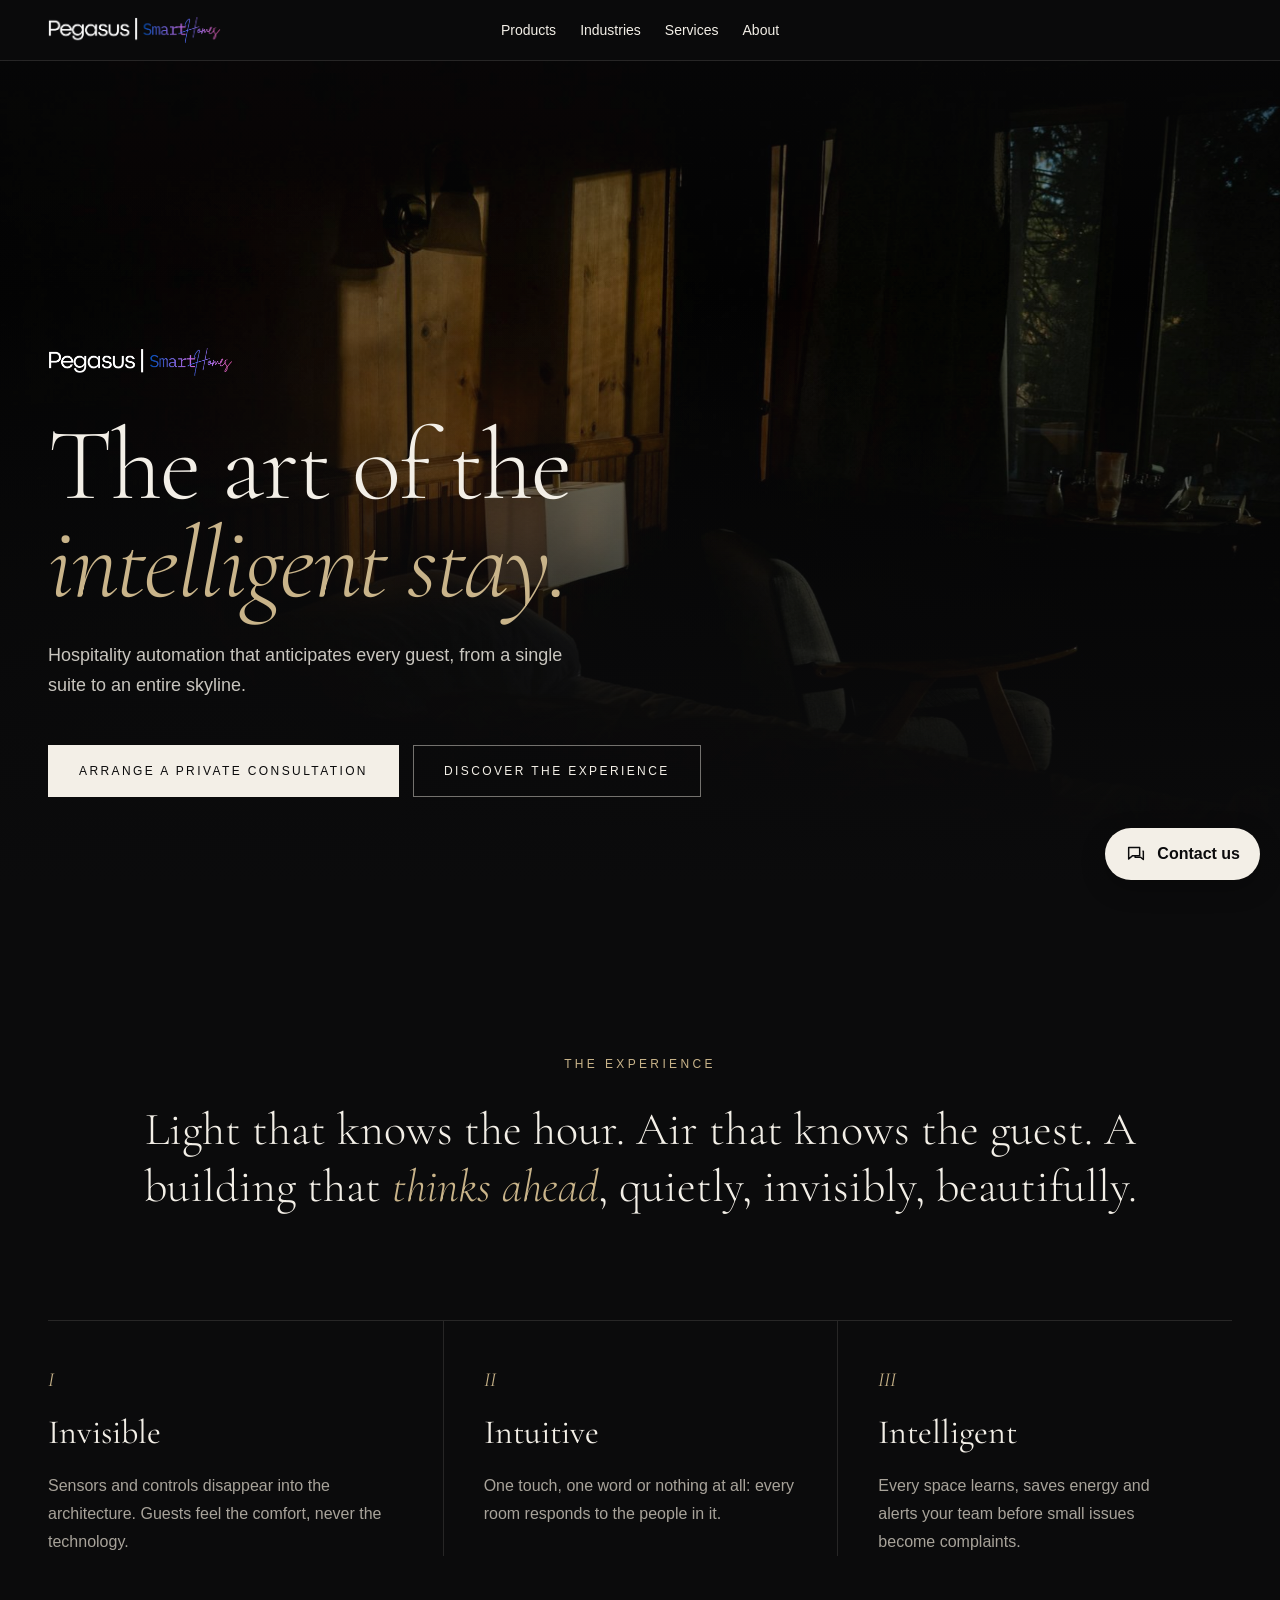
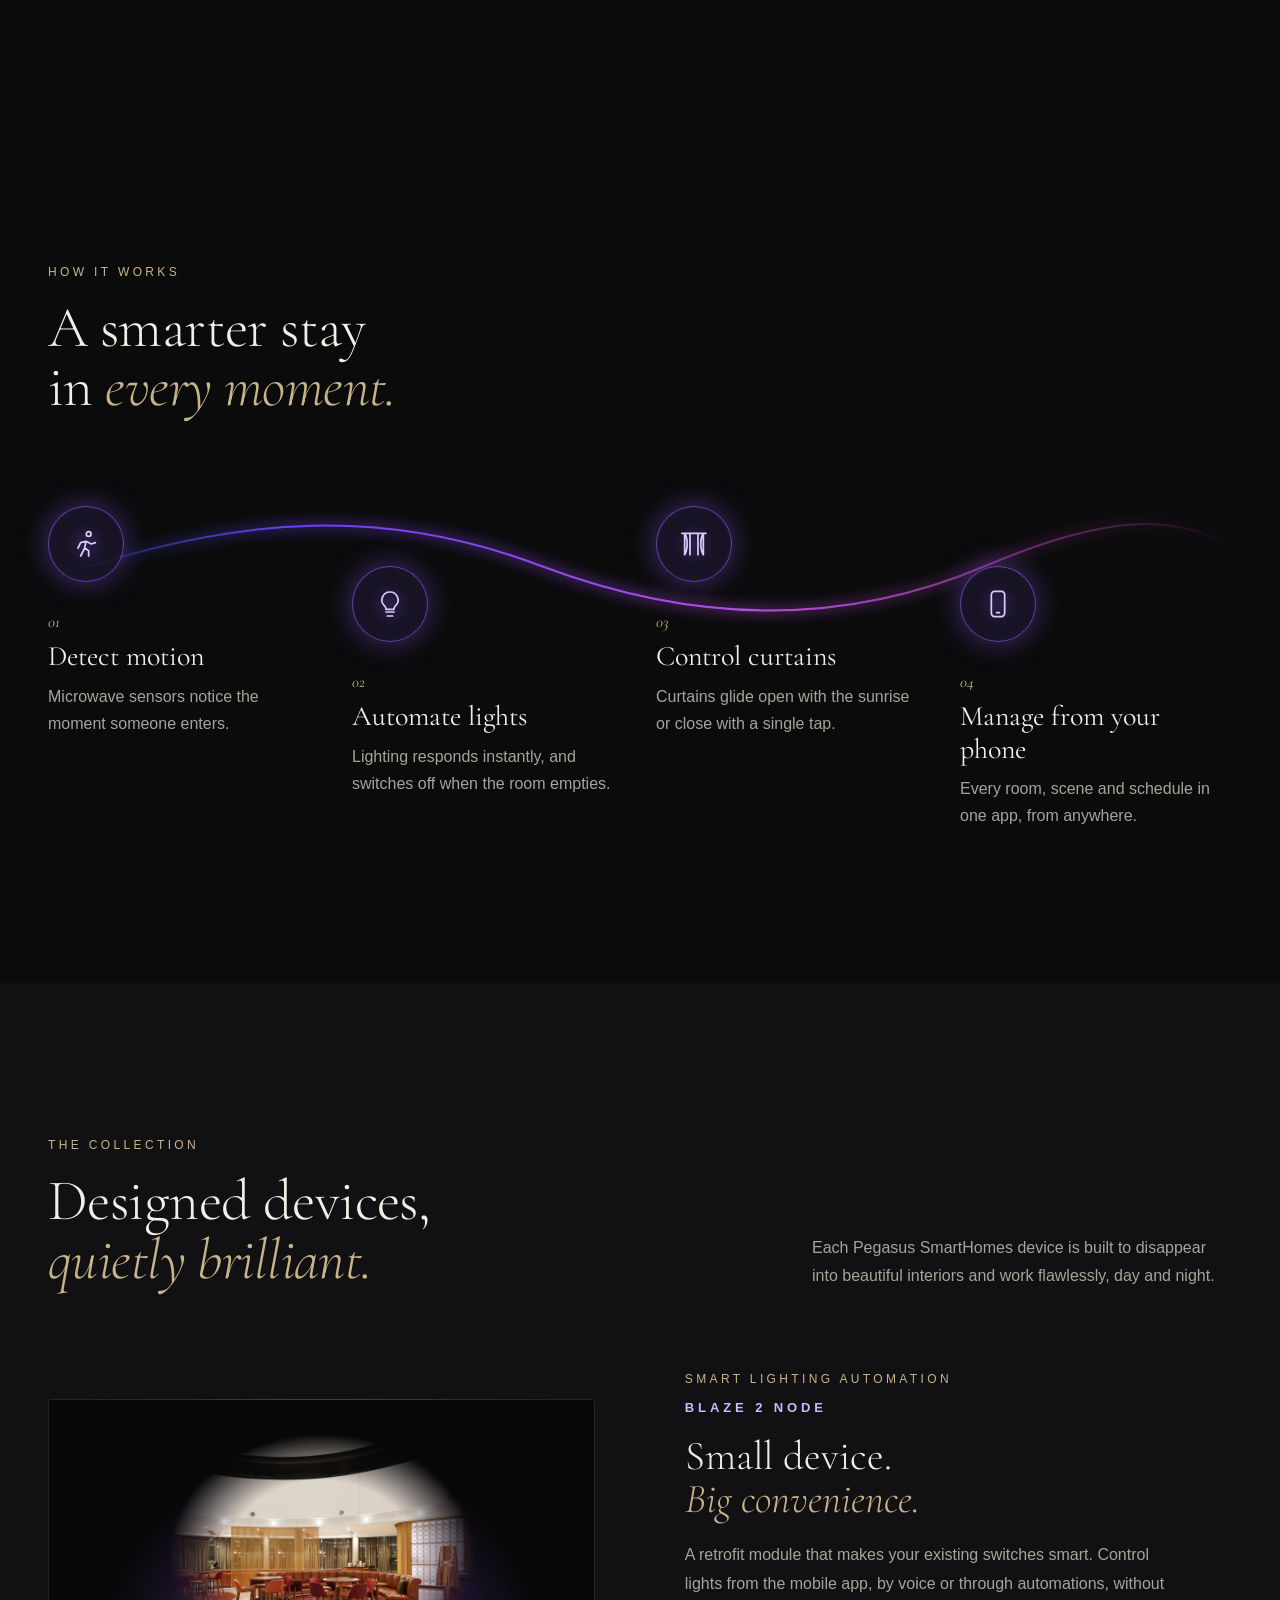
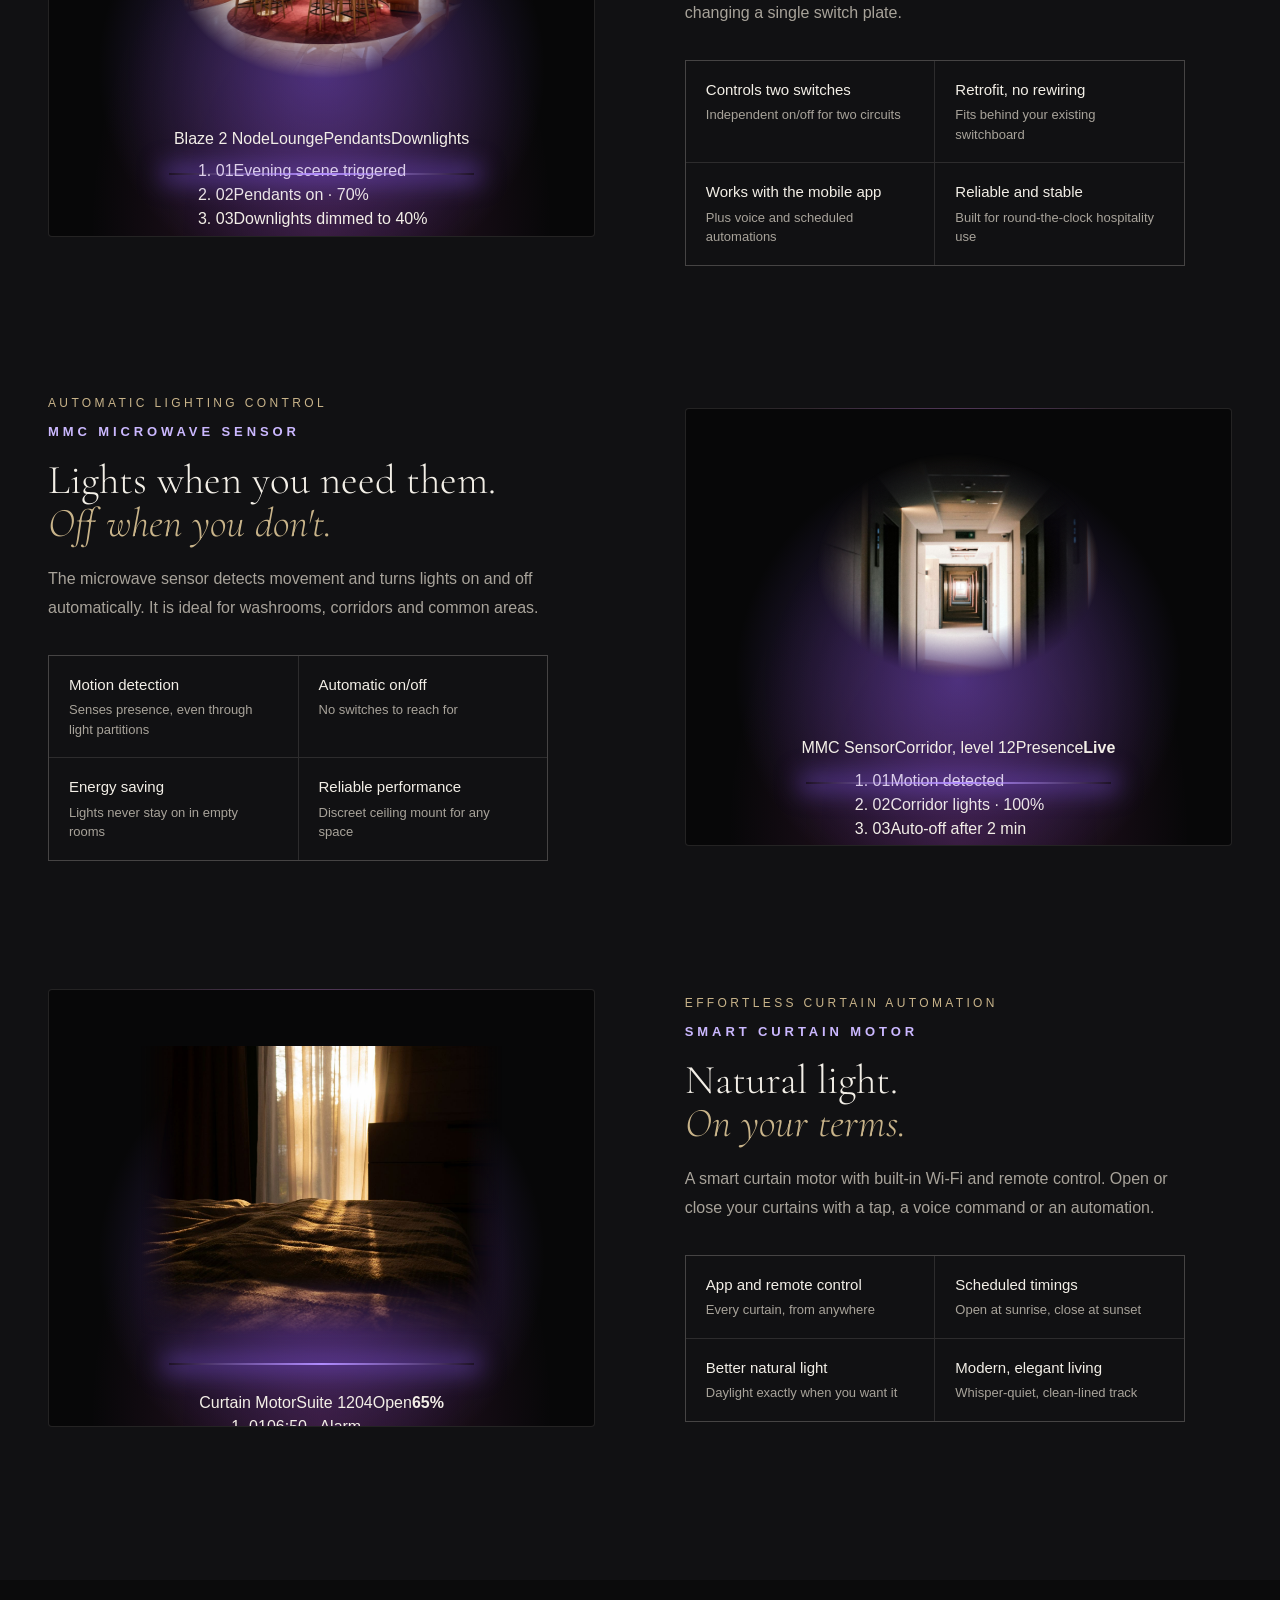
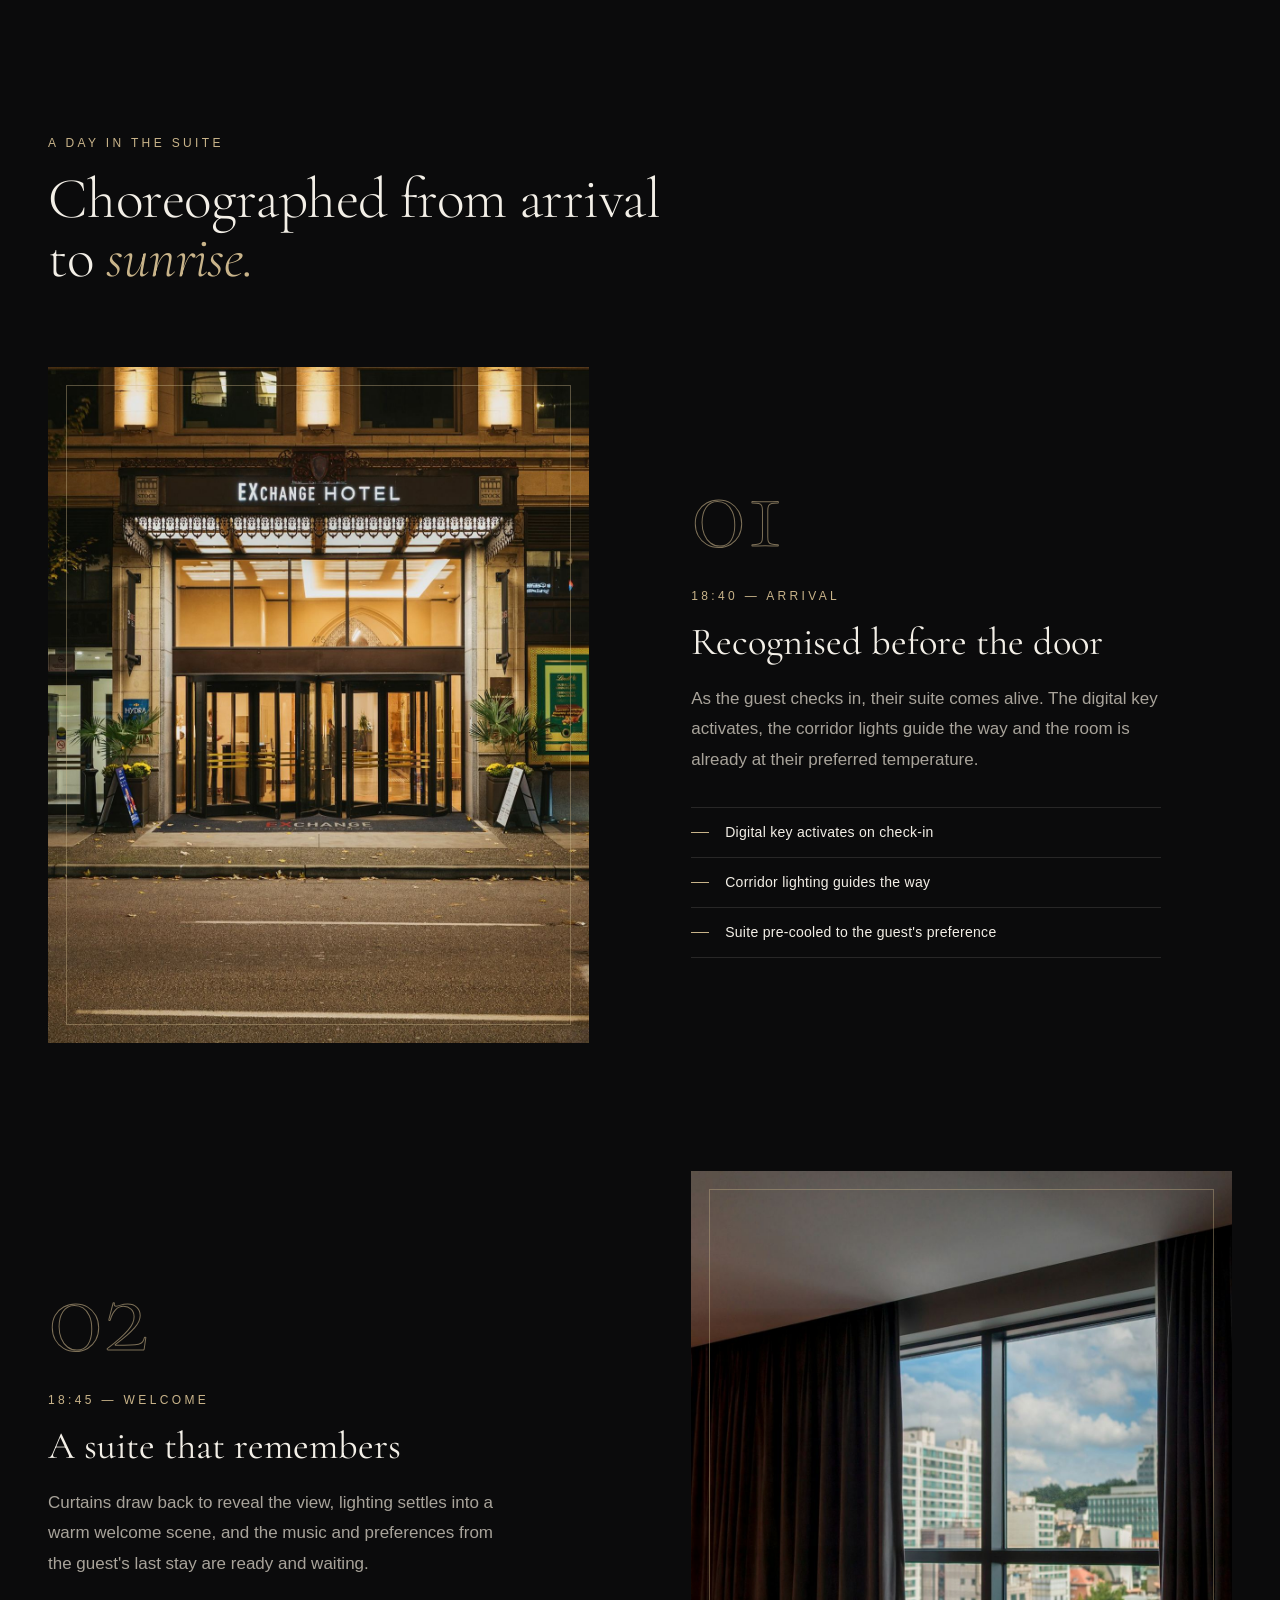
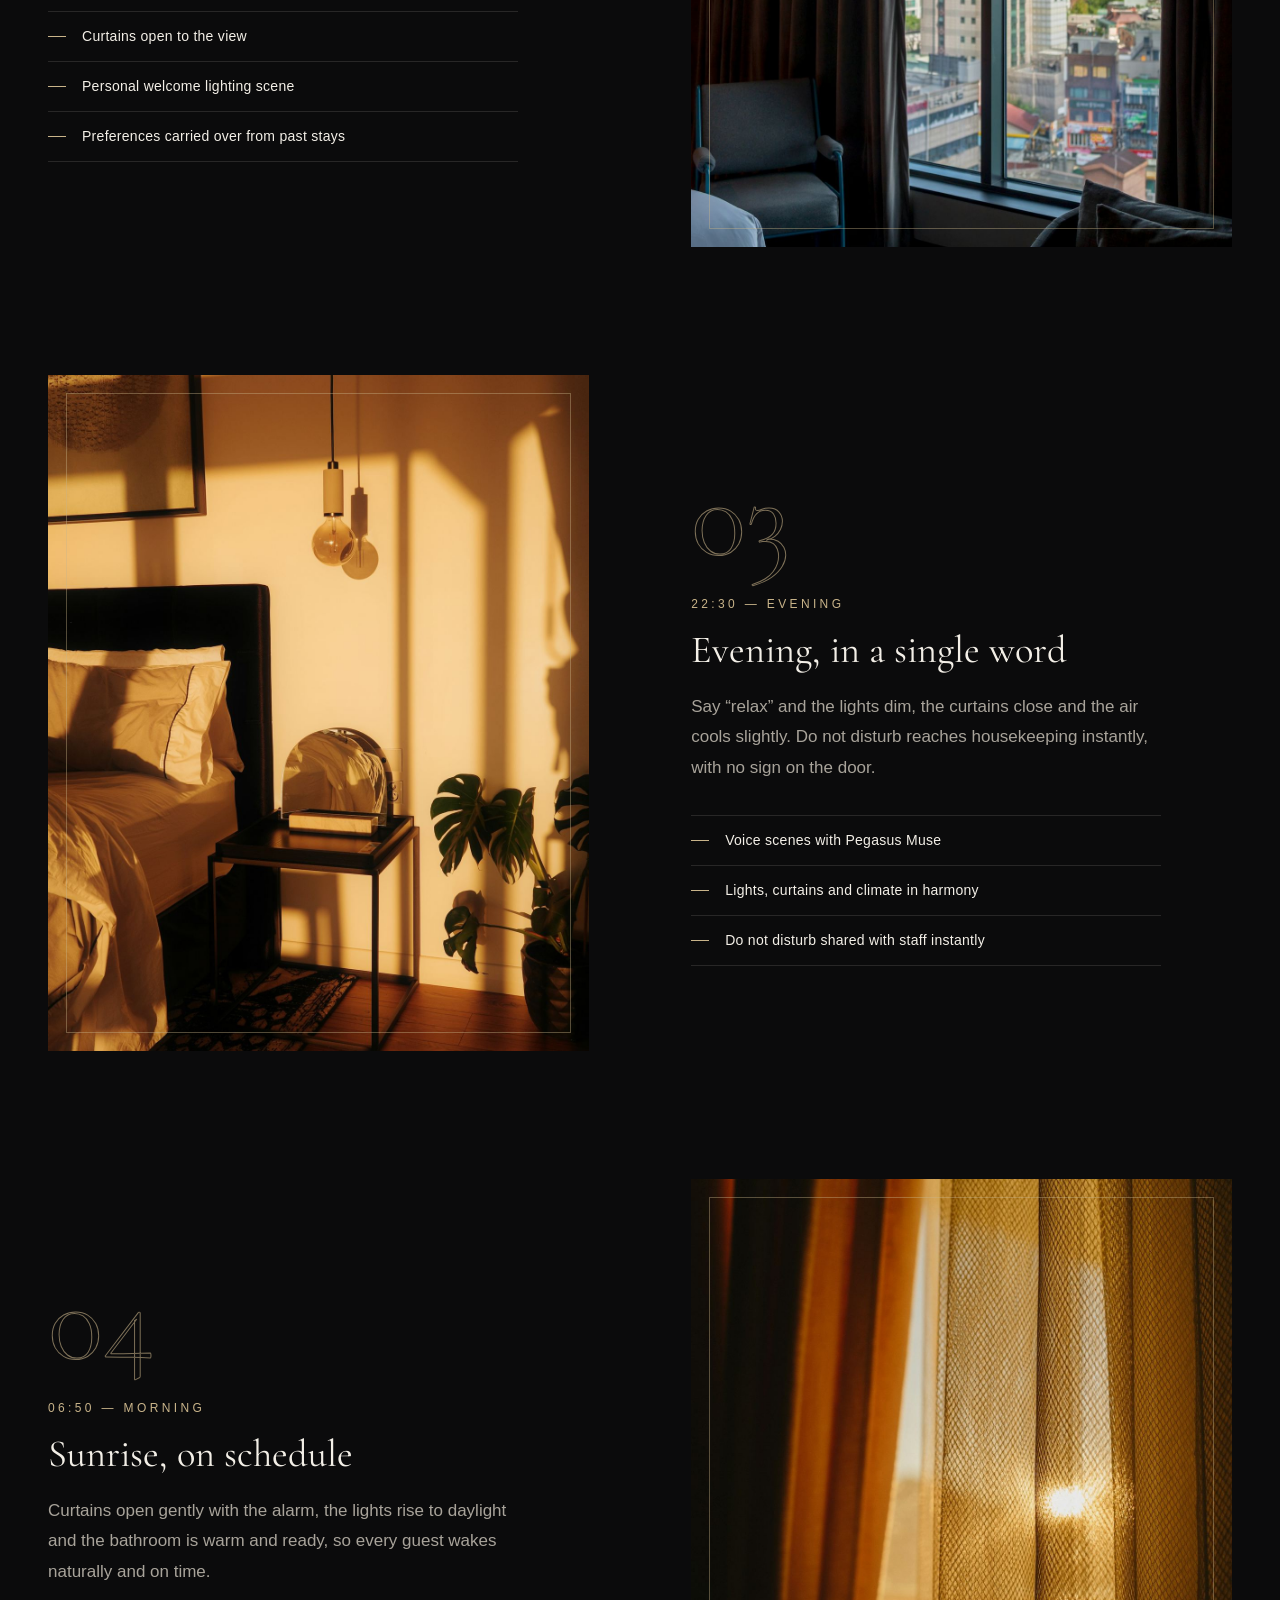
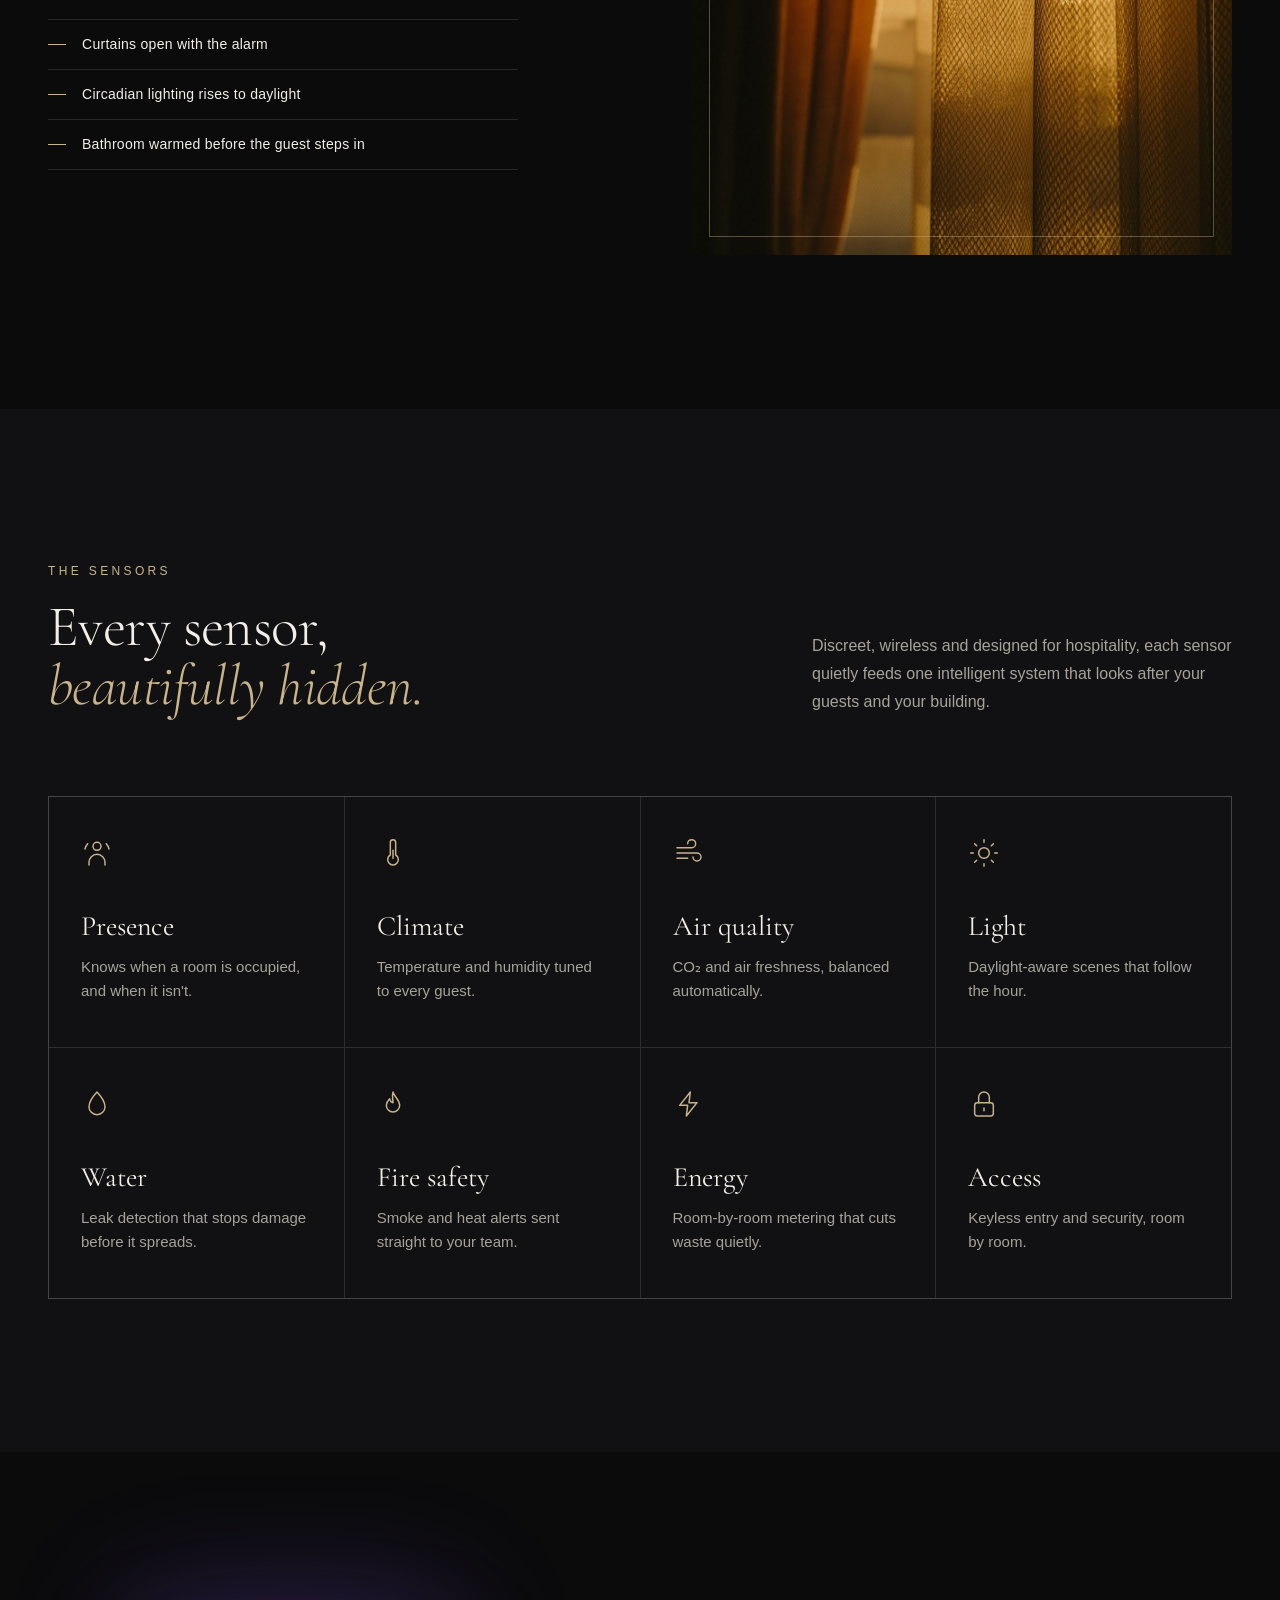
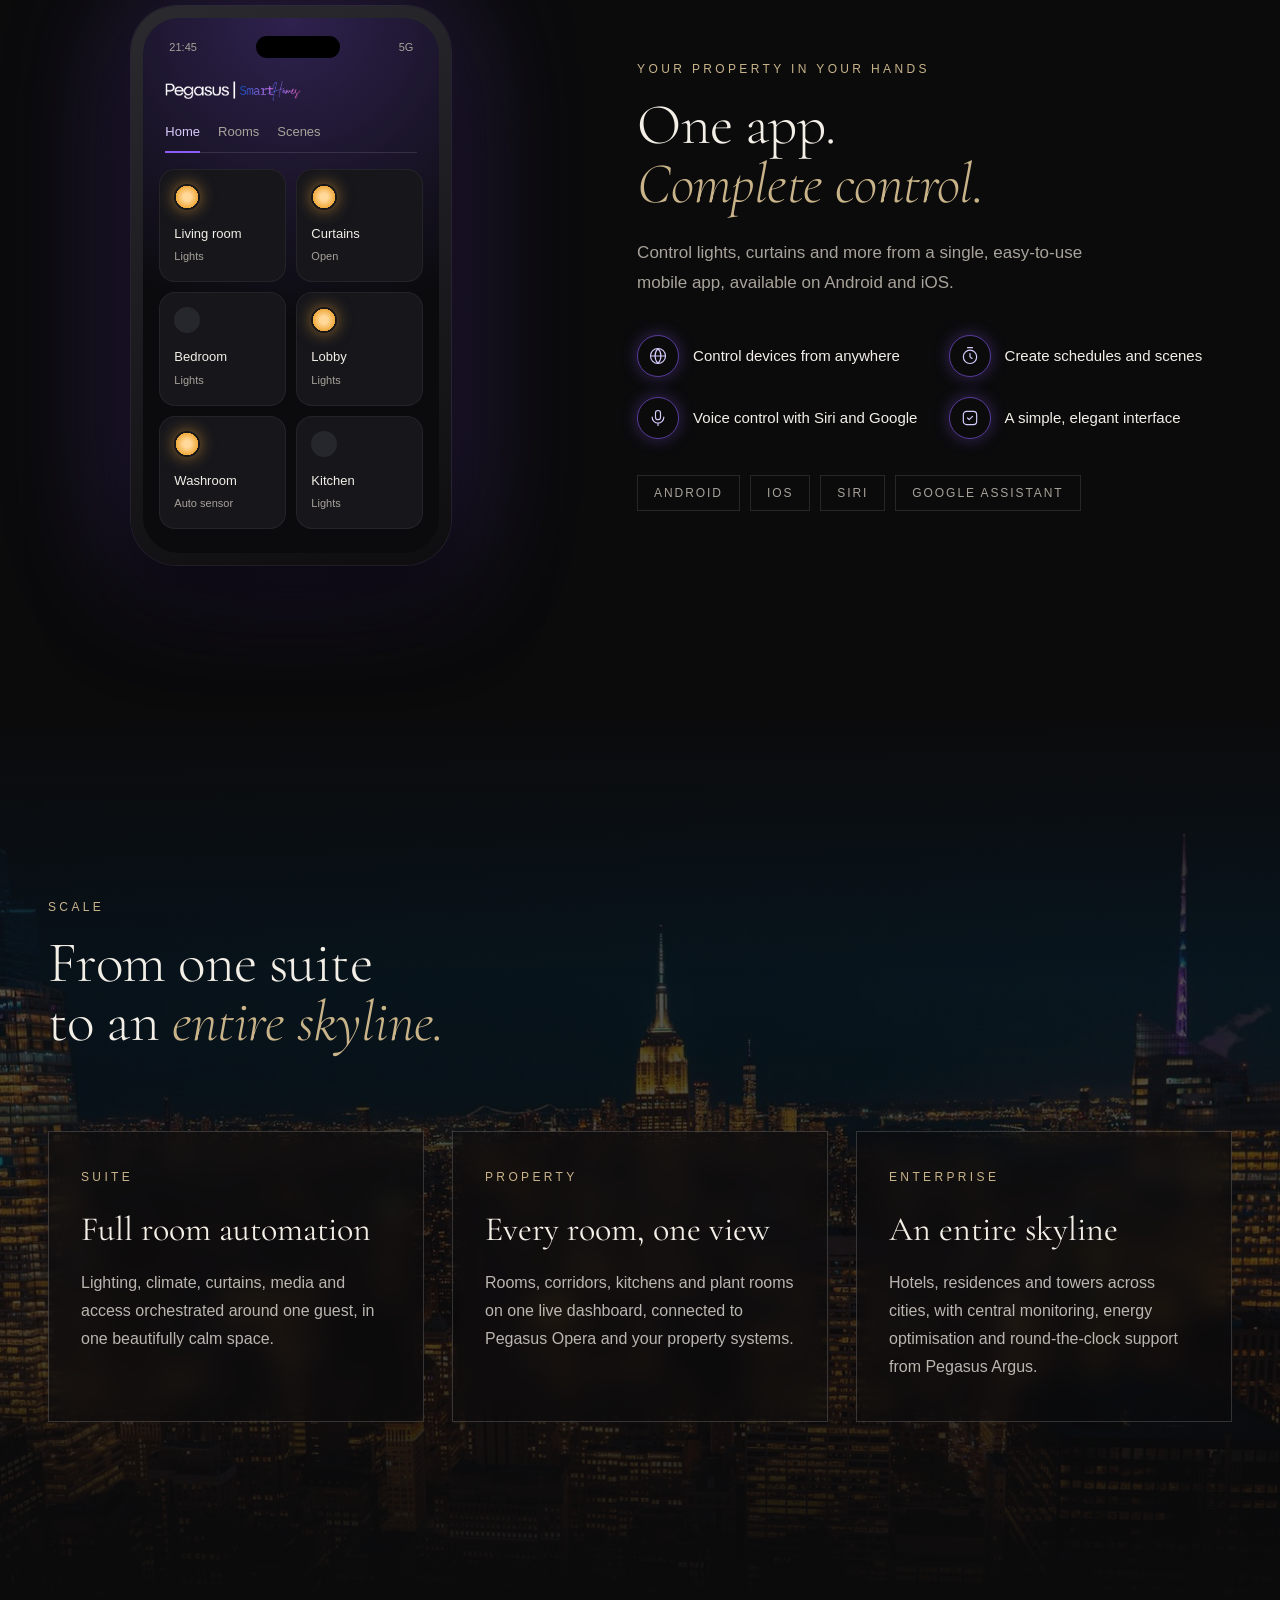
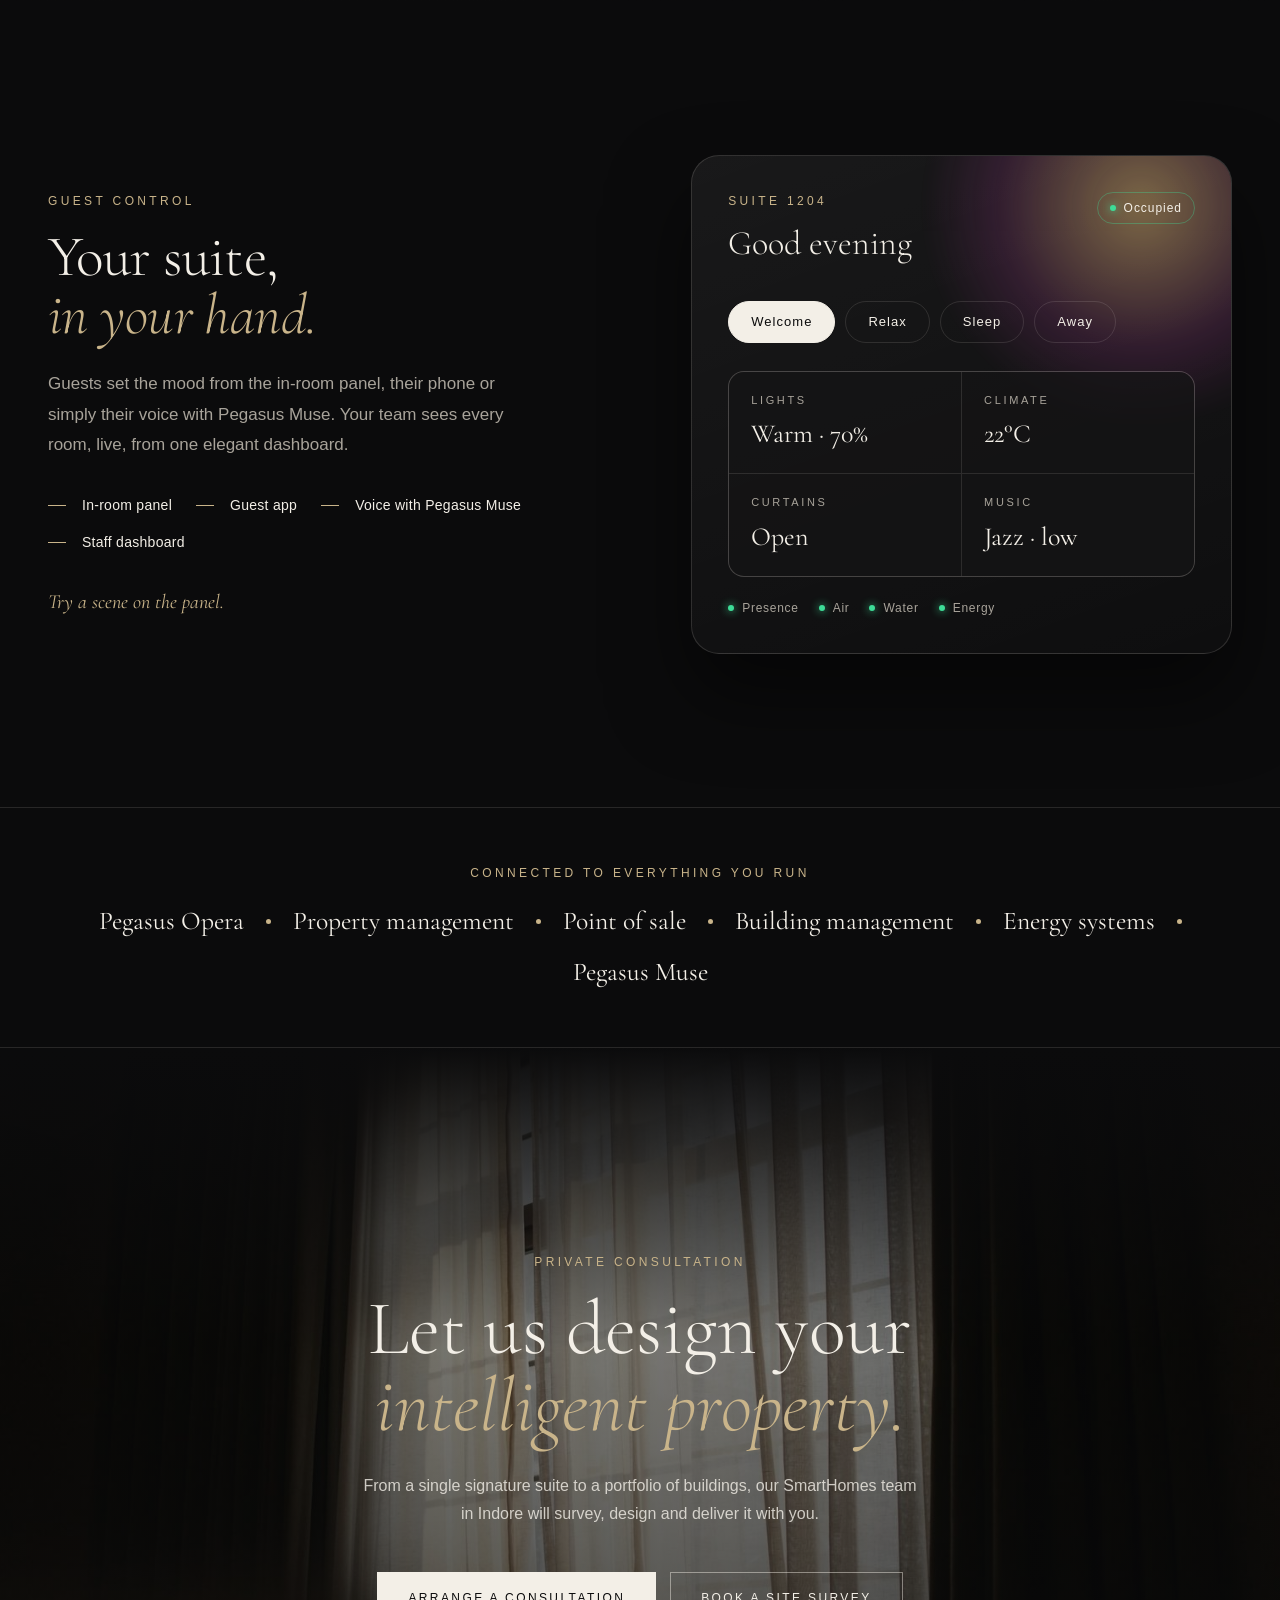
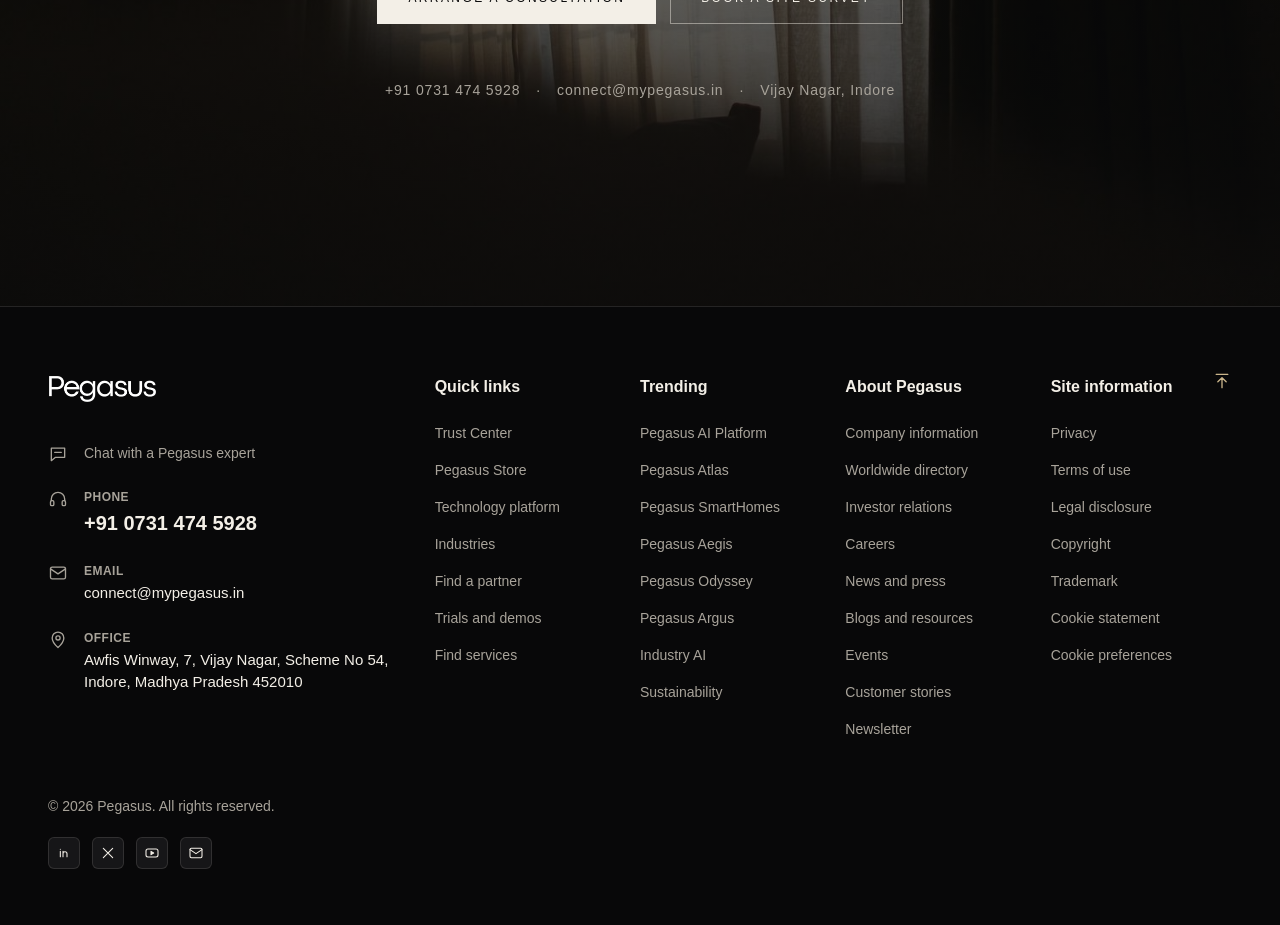
==== smarthomes.html @ 00d7c396 "First Commit" ====
<!DOCTYPE html>
<html lang="en">
<head>
  <meta charset="UTF-8">
  <meta name="viewport" content="width=device-width, initial-scale=1.0">
  <meta name="description" content="Pegasus SmartHomes: luxury hospitality automation, from full room automation to enterprise buildings.">
  <title>Pegasus SmartHomes</title>
  <link rel="icon" type="image/png" href="assets/favicon/favicon-96x96.png" sizes="96x96">
  <link rel="icon" type="image/svg+xml" href="assets/favicon/favicon.svg">
  <link rel="shortcut icon" href="assets/favicon/favicon.ico">
  <link rel="apple-touch-icon" sizes="180x180" href="assets/favicon/apple-touch-icon.png">
  <link rel="manifest" href="assets/favicon/site.webmanifest">
  <meta name="theme-color" content="#0b0b0c">
  <link rel="preconnect" href="https://fonts.googleapis.com">
  <link rel="preconnect" href="https://fonts.gstatic.com" crossorigin>
  <link rel="stylesheet" href="https://fonts.googleapis.com/css2?family=Cormorant+Garamond:ital,wght@0,300;0,400;0,500;1,300;1,400&display=swap">
  <link rel="stylesheet" href="css/styles.css">
  <link rel="stylesheet" href="css/smarthomes.css">
  <script src="js/main.js" defer></script>
</head>
<body id="top" class="theme-dark">
  <!-- ===== Navbar (ref: docs/navbar.png, docs/navbar_link_hover.png) ===== -->
  <header class="navbar">
    <div class="container navbar__inner">
      <a href="smarthomes.html" class="navbar__logo navbar__logo--smarthomes" aria-label="Pegasus SmartHomes home">
        <img src="assets/images/smarthomes-logo.png" alt="Pegasus SmartHomes" width="729" height="118">
      </a>

      <nav id="primary-nav" class="navbar__nav" aria-label="Primary">
        <ul class="navbar__links">
          <li class="nav-item">
            <button class="nav-link" aria-expanded="false" aria-controls="menu-products">Products</button>
            <div class="mega" id="menu-products">
              <div class="mega__inner">
                <div class="mega__col">
                  <a class="mega__heading" href="index.html#section-one">Industry ERP <svg class="mega__chevron" viewBox="0 0 16 16" aria-hidden="true"><path d="M6 3l5 5-5 5" fill="none" stroke="currentColor" stroke-width="1.5" stroke-linecap="round" stroke-linejoin="round"/></svg></a>
                  <ul class="mega__list">
                    <li><a href="construction.html">Pegasus Atlas &middot; Construction</a></li>
                    <li><a href="hospitality.html">Pegasus Opera &middot; Hospitality</a></li>
                    <li><a href="#">Pegasus Aegis &middot; Defence</a></li>
                  </ul>
                </div>
                <div class="mega__col">
                  <a class="mega__heading" href="index.html#section-two">AI Platform <svg class="mega__chevron" viewBox="0 0 16 16" aria-hidden="true"><path d="M6 3l5 5-5 5" fill="none" stroke="currentColor" stroke-width="1.5" stroke-linecap="round" stroke-linejoin="round"/></svg></a>
                  <p class="mega__label">Build</p>
                  <ul class="mega__list mega__list--indent">
                    <li><a href="#">Pegasus Daedalus Studio</a></li>
                    <li><a href="#">Pegasus Iris Integration</a></li>
                  </ul>
                  <p class="mega__label">Contextualise and reason</p>
                  <ul class="mega__list mega__list--indent">
                    <li><a href="#">Pegasus Gaia Data Cloud</a></li>
                    <li><a href="#">Pegasus Metis Knowledge Graph</a></li>
                    <li><a href="#">Pegasus Delphi AI Models</a></li>
                  </ul>
                  <p class="mega__label">Govern</p>
                  <ul class="mega__list mega__list--indent">
                    <li><a href="#">Pegasus Themis AI Governance</a></li>
                    <li><a href="#">Pegasus Kairos Transformation</a></li>
                  </ul>
                </div>
                <div class="mega__col">
                  <a class="mega__heading" href="index.html#section-five">AI assistant <svg class="mega__chevron" viewBox="0 0 16 16" aria-hidden="true"><path d="M6 3l5 5-5 5" fill="none" stroke="currentColor" stroke-width="1.5" stroke-linecap="round" stroke-linejoin="round"/></svg></a>
                  <ul class="mega__list">
                    <li><a href="#">Pegasus Muse</a></li>
                    <li><a href="#">Muse Workspace</a></li>
                  </ul>
                </div>
                <a class="mega__feature" href="smarthomes.html">
                  <img src="assets/images/smarthomes-logo.png" alt="Pegasus SmartHomes" width="729" height="118">
                  <span class="mega__feature-text">Hospitality automation with every sensor you need, from a single smart room to a whole enterprise building.</span>
                  <span class="mega__feature-link">Explore SmartHomes <svg viewBox="0 0 16 16" aria-hidden="true"><path d="M6 3l5 5-5 5" fill="none" stroke="currentColor" stroke-width="1.6" stroke-linecap="round" stroke-linejoin="round"/></svg></span>
                </a>
              </div>
            </div>
          </li>
          <li class="nav-item">
            <button class="nav-link" aria-expanded="false" aria-controls="menu-industries">Industries</button>
            <div class="mega" id="menu-industries">
              <div class="mega__inner">
                <div class="mega__col">
                  <a class="mega__heading" href="construction.html">Construction <svg class="mega__chevron" viewBox="0 0 16 16" aria-hidden="true"><path d="M6 3l5 5-5 5" fill="none" stroke="currentColor" stroke-width="1.5" stroke-linecap="round" stroke-linejoin="round"/></svg></a>
                  <ul class="mega__list">
                    <li><a href="#">Job costing</a></li>
                    <li><a href="#">Subcontractor management</a></li>
                    <li><a href="#">Site procurement</a></li>
                  </ul>
                </div>
                <div class="mega__col">
                  <a class="mega__heading" href="hospitality.html">Hospitality <svg class="mega__chevron" viewBox="0 0 16 16" aria-hidden="true"><path d="M6 3l5 5-5 5" fill="none" stroke="currentColor" stroke-width="1.5" stroke-linecap="round" stroke-linejoin="round"/></svg></a>
                  <ul class="mega__list">
                    <li><a href="#">Multi-property finance</a></li>
                    <li><a href="#">Purchasing and inventory</a></li>
                    <li><a href="#">Workforce scheduling</a></li>
                    <li><a href="smarthomes.html">Pegasus SmartHomes</a></li>
                  </ul>
                </div>
                <div class="mega__col">
                  <a class="mega__heading" href="index.html#section-one">Defence <svg class="mega__chevron" viewBox="0 0 16 16" aria-hidden="true"><path d="M6 3l5 5-5 5" fill="none" stroke="currentColor" stroke-width="1.5" stroke-linecap="round" stroke-linejoin="round"/></svg></a>
                  <ul class="mega__list">
                    <li><a href="#">Programme management</a></li>
                    <li><a href="#">Maintenance, repair and overhaul</a></li>
                    <li><a href="#">Secure supply chains</a></li>
                  </ul>
                </div>
              </div>
            </div>
          </li>
          <li class="nav-item">
            <button class="nav-link" aria-expanded="false" aria-controls="menu-services">Services</button>
            <div class="mega" id="menu-services">
              <div class="mega__inner">
                <div class="mega__col">
                  <a class="mega__heading" href="index.html#section-three">Pegasus Odyssey <svg class="mega__chevron" viewBox="0 0 16 16" aria-hidden="true"><path d="M6 3l5 5-5 5" fill="none" stroke="currentColor" stroke-width="1.5" stroke-linecap="round" stroke-linejoin="round"/></svg></a>
                  <ul class="mega__list">
                    <li><a href="#">Implementation</a></li>
                    <li><a href="#">Data migration</a></li>
                    <li><a href="#">Go-live support</a></li>
                  </ul>
                </div>
                <div class="mega__col">
                  <a class="mega__heading" href="index.html#section-three">Pegasus Argus <svg class="mega__chevron" viewBox="0 0 16 16" aria-hidden="true"><path d="M6 3l5 5-5 5" fill="none" stroke="currentColor" stroke-width="1.5" stroke-linecap="round" stroke-linejoin="round"/></svg></a>
                  <ul class="mega__list">
                    <li><a href="#">24/7 monitoring</a></li>
                    <li><a href="#">Updates and upgrades</a></li>
                    <li><a href="#">Expert support</a></li>
                  </ul>
                </div>
                <div class="mega__col">
                  <a class="mega__heading" href="index.html#section-three">Pegasus Athena <svg class="mega__chevron" viewBox="0 0 16 16" aria-hidden="true"><path d="M6 3l5 5-5 5" fill="none" stroke="currentColor" stroke-width="1.5" stroke-linecap="round" stroke-linejoin="round"/></svg></a>
                  <ul class="mega__list">
                    <li><a href="#">Learning paths</a></li>
                    <li><a href="#">Certifications</a></li>
                    <li><a href="#">Strategic advisory</a></li>
                  </ul>
                </div>
              </div>
            </div>
          </li>
          <li class="nav-item">
            <button class="nav-link" aria-expanded="false" aria-controls="menu-about">About</button>
            <div class="mega" id="menu-about">
              <div class="mega__inner">
                <div class="mega__col">
                  <span class="mega__heading">Company</span>
                  <ul class="mega__list">
                    <li><a href="#">About Pegasus</a></li>
                    <li><a href="#">Careers</a></li>
                    <li><a href="#">Newsroom</a></li>
                  </ul>
                </div>
                <div class="mega__col">
                  <span class="mega__heading">Get in touch</span>
                  <ul class="mega__list">
                    <li><a href="mailto:connect@mypegasus.in">connect@mypegasus.in</a></li>
                    <li><a href="tel:+917314745928">+91 0731 474 5928</a></li>
                    <li><a href="https://www.google.com/maps/search/?api=1&amp;query=Awfis+Winway+Vijay+Nagar+Scheme+No+54+Indore+452010" target="_blank" rel="noopener">Indore office</a></li>
                  </ul>
                </div>
              </div>
            </div>
          </li>
        </ul>
      </nav>

      <div class="navbar__actions">
        <button class="navbar__toggle" aria-label="Toggle menu" aria-expanded="false" aria-controls="primary-nav">
          <span></span><span></span><span></span>
        </button>
      </div>
    </div>
  </header>

  <main class="lx">
    <!-- ===== Hero ===== -->
    <section class="lx-hero">
      <!-- Photo: Bobby / Unsplash (unsplash.com/license) -->
      <img class="lx-hero__bg" src="assets/images/smarthomes/hero.jpg" alt="" width="2000" height="1125">
      <div class="container lx-hero__inner">
        <img class="lx-hero__logo" src="assets/images/smarthomes-logo.png" alt="Pegasus SmartHomes" width="729" height="118">
        <h1 class="lx-hero__title">The art of the<br><em>intelligent stay.</em></h1>
        <p class="lx-hero__text">Hospitality automation that anticipates every guest, from a single suite to an entire skyline.</p>
        <div class="lx-actions">
          <a href="mailto:connect@mypegasus.in?subject=Pegasus%20SmartHomes%20consultation" class="lx-btn lx-btn--solid">Arrange a private consultation</a>
          <a href="#the-experience" class="lx-btn">Discover the experience</a>
        </div>
      </div>
      <a href="#the-experience" class="lx-scroll" aria-label="Scroll to the experience"><span>Scroll</span><i></i></a>
    </section>

    <!-- ===== Manifesto ===== -->
    <section id="the-experience" class="lx-section lx-manifesto">
      <div class="container">
        <p class="lx-eyebrow lx-reveal">The experience</p>
        <p class="lx-statement lx-reveal">Light that knows the hour. Air that knows the guest. A building that <em>thinks ahead</em>, quietly, invisibly, beautifully.</p>
        <div class="lx-pillars">
          <div class="lx-pillar lx-reveal">
            <span class="lx-pillar__num">I</span>
            <h3>Invisible</h3>
            <p>Sensors and controls disappear into the architecture. Guests feel the comfort, never the technology.</p>
          </div>
          <div class="lx-pillar lx-reveal">
            <span class="lx-pillar__num">II</span>
            <h3>Intuitive</h3>
            <p>One touch, one word or nothing at all: every room responds to the people in it.</p>
          </div>
          <div class="lx-pillar lx-reveal">
            <span class="lx-pillar__num">III</span>
            <h3>Intelligent</h3>
            <p>Every space learns, saves energy and alerts your team before small issues become complaints.</p>
          </div>
        </div>
      </div>
    </section>

    <!-- ===== How it works ===== -->
    <section class="lx-section lx-how">
      <div class="container">
        <header class="lx-head lx-reveal">
          <p class="lx-eyebrow">How it works</p>
          <h2 class="lx-title">A smarter stay<br>in <em>every moment.</em></h2>
        </header>
        <div class="lx-how__track">
          <svg class="lx-wave" viewBox="0 0 1200 200" preserveAspectRatio="none" aria-hidden="true">
            <defs>
              <linearGradient id="lx-wave-grad" x1="0" x2="1">
                <stop offset="0" stop-color="#2f63f5" stop-opacity="0"/>
                <stop offset=".2" stop-color="#6a3ef2"/>
                <stop offset=".6" stop-color="#b44fe0"/>
                <stop offset="1" stop-color="#e24fc9" stop-opacity="0"/>
              </linearGradient>
            </defs>
            <path class="lx-wave__glow" d="M0 120 C 200 20, 350 20, 500 100 S 800 190, 950 100 S 1150 40, 1200 70"/>
            <path class="lx-wave__line" d="M0 120 C 200 20, 350 20, 500 100 S 800 190, 950 100 S 1150 40, 1200 70"/>
          </svg>
          <ol class="lx-steps">
          <li class="lx-step lx-reveal">
            <span class="lx-step__ring"><svg viewBox="0 0 24 24" aria-hidden="true"><circle cx="14" cy="4.5" r="1.8"/><path d="M8 21l3-6 3 2v4M11 15l1-5 4 2 3-1M12 10L8 11l-2 4"/></svg></span>
            <span class="lx-step__num">01</span>
            <h3>Detect motion</h3>
            <p>Microwave sensors notice the moment someone enters.</p>
          </li>
          <li class="lx-step lx-reveal">
            <span class="lx-step__ring"><svg viewBox="0 0 24 24" aria-hidden="true"><path d="M9 18h6M10 21h4M12 3a6 6 0 0 0-4 10.5c.7.7 1 1.5 1 2.5h6c0-1 .3-1.8 1-2.5A6 6 0 0 0 12 3z"/></svg></span>
            <span class="lx-step__num">02</span>
            <h3>Automate lights</h3>
            <p>Lighting responds instantly, and switches off when the room empties.</p>
          </li>
          <li class="lx-step lx-reveal">
            <span class="lx-step__ring"><svg viewBox="0 0 24 24" aria-hidden="true"><path d="M3 4h18M5 4v16M19 4v16M5 20c2.5-4 2.5-12 0-16M19 20c-2.5-4-2.5-12 0-16M9 4v16M15 4v16"/></svg></span>
            <span class="lx-step__num">03</span>
            <h3>Control curtains</h3>
            <p>Curtains glide open with the sunrise or close with a single tap.</p>
          </li>
          <li class="lx-step lx-reveal">
            <span class="lx-step__ring"><svg viewBox="0 0 24 24" aria-hidden="true"><rect x="7" y="2.5" width="10" height="19" rx="2.5"/><path d="M11 18.5h2"/></svg></span>
            <span class="lx-step__num">04</span>
            <h3>Manage from your phone</h3>
            <p>Every room, scene and schedule in one app, from anywhere.</p>
          </li>
          </ol>
        </div>
      </div>
    </section>

    <!-- ===== The collection (products) ===== -->
    <section class="lx-section lx-section--alt lx-collection">
      <div class="container">
        <header class="lx-head lx-head--split lx-reveal">
          <div>
            <p class="lx-eyebrow">The collection</p>
            <h2 class="lx-title">Designed devices,<br><em>quietly brilliant.</em></h2>
          </div>
          <p class="lx-head__text">Each Pegasus SmartHomes device is built to disappear into beautiful interiors and work flawlessly, day and night.</p>
        </header>
        <!-- Each stage shows the device's automation flow over a real interior -->
        <article class="lx-product lx-product--node">
          <div class="lx-product__stage lx-reveal" style="--px: 76%; --py: 40%">
            <!-- Photo: Neon Wang / Unsplash (unsplash.com/license) -->
            <img src="assets/images/smarthomes/flow-node.jpg" alt="Hotel lounge with warm pendant and ceiling lighting" width="1400" height="1120" loading="lazy">
            <span class="lx-ping" aria-hidden="true"><i></i><i></i><i></i></span>
            <div class="lx-device" aria-hidden="true"><span class="lx-device__name"><i></i>Blaze 2 Node</span><span class="lx-device__room">Lounge</span><span class="lx-device__row">Pendants<b class="lx-toggle is-on"></b></span><span class="lx-device__row">Downlights<b class="lx-toggle is-on"></b></span></div>
            <ol class="lx-flow" aria-label="Blaze 2 Node automation flow"><li style="--i: 0"><span>01</span>Evening scene triggered</li><li style="--i: 1"><span>02</span>Pendants on &middot; 70%</li><li style="--i: 2"><span>03</span>Downlights dimmed to 40%</li></ol>
          </div>
          <div class="lx-product__text lx-reveal">
            <p class="lx-eyebrow">Smart lighting automation</p>
            <p class="lx-product__name">Blaze 2 Node</p>
            <h3 class="lx-product__title">Small device.<br><em>Big convenience.</em></h3>
            <p class="lx-product__body">A retrofit module that makes your existing switches smart. Control lights from the mobile app, by voice or through automations, without changing a single switch plate.</p>
            <ul class="lx-product__feats"><li><strong>Controls two switches</strong><span>Independent on/off for two circuits</span></li><li><strong>Retrofit, no rewiring</strong><span>Fits behind your existing switchboard</span></li><li><strong>Works with the mobile app</strong><span>Plus voice and scheduled automations</span></li><li><strong>Reliable and stable</strong><span>Built for round-the-clock hospitality use</span></li></ul>
          </div>
        </article>
        <article class="lx-product lx-product--sensor lx-product--flip">
          <div class="lx-product__stage lx-reveal" style="--px: 53.4%; --py: 20.3%">
            <!-- Photo: Vitalii Khodzinskyi / Unsplash (unsplash.com/license) -->
            <img src="assets/images/smarthomes/flow-sensor.jpg" alt="Hotel corridor with a ceiling-mounted motion sensor" width="1400" height="1120" loading="lazy">
            <span class="lx-ping" aria-hidden="true"><i></i><i></i><i></i></span>
            <div class="lx-device" aria-hidden="true"><span class="lx-device__name"><i></i>MMC Sensor</span><span class="lx-device__room">Corridor, level 12</span><span class="lx-device__row">Presence<b class="lx-device__live">Live</b></span></div>
            <ol class="lx-flow" aria-label="MMC Microwave Sensor automation flow"><li style="--i: 0"><span>01</span>Motion detected</li><li style="--i: 1"><span>02</span>Corridor lights &middot; 100%</li><li style="--i: 2"><span>03</span>Auto-off after 2 min</li></ol>
          </div>
          <div class="lx-product__text lx-reveal">
            <p class="lx-eyebrow">Automatic lighting control</p>
            <p class="lx-product__name">MMC Microwave Sensor</p>
            <h3 class="lx-product__title">Lights when you need them.<br><em>Off when you don't.</em></h3>
            <p class="lx-product__body">The microwave sensor detects movement and turns lights on and off automatically. It is ideal for washrooms, corridors and common areas.</p>
            <ul class="lx-product__feats"><li><strong>Motion detection</strong><span>Senses presence, even through light partitions</span></li><li><strong>Automatic on/off</strong><span>No switches to reach for</span></li><li><strong>Energy saving</strong><span>Lights never stay on in empty rooms</span></li><li><strong>Reliable performance</strong><span>Discreet ceiling mount for any space</span></li></ul>
          </div>
        </article>
        <article class="lx-product lx-product--curtain">
          <div class="lx-product__stage lx-reveal" style="--px: 47%; --py: 25%">
            <!-- Photo: Anton Sobotyak / Unsplash (unsplash.com/license) -->
            <img src="assets/images/smarthomes/flow-curtain.jpg" alt="Morning sunlight through sheer curtains onto a bed" width="1400" height="1120" loading="lazy">
            <span class="lx-ping" aria-hidden="true"><i></i><i></i><i></i></span>
            <div class="lx-device" aria-hidden="true"><span class="lx-device__name"><i></i>Curtain Motor</span><span class="lx-device__room">Suite 1204</span><span class="lx-device__row">Open<b class="lx-device__pct">65%</b></span><span class="lx-device__bar"><i></i></span></div>
            <ol class="lx-flow" aria-label="Smart Curtain Motor automation flow"><li style="--i: 0"><span>01</span>06:50 &middot; Alarm</li><li style="--i: 1"><span>02</span>Curtains opening</li><li style="--i: 2"><span>03</span>Daylight scene on</li></ol>
          </div>
          <div class="lx-product__text lx-reveal">
            <p class="lx-eyebrow">Effortless curtain automation</p>
            <p class="lx-product__name">Smart Curtain Motor</p>
            <h3 class="lx-product__title">Natural light.<br><em>On your terms.</em></h3>
            <p class="lx-product__body">A smart curtain motor with built-in Wi-Fi and remote control. Open or close your curtains with a tap, a voice command or an automation.</p>
            <ul class="lx-product__feats"><li><strong>App and remote control</strong><span>Every curtain, from anywhere</span></li><li><strong>Scheduled timings</strong><span>Open at sunrise, close at sunset</span></li><li><strong>Better natural light</strong><span>Daylight exactly when you want it</span></li><li><strong>Modern, elegant living</strong><span>Whisper-quiet, clean-lined track</span></li></ul>
          </div>
        </article>
      </div>
    </section>

    <!-- ===== A day in the suite ===== -->
    <section class="lx-section">
      <div class="container">
        <header class="lx-head lx-reveal">
          <p class="lx-eyebrow">A day in the suite</p>
          <h2 class="lx-title">Choreographed from arrival<br>to <em>sunrise.</em></h2>
        </header>
        <!-- Photos (Unsplash): arrival @albert-stoynov, welcome @sung-jin-cho, evening @archee-lal, morning @fujiphilm -->
        <article class="lx-moment">
          <figure class="lx-moment__media lx-reveal">
            <img src="assets/images/smarthomes/arrival.jpg" alt="Elegant hotel entrance glowing at night" width="1200" height="1500" loading="lazy">
          </figure>
          <div class="lx-moment__text lx-reveal">
            <span class="lx-moment__num">01</span>
            <p class="lx-eyebrow">18:40 <span aria-hidden="true">&mdash;</span> Arrival</p>
            <h3 class="lx-moment__title">Recognised before the door</h3>
            <p class="lx-moment__body">As the guest checks in, their suite comes alive. The digital key activates, the corridor lights guide the way and the room is already at their preferred temperature.</p>
            <ul class="lx-specs"><li>Digital key activates on check-in</li><li>Corridor lighting guides the way</li><li>Suite pre-cooled to the guest's preference</li></ul>
          </div>
        </article>
        <article class="lx-moment lx-moment--flip">
          <figure class="lx-moment__media lx-reveal">
            <img src="assets/images/smarthomes/welcome.jpg" alt="Hotel suite with a warm lamp and a city view through tall windows" width="1200" height="1500" loading="lazy">
          </figure>
          <div class="lx-moment__text lx-reveal">
            <span class="lx-moment__num">02</span>
            <p class="lx-eyebrow">18:45 <span aria-hidden="true">&mdash;</span> Welcome</p>
            <h3 class="lx-moment__title">A suite that remembers</h3>
            <p class="lx-moment__body">Curtains draw back to reveal the view, lighting settles into a warm welcome scene, and the music and preferences from the guest's last stay are ready and waiting.</p>
            <ul class="lx-specs"><li>Curtains open to the view</li><li>Personal welcome lighting scene</li><li>Preferences carried over from past stays</li></ul>
          </div>
        </article>
        <article class="lx-moment">
          <figure class="lx-moment__media lx-reveal">
            <img src="assets/images/smarthomes/evening.jpg" alt="Bedroom bathed in warm evening light" width="1200" height="1500" loading="lazy">
          </figure>
          <div class="lx-moment__text lx-reveal">
            <span class="lx-moment__num">03</span>
            <p class="lx-eyebrow">22:30 <span aria-hidden="true">&mdash;</span> Evening</p>
            <h3 class="lx-moment__title">Evening, in a single word</h3>
            <p class="lx-moment__body">Say “relax” and the lights dim, the curtains close and the air cools slightly. Do not disturb reaches housekeeping instantly, with no sign on the door.</p>
            <ul class="lx-specs"><li>Voice scenes with Pegasus Muse</li><li>Lights, curtains and climate in harmony</li><li>Do not disturb shared with staff instantly</li></ul>
          </div>
        </article>
        <article class="lx-moment lx-moment--flip">
          <figure class="lx-moment__media lx-reveal">
            <img src="assets/images/smarthomes/morning.jpg" alt="Morning sunlight glowing through sheer curtains" width="1200" height="1500" loading="lazy">
          </figure>
          <div class="lx-moment__text lx-reveal">
            <span class="lx-moment__num">04</span>
            <p class="lx-eyebrow">06:50 <span aria-hidden="true">&mdash;</span> Morning</p>
            <h3 class="lx-moment__title">Sunrise, on schedule</h3>
            <p class="lx-moment__body">Curtains open gently with the alarm, the lights rise to daylight and the bathroom is warm and ready, so every guest wakes naturally and on time.</p>
            <ul class="lx-specs"><li>Curtains open with the alarm</li><li>Circadian lighting rises to daylight</li><li>Bathroom warmed before the guest steps in</li></ul>
          </div>
        </article>
      </div>
    </section>

    <!-- ===== Sensors ===== -->
    <section class="lx-section lx-section--alt">
      <div class="container">
        <header class="lx-head lx-head--split lx-reveal">
          <div>
            <p class="lx-eyebrow">The sensors</p>
            <h2 class="lx-title">Every sensor,<br><em>beautifully hidden.</em></h2>
          </div>
          <p class="lx-head__text">Discreet, wireless and designed for hospitality, each sensor quietly feeds one intelligent system that looks after your guests and your building.</p>
        </header>
        <div class="lx-sensors">
          <div class="lx-sensor lx-reveal">
            <svg viewBox="0 0 24 24" aria-hidden="true"><circle cx="12" cy="7" r="3"/><path d="M6 21v-2a6 6 0 0 1 12 0v2M3 9a9 9 0 0 1 2-4M21 9a9 9 0 0 0-2-4"/></svg>
            <h3>Presence</h3>
            <p>Knows when a room is occupied, and when it isn't.</p>
          </div>
          <div class="lx-sensor lx-reveal">
            <svg viewBox="0 0 24 24" aria-hidden="true"><path d="M10 4a2 2 0 0 1 4 0v9.5a4 4 0 1 1-4 0z"/><path d="M12 10v6"/></svg>
            <h3>Climate</h3>
            <p>Temperature and humidity tuned to every guest.</p>
          </div>
          <div class="lx-sensor lx-reveal">
            <svg viewBox="0 0 24 24" aria-hidden="true"><path d="M3 8h11a3 3 0 1 0-3-3M3 12h15a3 3 0 1 1-3 3M3 16h8"/></svg>
            <h3>Air quality</h3>
            <p>CO₂ and air freshness, balanced automatically.</p>
          </div>
          <div class="lx-sensor lx-reveal">
            <svg viewBox="0 0 24 24" aria-hidden="true"><circle cx="12" cy="12" r="4"/><path d="M12 2v2M12 20v2M4 12H2M22 12h-2M5 5l1.5 1.5M17.5 17.5L19 19M5 19l1.5-1.5M17.5 6.5L19 5"/></svg>
            <h3>Light</h3>
            <p>Daylight-aware scenes that follow the hour.</p>
          </div>
          <div class="lx-sensor lx-reveal">
            <svg viewBox="0 0 24 24" aria-hidden="true"><path d="M12 3s6 6.5 6 11a6 6 0 0 1-12 0c0-4.5 6-11 6-11z"/></svg>
            <h3>Water</h3>
            <p>Leak detection that stops damage before it spreads.</p>
          </div>
          <div class="lx-sensor lx-reveal">
            <svg viewBox="0 0 24 24" aria-hidden="true"><path d="M12 3c1 4 5 5.5 5 10a5 5 0 0 1-10 0c0-2.5 1.5-4 2.5-5 .5 2 1.5 3 2.5 3 0-3-1-5 0-8z"/></svg>
            <h3>Fire safety</h3>
            <p>Smoke and heat alerts sent straight to your team.</p>
          </div>
          <div class="lx-sensor lx-reveal">
            <svg viewBox="0 0 24 24" aria-hidden="true"><path d="M13 3L5 13h6l-1 8 8-10h-6z"/></svg>
            <h3>Energy</h3>
            <p>Room-by-room metering that cuts waste quietly.</p>
          </div>
          <div class="lx-sensor lx-reveal">
            <svg viewBox="0 0 24 24" aria-hidden="true"><rect x="5" y="11" width="14" height="10" rx="2"/><path d="M8 11V7a4 4 0 0 1 8 0v4M12 15v2"/></svg>
            <h3>Access</h3>
            <p>Keyless entry and security, room by room.</p>
          </div>
        </div>
      </div>
    </section>

    <!-- ===== One app ===== -->
    <section class="lx-section lx-appsec">
      <div class="container lx-app">
        <div class="lx-app__phone lx-reveal" aria-hidden="true">
          <div class="lx-app__screen">
            <div class="lx-app__bar"><span>21:45</span><span class="lx-app__notch"></span><span>5G</span></div>
            <img class="lx-app__logo" src="assets/images/smarthomes-logo.png" alt="" width="729" height="118">
            <div class="lx-app__tabs"><span class="is-active">Home</span><span>Rooms</span><span>Scenes</span></div>
            <div class="lx-app__grid"><div class="lx-app__tile is-on"><i></i><strong>Living room</strong><span>Lights</span></div><div class="lx-app__tile is-on"><i></i><strong>Curtains</strong><span>Open</span></div><div class="lx-app__tile"><i></i><strong>Bedroom</strong><span>Lights</span></div><div class="lx-app__tile is-on"><i></i><strong>Lobby</strong><span>Lights</span></div><div class="lx-app__tile is-on"><i></i><strong>Washroom</strong><span>Auto sensor</span></div><div class="lx-app__tile"><i></i><strong>Kitchen</strong><span>Lights</span></div></div>
          </div>
        </div>
        <div class="lx-app__text lx-reveal">
          <p class="lx-eyebrow">Your property in your hands</p>
          <h2 class="lx-title">One app.<br><em>Complete control.</em></h2>
          <p class="lx-control__body">Control lights, curtains and more from a single, easy-to-use mobile app, available on Android and iOS.</p>
          <ul class="lx-app__feats">
            <li><svg viewBox="0 0 24 24" aria-hidden="true"><circle cx="12" cy="12" r="9"/><path d="M3 12h18M12 3c2.5 2.5 3.5 5.5 3.5 9S14.5 18.5 12 21c-2.5-2.5-3.5-5.5-3.5-9S9.5 5.5 12 3z"/></svg><span>Control devices from anywhere</span></li>
            <li><svg viewBox="0 0 24 24" aria-hidden="true"><circle cx="12" cy="13" r="8"/><path d="M12 9v4l2.5 2M9 2h6"/></svg><span>Create schedules and scenes</span></li>
            <li><svg viewBox="0 0 24 24" aria-hidden="true"><rect x="9" y="3" width="6" height="11" rx="3"/><path d="M5 11a7 7 0 0 0 14 0M12 18v3"/></svg><span>Voice control with Siri and Google</span></li>
            <li><svg viewBox="0 0 24 24" aria-hidden="true"><rect x="4" y="4" width="16" height="16" rx="4"/><path d="M9 12l2 2 4-4"/></svg><span>A simple, elegant interface</span></li>
          </ul>
          <p class="lx-app__stores"><span>Android</span><span>iOS</span><span>Siri</span><span>Google Assistant</span></p>
        </div>
      </div>
    </section>

    <!-- ===== Scale ===== -->
    <section class="lx-scale">
      <!-- Photo: Petar Avramoski / Unsplash (unsplash.com/license) -->
      <img class="lx-scale__bg" src="assets/images/sectors/construction.jpg" alt="" width="1600" height="900" loading="lazy">
      <div class="container lx-scale__inner">
        <header class="lx-head lx-reveal">
          <p class="lx-eyebrow">Scale</p>
          <h2 class="lx-title">From one suite<br>to an <em>entire skyline.</em></h2>
        </header>
        <div class="lx-tiers">
          <div class="lx-tier lx-reveal">
            <p class="lx-eyebrow">Suite</p>
            <h3>Full room automation</h3>
            <p>Lighting, climate, curtains, media and access orchestrated around one guest, in one beautifully calm space.</p>
          </div>
          <div class="lx-tier lx-reveal">
            <p class="lx-eyebrow">Property</p>
            <h3>Every room, one view</h3>
            <p>Rooms, corridors, kitchens and plant rooms on one live dashboard, connected to Pegasus Opera and your property systems.</p>
          </div>
          <div class="lx-tier lx-reveal">
            <p class="lx-eyebrow">Enterprise</p>
            <h3>An entire skyline</h3>
            <p>Hotels, residences and towers across cities, with central monitoring, energy optimisation and round-the-clock support from Pegasus Argus.</p>
          </div>
        </div>
      </div>
    </section>

    <!-- ===== Scene controller (interactive) ===== -->
    <section class="lx-section">
      <div class="container lx-control">
        <div class="lx-control__text lx-reveal">
          <p class="lx-eyebrow">Guest control</p>
          <h2 class="lx-title">Your suite,<br><em>in your hand.</em></h2>
          <p class="lx-control__body">Guests set the mood from the in-room panel, their phone or simply their voice with Pegasus Muse. Your team sees every room, live, from one elegant dashboard.</p>
          <ul class="lx-specs lx-specs--inline"><li>In-room panel</li><li>Guest app</li><li>Voice with Pegasus Muse</li><li>Staff dashboard</li></ul>
          <p class="lx-hint">Try a scene on the panel.</p>
        </div>

        <div class="lx-panel lx-reveal" data-scene-panel style="--glow: 0.9">
          <div class="lx-panel__glow" aria-hidden="true"></div>
          <div class="lx-panel__head">
            <div>
              <p class="lx-eyebrow">Suite 1204</p>
              <p class="lx-panel__guest">Good evening</p>
            </div>
            <span class="lx-panel__status"><i></i>Occupied</span>
          </div>
          <div class="lx-panel__scenes" role="group" aria-label="Scenes"><button type="button" class="lx-scene is-active" data-scene="welcome" data-lights="Warm · 70%" data-climate="22°C" data-curtains="Open" data-music="Jazz · low" data-glow="0.9" aria-pressed="true">Welcome</button><button type="button" class="lx-scene" data-scene="relax" data-lights="Amber · 35%" data-climate="23°C" data-curtains="Half" data-music="Ambient" data-glow="0.55" aria-pressed="false">Relax</button><button type="button" class="lx-scene" data-scene="sleep" data-lights="Off" data-climate="20°C" data-curtains="Closed" data-music="Off" data-glow="0.12" aria-pressed="false">Sleep</button><button type="button" class="lx-scene" data-scene="away" data-lights="Off" data-climate="Eco · 26°C" data-curtains="Closed" data-music="Off" data-glow="0.0" aria-pressed="false">Away</button></div>
          <dl class="lx-panel__grid" aria-live="polite">
            <div><dt>Lights</dt><dd data-field="lights">Warm · 70%</dd></div>
            <div><dt>Climate</dt><dd data-field="climate">22°C</dd></div>
            <div><dt>Curtains</dt><dd data-field="curtains">Open</dd></div>
            <div><dt>Music</dt><dd data-field="music">Jazz · low</dd></div>
          </dl>
          <div class="lx-panel__sensors" aria-hidden="true">
            <span><i></i>Presence</span><span><i></i>Air</span><span><i></i>Water</span><span><i></i>Energy</span>
          </div>
        </div>
      </div>
    </section>

    <!-- ===== Connected ===== -->
    <section class="lx-connect">
      <div class="container">
        <p class="lx-eyebrow">Connected to everything you run</p>
        <p class="lx-connect__list"><span>Pegasus Opera</span><span class="lx-dot" aria-hidden="true"></span><span>Property management</span><span class="lx-dot" aria-hidden="true"></span><span>Point of sale</span><span class="lx-dot" aria-hidden="true"></span><span>Building management</span><span class="lx-dot" aria-hidden="true"></span><span>Energy systems</span><span class="lx-dot" aria-hidden="true"></span><span>Pegasus Muse</span></p>
      </div>
    </section>

    <!-- ===== Close ===== -->
    <section class="lx-close">
      <!-- Photo: mr_wdh / Unsplash (unsplash.com/license) -->
      <img class="lx-close__bg" src="assets/images/smarthomes/close.jpg" alt="" width="1800" height="1012" loading="lazy">
      <div class="container lx-close__inner lx-reveal">
        <p class="lx-eyebrow">Private consultation</p>
        <h2 class="lx-close__title">Let us design your<br><em>intelligent property.</em></h2>
        <p class="lx-close__text">From a single signature suite to a portfolio of buildings, our SmartHomes team in Indore will survey, design and deliver it with you.</p>
        <div class="lx-actions lx-actions--center">
          <a href="mailto:connect@mypegasus.in?subject=Pegasus%20SmartHomes%20consultation" class="lx-btn lx-btn--solid">Arrange a consultation</a>
          <a href="mailto:connect@mypegasus.in?subject=Pegasus%20SmartHomes%20site%20survey" class="lx-btn">Book a site survey</a>
        </div>
        <p class="lx-close__contact">
          <a href="tel:+917314745928">+91 0731 474 5928</a><span aria-hidden="true">&middot;</span><a href="mailto:connect@mypegasus.in">connect@mypegasus.in</a><span aria-hidden="true">&middot;</span><span>Vijay Nagar, Indore</span>
        </p>
      </div>
    </section>
  </main>

  <!-- ===== Footer (ref: docs/footer.png) ===== -->
  <footer class="footer">
    <div class="container footer__inner">
      <div class="footer__brand">
        <a href="index.html" class="footer__logo" aria-label="Pegasus home">
          <img src="assets/images/logo-white.png" alt="Pegasus" width="432" height="111">
        </a>

        <ul class="footer__contact">
          <li>
            <svg viewBox="0 0 24 24" aria-hidden="true"><path d="M4 5h16v11H9l-5 4z"/><path d="M8 10h8"/></svg>
            <a href="#">Chat with a Pegasus expert</a>
          </li>
          <li>
            <svg viewBox="0 0 24 24" aria-hidden="true"><path d="M4 14v-2a8 8 0 0 1 16 0v2"/><rect x="3" y="14" width="4" height="6" rx="1.5"/><rect x="17" y="14" width="4" height="6" rx="1.5"/></svg>
            <div>
              <span class="footer__label">Phone</span>
              <p class="footer__phone"><a href="tel:+917314745928">+91 0731 474 5928</a></p>
            </div>
          </li>
          <li>
            <svg viewBox="0 0 24 24" aria-hidden="true"><rect x="3" y="5" width="18" height="14" rx="2"/><path d="M3 7l9 6 9-6"/></svg>
            <div>
              <span class="footer__label">Email</span>
              <a href="mailto:connect@mypegasus.in" class="footer__value">connect@mypegasus.in</a>
            </div>
          </li>
          <li>
            <svg viewBox="0 0 24 24" aria-hidden="true"><path d="M12 21s-7-6.2-7-11.5a7 7 0 0 1 14 0C19 14.8 12 21 12 21z"/><circle cx="12" cy="9.5" r="2.5"/></svg>
            <div>
              <span class="footer__label">Office</span>
              <address class="footer__value">
                <a href="https://www.google.com/maps/search/?api=1&amp;query=Awfis+Winway+Vijay+Nagar+Scheme+No+54+Indore+452010" target="_blank" rel="noopener">
                  Awfis Winway, 7, Vijay Nagar, Scheme No 54,<br>Indore, Madhya Pradesh 452010
                </a>
              </address>
            </div>
          </li>
        </ul>
      </div>

        <nav class="footer__col" aria-label="Quick links">
          <h2 class="footer__heading">Quick links</h2>
          <ul>
            <li><a href="#">Trust Center</a></li>
            <li><a href="#">Pegasus Store</a></li>
            <li><a href="#">Technology platform</a></li>
            <li><a href="#">Industries</a></li>
            <li><a href="#">Find a partner</a></li>
            <li><a href="#">Trials and demos</a></li>
            <li><a href="#">Find services</a></li>
          </ul>
        </nav>
        <nav class="footer__col" aria-label="Trending">
          <h2 class="footer__heading">Trending</h2>
          <ul>
            <li><a href="#">Pegasus AI Platform</a></li>
            <li><a href="construction.html">Pegasus Atlas</a></li>
            <li><a href="smarthomes.html">Pegasus SmartHomes</a></li>
            <li><a href="#">Pegasus Aegis</a></li>
            <li><a href="#">Pegasus Odyssey</a></li>
            <li><a href="#">Pegasus Argus</a></li>
            <li><a href="#">Industry AI</a></li>
            <li><a href="#">Sustainability</a></li>
          </ul>
        </nav>
        <nav class="footer__col" aria-label="About Pegasus">
          <h2 class="footer__heading">About Pegasus</h2>
          <ul>
            <li><a href="#">Company information</a></li>
            <li><a href="#">Worldwide directory</a></li>
            <li><a href="#">Investor relations</a></li>
            <li><a href="#">Careers</a></li>
            <li><a href="#">News and press</a></li>
            <li><a href="#">Blogs and resources</a></li>
            <li><a href="#">Events</a></li>
            <li><a href="#">Customer stories</a></li>
            <li><a href="#">Newsletter</a></li>
          </ul>
        </nav>
        <nav class="footer__col" aria-label="Site information">
          <h2 class="footer__heading">Site information</h2>
          <ul>
            <li><a href="#">Privacy</a></li>
            <li><a href="#">Terms of use</a></li>
            <li><a href="#">Legal disclosure</a></li>
            <li><a href="#">Copyright</a></li>
            <li><a href="#">Trademark</a></li>
            <li><a href="#">Cookie statement</a></li>
            <li><a href="#">Cookie preferences</a></li>
          </ul>
        </nav>

      <div class="footer__bottom">
        <p>&copy; <span id="year"></span> Pegasus. All rights reserved.</p>
        <ul class="footer__social">
          <li><a href="#" aria-label="Pegasus on LinkedIn"><svg viewBox="0 0 24 24"><path d="M6.5 9.5v8M6.5 6.5v.01M10.5 17.5v-4.5a3 3 0 0 1 6 0v4.5M10.5 9.5v8" /></svg></a></li>
          <li><a href="#" aria-label="Pegasus on X"><svg viewBox="0 0 24 24"><path d="M5 5l14 14M19 5L5 19"/></svg></a></li>
          <li><a href="#" aria-label="Pegasus on YouTube"><svg viewBox="0 0 24 24"><rect x="3" y="6" width="18" height="12" rx="3"/><path d="M10.5 9.5v5l4-2.5z" fill="currentColor"/></svg></a></li>
          <li><a href="mailto:connect@mypegasus.in" aria-label="Email Pegasus"><svg viewBox="0 0 24 24"><rect x="3" y="5" width="18" height="14" rx="2"/><path d="M3 7l9 6 9-6"/></svg></a></li>
        </ul>
      </div>

      <a href="#top" class="footer__top" aria-label="Back to top">
        <svg viewBox="0 0 24 24" aria-hidden="true"><path d="M5 4h14M12 20V9M7 13l5-5 5 5"/></svg>
      </a>
    </div>
  </footer>

  <!-- Floating contact button -->
  <a href="#" class="contact-fab">
    <svg viewBox="0 0 24 24" aria-hidden="true"><path d="M4 5h12v9H8l-4 3.5z"/><path d="M19 9h1v9l-3-2.5h-6v-1.5"/></svg>
    <span>Contact us</span>
  </a>

</body>
</html>
---- css/styles.css ----
/* ==========================================================================
   Pegasus — Global Styles
   ========================================================================== */

/* ---------- Design tokens ---------- */
:root {
  /* Brand colors */
  --color-primary: #0057d2;
  --color-primary-hover: #0040b0;
  --color-navy-900: #00144a;
  --color-navy-700: #002a86;
  --color-navy-500: #0040b0;

  /* Neutrals */
  --color-bg: #ffffff;
  --color-bg-muted: #f5f6f7;
  --color-text: #1d2d3e;
  --color-text-muted: #556b82;
  --color-text-inverse: #ffffff;
  --color-border: #d9d9d9;
  --color-border-light: #e5e5e5;
  --color-label: #556b82;

  /* Typography */
  --font-sans: -apple-system, BlinkMacSystemFont, "Segoe UI", Roboto, "Helvetica Neue", Arial, sans-serif;
  --fs-sm: 0.875rem;
  --fs-base: 1rem;
  --fs-lg: 1.25rem;
  --fs-xl: 1.75rem;
  --fs-2xl: 2.5rem;
  --fs-hero: clamp(2.25rem, 5vw, 3.75rem);

  /* Spacing & layout */
  --container-width: 1440px;
  --gutter: clamp(16px, 4vw, 48px);
  --section-padding: 5rem;
  --navbar-height: 60px;
  --radius: 8px;
  --transition: 0.2s ease;
}

/* ---------- Reset ---------- */
*,
*::before,
*::after {
  box-sizing: border-box;
  margin: 0;
  padding: 0;
}

html {
  scroll-behavior: smooth;
}

body {
  font-family: var(--font-sans);
  font-size: var(--fs-base);
  line-height: 1.5;
  color: var(--color-text);
  background: var(--color-bg);
  -webkit-font-smoothing: antialiased;
}

img,
svg,
video {
  display: block;
  max-width: 100%;
}

img {
  height: auto; /* keep aspect ratio when width/height attributes are set */
}

a {
  color: inherit;
  text-decoration: none;
}

ul {
  list-style: none;
}

button {
  font: inherit;
  cursor: pointer;
  background: none;
  border: none;
}

/* ---------- Layout ---------- */
.container {
  width: 100%;
  max-width: calc(var(--container-width) + 2 * var(--gutter));
  margin-inline: auto;
  padding-inline: var(--gutter);
}

.section {
  padding-block: var(--section-padding);
}

/* ---------- Buttons ---------- */
.btn {
  display: inline-block;
  padding: 0.625rem 1rem;
  border-radius: var(--radius);
  font-weight: 700;
  font-size: var(--fs-base);
  transition: background-color var(--transition);
}

.btn--primary {
  background: var(--color-primary);
  color: var(--color-text-inverse);
}

.btn--primary:hover {
  background: var(--color-primary-hover);
}

.btn--outline {
  color: var(--color-primary);
  box-shadow: inset 0 0 0 1px var(--color-primary);
}

.btn--outline:hover {
  background: rgba(0, 87, 210, 0.06);
}

.btn--light {
  background: #fff;
  color: var(--color-primary);
}

.btn--light:hover {
  background: #eef3ff;
}

.btn--outline-light {
  color: #fff;
  box-shadow: inset 0 0 0 1px rgba(255, 255, 255, 0.8);
}

.btn--outline-light:hover {
  background: rgba(255, 255, 255, 0.1);
}

/* ---------- Navbar ---------- */
.navbar {
  position: sticky;
  top: 0;
  z-index: 100;
  background: var(--color-bg-muted);
}

/* Three columns: logo | links | actions. The equal outer columns keep
   the links centred on the page regardless of the logo's width. */
.navbar__inner {
  display: grid;
  grid-template-columns: 1fr auto 1fr;
  align-items: center;
  height: var(--navbar-height);
}

.navbar__logo {
  justify-self: start;
}

.navbar__logo img {
  width: auto;
  height: 26px;
}

/* SmartHomes page: the wider SmartHomes lockup replaces the Pegasus logo */
.navbar__logo--smarthomes img {
  height: 28px;
}

.navbar__nav {
  height: 100%;
}

.navbar__links {
  display: flex;
  height: 100%;
}

.nav-item {
  display: flex;
  align-items: center;
}

.nav-link {
  position: relative;
  height: 100%;
  padding-inline: 12px;
  font-size: 0.875rem;
  color: var(--color-text);
  white-space: nowrap;
  transition: color var(--transition);
}

/* Blue indicator bar along the bottom edge of the navbar */
.nav-link::after {
  content: "";
  position: absolute;
  left: 12px;
  right: 12px;
  bottom: 0;
  height: 3px;
  background: var(--color-primary);
  border-radius: 2px 2px 0 0;
  transform: scaleX(0);
  transition: transform var(--transition);
}

.nav-link:hover,
.nav-item.is-open .nav-link {
  color: var(--color-primary);
}

.nav-item.is-open .nav-link::after {
  transform: scaleX(1);
}

.nav-link:focus-visible,
.mega a:focus-visible {
  outline: 2px solid var(--color-primary);
  outline-offset: -2px;
  border-radius: 4px;
}

/* Right-hand actions */
.navbar__actions {
  grid-column: 3;
  justify-self: end;
  display: flex;
  align-items: center;
  gap: 16px;
}

.navbar__toggle {
  display: none;
  flex-direction: column;
  justify-content: center;
  gap: 5px;
  width: 32px;
  height: 32px;
  padding: 6px;
}

.navbar__toggle span {
  height: 2px;
  background: var(--color-text);
  border-radius: 1px;
  transition: transform var(--transition), opacity var(--transition);
}

.navbar__toggle[aria-expanded="true"] span:nth-child(1) {
  transform: translateY(7px) rotate(45deg);
}

.navbar__toggle[aria-expanded="true"] span:nth-child(2) {
  opacity: 0;
}

.navbar__toggle[aria-expanded="true"] span:nth-child(3) {
  transform: translateY(-7px) rotate(-45deg);
}

/* ---------- Mega menu ---------- */
.mega {
  position: absolute;
  top: 100%;
  left: 50%;
  width: min(100%, calc(var(--container-width) + 160px));
  background: var(--color-bg);
  box-shadow: 0 10px 30px rgba(0, 20, 74, 0.15);
  opacity: 0;
  visibility: hidden;
  transform: translate(-50%, -8px);
  transition: opacity var(--transition), transform var(--transition), visibility var(--transition);
}

.nav-item.is-open .mega {
  opacity: 1;
  visibility: visible;
  transform: translate(-50%, 0);
}

.mega__inner {
  display: grid;
  grid-template-columns: repeat(4, minmax(0, 1fr));
  gap: 48px;
  padding: 36px clamp(24px, 5.5vw, 90px) 48px;
}

.mega__heading {
  display: flex;
  align-items: center;
  justify-content: space-between;
  padding: 10px 0 12px;
  margin-bottom: 12px;
  border-bottom: 1px solid var(--color-border-light);
  font-size: 0.9375rem;
  font-weight: 700;
  color: var(--color-text);
}

a.mega__heading:hover {
  color: var(--color-primary);
}

.mega__chevron {
  width: 14px;
  height: 14px;
  flex-shrink: 0;
  margin-right: 12px;
}

.mega__label {
  margin: 8px 0 4px;
  font-size: 0.75rem;
  font-weight: 600;
  letter-spacing: 0.02em;
  text-transform: uppercase;
  color: var(--color-label);
}

.mega__list a {
  display: block;
  padding-block: 7px;
  font-size: 0.875rem;
  color: var(--color-text);
}

.mega__list a:hover {
  color: var(--color-primary);
  text-decoration: underline;
}

.mega__list--indent {
  padding-left: 16px;
}

/* Featured card in the Products menu */
.mega__feature {
  display: flex;
  flex-direction: column;
  gap: 14px;
  align-self: start;
  padding: 24px;
  border-radius: 12px;
  background:
    radial-gradient(circle at 100% 0%, rgba(226, 79, 201, 0.35), transparent 55%),
    radial-gradient(circle at 0% 100%, rgba(47, 99, 245, 0.35), transparent 55%),
    #000;
  color: #fff;
  transition: transform 0.25s ease, box-shadow 0.25s ease;
}

.mega__feature img {
  width: auto;
  height: 22px;
  align-self: flex-start;
}

.mega__feature-text {
  font-size: 0.875rem;
  line-height: 1.5;
  color: rgba(255, 255, 255, 0.75);
}

.mega__feature-link {
  display: inline-flex;
  align-items: center;
  gap: 6px;
  font-size: 0.875rem;
  font-weight: 600;
  color: #c9ccff;
}

.mega__feature-link svg {
  width: 14px;
  height: 14px;
  transition: transform var(--transition);
}

.mega__feature:hover {
  transform: translateY(-2px);
  box-shadow: 0 12px 28px rgba(106, 62, 242, 0.35);
}

.mega__feature:hover .mega__feature-link svg {
  transform: translateX(3px);
}

/* ---------- Hero ---------- */
.hero {
  position: relative;
  background: #000;
  color: var(--color-text-inverse);
  overflow: hidden;
}

.hero__inner {
  position: relative;
  display: grid;
  grid-template-columns: minmax(0, 720px) 1fr;
  align-items: center;
  min-height: 680px;
}

.hero__eyebrow {
  margin-bottom: 16px;
  font-size: 0.8125rem;
  font-weight: 700;
  letter-spacing: 0.12em;
  text-transform: uppercase;
  color: #8e93ff;
}

.hero__title {
  font-size: var(--fs-hero);
  font-weight: 800;
  line-height: 1.05;
  letter-spacing: -0.025em;
  margin-bottom: 28px;
}

.hero__text {
  max-width: 720px;
  font-size: clamp(1.125rem, 1.2vw + 0.35rem, 1.75rem);
  line-height: 1.12;
  letter-spacing: -0.01em;
}

/* Tile collage — each tile is placed on a 578 x 260 design grid via
   --tx / --ty / --tw / --th (px values from the mockup), scaled to fit. */
.hero__visual {
  position: relative;
  justify-self: end;
  width: 100%;
  max-width: 578px;
  aspect-ratio: 578 / 260;
  margin-right: 2.5%;
  container-type: inline-size;
}

.hero-tile {
  position: absolute;
  left: calc(var(--tx) * 100% / 578);
  top: calc(var(--ty) * 100% / 260);
  width: calc(var(--tw) * 100% / 578);
  height: calc(var(--th) * 100% / 260);
  border-radius: 0.6cqw;
  overflow: hidden;
}

.hero-tile--toolbar {
  --tx: 0; --ty: 82; --tw: 20; --th: 96;
  display: flex;
  flex-direction: column;
  align-items: center;
  justify-content: space-evenly;
  background: rgba(88, 110, 255, 0.3);
  border: 1px solid rgba(255, 255, 255, 0.25);
  border-radius: 1cqw;
  color: rgba(255, 255, 255, 0.85);
}

.hero-tile--toolbar svg {
  width: 55%;
}

.hero-tile--brand {
  --tx: 27; --ty: 1; --tw: 104; --th: 177;
  background: linear-gradient(160deg, #2f63f5 0%, #1c47dc 55%, #1638c4 100%);
}

.hero-tile__mark {
  position: absolute;
  top: 1.4cqw;
  left: 1.4cqw;
  width: 5.5cqw;
}

.hero-tile--strip {
  --tx: 27; --ty: 186; --tw: 104; --th: 20;
  background: rgba(35, 75, 215, 0.35);
}

.hero-tile--violet {
  --tx: 139; --ty: 1; --tw: 104; --th: 74;
  background: linear-gradient(135deg, #4a58f2 0%, #5d46f3 100%);
}

.hero-tile--split {
  --tx: 139; --ty: 82; --tw: 104; --th: 124;
  background: linear-gradient(to top right, #2848e6 0%, #2848e6 49.6%, #6a3ef2 50.4%, #7b44ee 100%);
}

.hero-tile--lilac {
  --tx: 362; --ty: 1; --tw: 104; --th: 20;
  background: #8e93ff;
}

.hero-tile--chat {
  --tx: 362; --ty: 213; --tw: 216; --th: 20;
  display: flex;
  align-items: center;
  gap: 1.4cqw;
  padding-inline: 1.4cqw;
  background: #1f6bff;
  color: #fff;
}

.hero-tile--chat svg {
  width: 2cqw;
  flex-shrink: 0;
}

.hero-tile--chat svg:last-child {
  margin-left: auto;
}

.hero-tile__line {
  width: 45%;
  height: 1.5px;
  background: rgba(255, 255, 255, 0.6);
  border-radius: 1px;
}

.hero__wordmark {
  position: absolute;
  left: calc(36 * 100% / 578);
  top: calc(72 * 100% / 260);
  font-size: 7.6cqw;
  font-weight: 500;
  line-height: 1;
  letter-spacing: -0.01em;
  color: #fff;
}

/* Photo tiles: gradient placeholder until --photo is set */
.hero-tile--photo {
  background-size: cover;
  background-position: center;
}

.hero-tile--photo-1 {
  --tx: 250; --ty: 51; --tw: 105; --th: 209;
  overflow: visible;
  background-image: var(--photo, none),
    radial-gradient(circle at 30% 30%, rgba(236, 196, 170, 0.5), transparent 18%),
    radial-gradient(circle at 70% 45%, rgba(214, 170, 140, 0.45), transparent 16%),
    linear-gradient(165deg, #7c8aa3 0%, #46546f 50%, #252e46 100%);
}

.hero-chart {
  position: absolute;
  left: 45%;
  top: 40%;
  width: 80%;
  height: 16%;
  display: flex;
  align-items: flex-end;
  gap: 4%;
}

.hero-chart span {
  flex: 1;
  height: var(--h);
  background: rgba(150, 130, 255, 0.85);
  border-radius: 1px 1px 0 0;
}

.hero-tile--photo-2 {
  --tx: 362; --ty: 28; --tw: 104; --th: 178;
  background-image: var(--photo, none),
    linear-gradient(180deg, #d4dae3 0%, #a9b3c2 60%, #7f8a9c 100%);
}

.hero-avatar {
  position: absolute;
  inset: 0;
  background:
    radial-gradient(circle at 50% 36%, #e6c3a6 0 15%, transparent 15.5%),
    radial-gradient(circle at 50% 31%, #2b2521 0 19%, transparent 19.5%),
    radial-gradient(ellipse 48% 34% at 50% 100%, #5b8fd8 0 98%, transparent 100%);
}

/* Hide the silhouette once a real photo is supplied */
.hero-tile--photo-2[style*="--photo"] .hero-avatar {
  display: none;
}

.hero-tile--photo-3 {
  --tx: 473; --ty: 82; --tw: 105; --th: 124;
  background-image: var(--photo, none),
    linear-gradient(160deg, #a7afba 0%, #6f7a89 55%, #4a5463 100%);
}

.hero-panel {
  position: absolute;
  left: 8%;
  top: 44%;
  width: 66%;
  height: 34%;
  display: flex;
  flex-direction: column;
  justify-content: space-evenly;
  padding: 0 8%;
  background: rgba(255, 255, 255, 0.18);
  border: 1px solid rgba(255, 255, 255, 0.35);
  border-radius: 2px;
}

.hero-panel span {
  height: 2px;
  background: #8f7dff;
  border-radius: 1px;
}

.hero-panel span:nth-child(2) { width: 70%; }
.hero-panel span:nth-child(3) { width: 85%; }
.hero-panel span:nth-child(4) { width: 55%; }

/* ---------- Section heading (shared) ---------- */
.section-head {
  margin-bottom: 40px;
}

.section-title {
  max-width: 880px;
  font-size: clamp(1.75rem, 2.2vw + 0.5rem, 2.5rem);
  font-weight: 700;
  line-height: 1.12;
  letter-spacing: -0.02em;
  color: #000;
}

.section-subtitle {
  margin-top: 20px;
  font-size: clamp(1rem, 0.4vw + 0.85rem, 1.25rem);
  color: var(--color-text);
}

/* Text link with trailing chevron */
.link-arrow {
  display: inline-flex;
  align-items: center;
  gap: 6px;
  color: var(--color-primary);
}

.link-arrow svg {
  width: 14px;
  height: 14px;
  transition: transform var(--transition);
}

.link-arrow:hover {
  text-decoration: underline;
}

.link-arrow:hover svg {
  transform: translateX(3px);
}

/* ---------- Section 1: Customer stories ---------- */
.stories__grid {
  display: grid;
  grid-template-columns: minmax(0, 450px) minmax(0, 1fr);
  align-items: center;
  gap: 48px;
}

.stories__list {
  border-left: 2px solid var(--color-border-light);
}

.story {
  position: relative;
  padding-left: 16px;
}

/* Blue bar marking the active story, drawn over the grey rail */
.story::before {
  content: "";
  position: absolute;
  top: 0;
  bottom: 0;
  left: -2px;
  width: 2px;
  background: var(--color-primary);
  transform: scaleY(0);
  transform-origin: top;
  transition: transform 0.3s ease;
}

.story.is-active::before {
  transform: scaleY(1);
}

.story__title {
  display: block;
  width: 100%;
  padding-block: 16px;
  text-align: left;
  font-size: 1.25rem;
  font-weight: 700;
  line-height: 1.12;
  color: #000;
  transition: color var(--transition);
}

.story__title:hover,
.story.is-active .story__title {
  color: var(--color-primary);
}

.story__title:focus-visible {
  outline: 2px solid var(--color-primary);
  outline-offset: 2px;
  border-radius: 4px;
}

/* Collapsible body: animates between 0fr and 1fr rows */
.story__body {
  display: grid;
  grid-template-rows: 0fr;
  transition: grid-template-rows 0.3s ease;
}

.story__body > div {
  overflow: hidden;
}

.story.is-active .story__body {
  grid-template-rows: 1fr;
}

.story__body p {
  font-size: 0.875rem;
  line-height: 1.5;
  color: var(--color-text);
  margin-bottom: 16px;
}

.story__body strong {
  display: block;
  margin-bottom: 4px;
  font-size: 1rem;
  color: #000;
}

.story__body .link-arrow {
  margin-bottom: 12px;
}

/* Media panel: sector photo, cross-fades on selection */
.stories__media {
  position: relative;
  aspect-ratio: 16 / 9;
  border-radius: 12px;
  overflow: hidden;
  background: #000;
  container-type: inline-size;
}

.story-media {
  position: absolute;
  inset: 0;
  opacity: 0;
  transition: opacity 0.5s ease;
}

.story-media.is-active {
  opacity: 1;
}

.story-media img {
  width: 100%;
  height: 100%;
  object-fit: cover;
}

/* ---------- Section 5: Pegasus Muse ---------- */
.muse__grid {
  display: grid;
  grid-template-columns: repeat(2, minmax(0, 1fr));
  align-items: center;
  gap: 48px;
}

.muse__text {
  display: flex;
  flex-direction: column;
  gap: 40px;
}

.muse-point__title {
  font-size: 1.25rem;
  font-weight: 600;
}

.muse-point p {
  max-width: 560px;
  margin-top: 12px;
  font-size: 1rem;
  line-height: 1.55;
  color: var(--color-text);
}

/* Demo stage */
.muse-demo {
  position: relative;
  aspect-ratio: 16 / 9;
  border-radius: 12px;
  overflow: hidden;
  background:
    radial-gradient(circle at 85% 10%, rgba(106, 62, 242, 0.5), transparent 50%),
    radial-gradient(circle at 0% 100%, rgba(47, 99, 245, 0.4), transparent 55%),
    #000;
  container-type: inline-size;
  color: #fff;
}

.muse-screen {
  position: absolute;
  inset: 3.5cqw 6cqw;
  display: flex;
  flex-direction: column;
  padding: 2.6cqw 3.6cqw 1.6cqw;
  background: rgba(18, 18, 24, 0.85);
  border: 1px solid rgba(255, 255, 255, 0.12);
  border-radius: 2cqw;
}

.muse-screen__head {
  display: flex;
  align-items: baseline;
  gap: 0.28em;
  font-size: 2.3cqw;
  font-weight: 700;
}

.muse-screen__head img {
  width: auto;
  height: 1em;
  position: relative;
  top: 0.243em; /* align logo baseline with text, as elsewhere */
}

.muse-screen__head span {
  background: linear-gradient(100deg, #fff 20%, #8e93ff 100%);
  -webkit-background-clip: text;
  background-clip: text;
  color: transparent;
}

.muse-prompt {
  align-self: flex-end;
  margin-top: -1.6cqw;
  padding: 1cqw 2cqw;
  border-radius: 1.6cqw 1.6cqw 0.4cqw 1.6cqw;
  background: linear-gradient(135deg, #6a3ef2, #8b5cf6);
  font-size: 1.7cqw;
}

.muse-thinking {
  position: absolute;
  left: 3.6cqw;
  top: 12cqw;
  display: none;
  gap: 0.8cqw;
}

.muse-thinking span {
  width: 1.2cqw;
  height: 1.2cqw;
  border-radius: 50%;
  background: #8e93ff;
  animation: muse-dot 1s ease-in-out infinite;
}

.muse-thinking span:nth-child(2) { animation-delay: 0.15s; }
.muse-thinking span:nth-child(3) { animation-delay: 0.3s; }

@keyframes muse-dot {
  0%, 100% { transform: translateY(0); opacity: 0.4; }
  50%      { transform: translateY(-0.8cqw); opacity: 1; }
}

.muse-chips {
  display: flex;
  gap: 1cqw;
  margin-top: 1.4cqw;
}

.muse-chips span {
  padding: 0.5cqw 1.4cqw;
  border-radius: 2cqw;
  background: rgba(255, 255, 255, 0.08);
  font-size: 1.4cqw;
  color: rgba(255, 255, 255, 0.7);
}

.muse-chips .is-active {
  background: #6a3ef2;
  color: #fff;
}

.muse-rows {
  margin-top: 1.2cqw;
}

.muse-row {
  display: grid;
  grid-template-columns: 1fr auto auto;
  align-items: center;
  column-gap: 2cqw;
  row-gap: 0.4cqw;
  padding-block: 1.2cqw;
  border-bottom: 1px solid rgba(255, 255, 255, 0.1);
  font-size: 1.6cqw;
}

.muse-row div {
  display: flex;
  align-items: center;
  gap: 1cqw;
}

.muse-row strong {
  font-weight: 600;
  color: #8fb3ff;
}

.muse-row em {
  padding: 0.2cqw 0.9cqw;
  border-radius: 1cqw;
  background: rgba(91, 140, 255, 0.2);
  font-size: 1.2cqw;
  font-style: normal;
  color: #b9ccff;
}

.muse-row small {
  grid-column: 1;
  display: flex;
  gap: 1.2cqw;
  font-size: 1.3cqw;
  color: rgba(255, 255, 255, 0.5);
}

.muse-row b {
  grid-column: 2;
  grid-row: 1;
  font-weight: 600;
}

.muse-row__chev {
  grid-column: 3;
  grid-row: 1 / span 2;
  width: 1.8cqw;
  fill: none;
  stroke: rgba(255, 255, 255, 0.5);
  stroke-width: 1.5;
}

.muse-row i {
  display: inline-block;
  width: 9cqw;
  height: 1.1cqw;
  border-radius: 0.6cqw;
  background: rgba(255, 255, 255, 0.12);
}

.muse-row div i {
  width: 5cqw;
  background: rgba(91, 140, 255, 0.35);
}

.muse-row b i {
  width: 8cqw;
}

.muse-row--skeleton strong {
  opacity: 0.6;
}

.muse-input {
  position: relative;
  margin-top: auto;
  padding: 1.3cqw 1.8cqw 1cqw;
  border: 1.5px solid rgba(142, 147, 255, 0.6);
  border-radius: 1.4cqw;
  background: rgba(255, 255, 255, 0.04);
  box-shadow: 0 0 3cqw rgba(106, 62, 242, 0.35);
  font-size: 1.5cqw;
}

.muse-input__text,
.muse-input__placeholder {
  display: block;
  white-space: nowrap;
}

.muse-input__placeholder {
  position: absolute;
  top: 1.3cqw;
  left: 1.8cqw;
  color: rgba(255, 255, 255, 0.4);
  transition: opacity 0.2s;
}

.muse-input__text::after {
  content: "";
  display: inline-block;
  width: 1.5px;
  height: 1.1em;
  margin-left: 2px;
  vertical-align: -0.2em;
  background: #fff;
  animation: muse-caret 1s steps(1) infinite;
}

@keyframes muse-caret {
  50% { opacity: 0; }
}

.muse-input__bar {
  display: flex;
  gap: 1.4cqw;
  margin-top: 1cqw;
}

.muse-input__bar svg {
  width: 1.8cqw;
  fill: none;
  stroke: rgba(255, 255, 255, 0.6);
  stroke-width: 1.4;
  stroke-linejoin: round;
}

.muse-input__bar .muse-input__send {
  margin-left: auto;
  stroke: #8e93ff;
}

.muse-note {
  margin-top: 0.8cqw;
  text-align: center;
  font-size: 1.2cqw;
  color: rgba(255, 255, 255, 0.45);
}

/* Without JS the finished state shows, so hide the placeholder under the typed text */
.muse-demo:not(.is-animated) .muse-input__placeholder {
  visibility: hidden;
}

/* Animated mode: steps fade in as JS marks them .is-shown */
.muse-demo.is-animated [data-step] {
  opacity: 0;
  transform: translateY(1cqw);
  transition: opacity 0.4s ease, transform 0.4s ease;
}

.muse-demo.is-animated [data-step].is-shown {
  opacity: 1;
  transform: none;
}

.muse-demo.is-animated .muse-thinking {
  display: flex;
}

/* The follow-up request "types" itself out */
.muse-demo.is-animated .muse-input__text {
  opacity: 1;
  transform: none;
  clip-path: inset(0 100% 0 0);
  transition: clip-path 1.8s steps(46);
}

.muse-demo.is-animated .muse-input__text.is-shown {
  clip-path: inset(0 0 0 0);
}

.muse-demo.is-animated .muse-input__text.is-shown + .muse-input__placeholder {
  opacity: 0;
}

.muse-demo.is-paused *,
.muse-demo.is-paused *::after {
  animation-play-state: paused !important;
}

/* Pause / play control (shown only when JS is running the demo) */
.muse-toggle {
  display: none;
  margin-top: 16px;
  width: 28px;
  height: 28px;
  color: var(--color-text);
  border-radius: 50%;
}

.muse__media.is-live .muse-toggle {
  display: grid;
  place-items: center;
}

.muse-toggle svg {
  width: 26px;
  height: 26px;
  fill: none;
  stroke: currentColor;
  stroke-width: 1.6;
  stroke-linecap: round;
  stroke-linejoin: round;
}

.muse-toggle__play,
.muse-toggle[aria-pressed="true"] .muse-toggle__pause {
  display: none;
}

.muse-toggle[aria-pressed="true"] .muse-toggle__play {
  display: block;
}

.muse-toggle:hover {
  color: var(--color-primary);
}

.muse-toggle:focus-visible {
  outline: 2px solid var(--color-primary);
  outline-offset: 2px;
}

/* ---------- Section 2: Pegasus AI Platform ---------- */
.plat-row {
  display: grid;
  grid-template-columns: repeat(2, minmax(0, 1fr));
  align-items: center;
  gap: 48px;
}

.plat-row + .plat-row {
  margin-top: 80px;
}

.plat-row__eyebrow {
  font-size: 0.8125rem;
  font-weight: 700;
  letter-spacing: 0.04em;
  text-transform: uppercase;
  color: #6a3ef2;
}

.plat-row__title {
  margin-top: 8px;
  font-size: 1.5rem;
  font-weight: 700;
  line-height: 1.2;
  color: #000;
}

.plat-row__desc {
  max-width: 560px;
  margin-top: 12px;
  font-size: 1rem;
  line-height: 1.55;
  color: var(--color-text);
}

.plat-row__links {
  display: flex;
  flex-direction: column;
  align-items: flex-start;
  gap: 14px;
  margin-top: 24px;
}

/* Visual stage: black with blue/violet glows; everything sized in cqw */
.plat-visual {
  position: relative;
  aspect-ratio: 16 / 9;
  border-radius: 12px;
  overflow: hidden;
  background:
    radial-gradient(circle at 100% 0%, rgba(47, 99, 245, 0.45), transparent 55%),
    radial-gradient(circle at 0% 100%, rgba(106, 62, 242, 0.45), transparent 55%),
    #000;
  container-type: inline-size;
  color: #fff;
}

.plat-visual--context {
  background:
    radial-gradient(circle at 50% 20%, rgba(106, 62, 242, 0.5), transparent 50%),
    radial-gradient(circle at 50% 100%, rgba(47, 99, 245, 0.35), transparent 55%),
    #000;
}

.plat-visual--govern {
  background:
    radial-gradient(circle at 78% 45%, rgba(226, 79, 201, 0.35), transparent 45%),
    radial-gradient(circle at 0% 100%, rgba(47, 99, 245, 0.35), transparent 55%),
    #000;
}

.plat-visual svg {
  fill: none;
  stroke: currentColor;
  stroke-width: 1.6;
  stroke-linecap: round;
  stroke-linejoin: round;
}

.pv-glass {
  position: absolute;
  background: rgba(255, 255, 255, 0.06);
  border: 1px solid rgba(255, 255, 255, 0.14);
  border-radius: 2cqw;
  backdrop-filter: blur(8px);
}

/* Build: toolbar, template window, connector and code */
.pv-toolbar {
  left: 10cqw;
  top: 5cqw;
  bottom: 5cqw;
  width: 9cqw;
  display: flex;
  flex-direction: column;
  align-items: center;
  gap: 3cqw;
  padding: 3cqw 0;
}

.pv-toolbar > svg,
.pv-toolbar__active svg {
  width: 3.4cqw;
  color: rgba(255, 255, 255, 0.75);
}

.pv-toolbar > svg:first-child {
  width: 4.4cqw;
  stroke: none;
}

.pv-toolbar__spacer {
  flex: 1;
}

.pv-toolbar__active {
  display: grid;
  place-items: center;
  width: 5.6cqw;
  height: 5.6cqw;
  border-radius: 1.2cqw;
  background: #6a3ef2;
  box-shadow: 0 0 2cqw rgba(106, 62, 242, 0.8);
}

.pv-toolbar__active svg {
  color: #fff;
}

.pv-window {
  left: 26cqw;
  right: 5cqw;
  top: 5cqw;
  display: grid;
  grid-template-columns: repeat(4, 1fr);
  gap: 1.4cqw;
  padding: 1.8cqw;
}

.pv-template {
  display: flex;
  flex-direction: column;
  gap: 0.9cqw;
  padding: 1.2cqw;
  border-radius: 1.2cqw;
  background: rgba(255, 255, 255, 0.05);
}

.pv-template__thumb {
  display: grid;
  place-items: center;
  height: 8cqw;
  border-radius: 0.8cqw;
}

.pv-template__thumb svg {
  width: 4cqw;
}

.pv-template--agent .pv-template__thumb { background: linear-gradient(135deg, #2f63f5, #6a3ef2); }
.pv-template--flow  .pv-template__thumb { background: linear-gradient(135deg, #6a3ef2, #e24fc9); }
.pv-template--app   .pv-template__thumb { background: linear-gradient(135deg, #1f6bff, #3dd6c6); }
.pv-template--ext   .pv-template__thumb { background: linear-gradient(135deg, #8e93ff, #2f63f5); }

.pv-template__label {
  font-size: 1.7cqw;
  font-weight: 600;
}

.pv-line {
  height: 0.7cqw;
  border-radius: 0.4cqw;
  background: rgba(255, 255, 255, 0.18);
}

.pv-line--short {
  width: 65%;
}

.pv-pill {
  align-self: flex-start;
  margin-top: 0.4cqw;
  padding: 0.3cqw 1cqw;
  border: 1px solid rgba(142, 147, 255, 0.7);
  border-radius: 0.6cqw;
  font-size: 1.3cqw;
  color: #c9ccff;
}

.pv-connector {
  position: absolute;
  left: 19cqw;
  top: 30cqw;
  width: 26cqw;
  height: 15.3cqw; /* from the window's bottom edge down to the active toolbar button */
  border-bottom: 1.5px dashed rgba(142, 147, 255, 0.7);
  border-right: 1.5px dashed rgba(142, 147, 255, 0.7);
}

.pv-code {
  position: absolute;
  left: 50cqw;
  right: 6cqw;
  top: 35cqw;
  display: flex;
  flex-direction: column;
  gap: 1.3cqw;
}

.pv-code__glyph {
  margin-bottom: 0.6cqw;
  font-family: ui-monospace, Menlo, monospace;
  font-size: 2.2cqw;
  color: rgba(255, 255, 255, 0.6);
}

.pv-code__row {
  position: relative;
  height: 1.1cqw;
}

.pv-code__row span {
  position: absolute;
  top: 0;
  bottom: 0;
  left: var(--x);
  width: var(--w);
  border-radius: 0.6cqw;
  background: rgba(142, 147, 255, 0.45);
}

.pv-code__row span:first-child {
  background: rgba(255, 255, 255, 0.55);
}

/* Contextualise: data nodes streaming into one dashboard */
.pv-rays {
  position: absolute;
  inset: 0;
  width: 100%;
  height: 100%;
}

.pv-rays path {
  stroke: rgba(142, 147, 255, 0.75);
  stroke-width: 1.4;
  stroke-dasharray: 0.1 3;
  vector-effect: non-scaling-stroke;
  animation: pv-flow 3s linear infinite;
}

@keyframes pv-flow {
  to { stroke-dashoffset: -12; }
}

@media (prefers-reduced-motion: reduce) {
  .pv-rays path {
    animation: none;
  }
}

.pv-hub {
  left: 50%;
  top: 4cqw;
  width: 13cqw;
  height: 13cqw;
  transform: translateX(-50%);
  display: grid;
  place-items: center;
  background: rgba(255, 255, 255, 0.92);
  border: 0;
  box-shadow: 0 0 5cqw rgba(106, 62, 242, 0.7);
  color: #6a3ef2;
}

.pv-hub svg {
  width: 7cqw;
}

.pv-node {
  left: var(--nx);
  top: var(--ny);
  width: 6cqw;
  height: 6cqw;
  display: grid;
  place-items: center;
  color: #c9ccff;
}

.pv-node svg {
  width: 3.4cqw;
}

.pv-dash {
  left: 20%;
  right: 20%;
  top: 68%;
  bottom: -2cqw;
  padding: 1.2cqw 2cqw;
  background: rgba(18, 18, 24, 0.9);
  text-align: center;
}

.pv-dash__bar {
  display: flex;
  gap: 0.6cqw;
}

.pv-dash__bar span {
  width: 1cqw;
  height: 1cqw;
  border-radius: 50%;
  background: rgba(255, 255, 255, 0.3);
}

.pv-dash__title {
  margin-top: 1cqw;
  font-size: 2cqw;
  font-weight: 600;
}

.pv-dash__search {
  display: block;
  width: 70%;
  height: 1.8cqw;
  margin: 1cqw auto;
  border-radius: 1cqw;
  background: rgba(255, 255, 255, 0.12);
}

.pv-dash__thumbs {
  display: grid;
  grid-template-columns: repeat(4, 1fr);
  gap: 1cqw;
}

.pv-dash__thumbs span {
  height: 5cqw;
  border-radius: 0.6cqw;
  background: linear-gradient(135deg, #2f63f5, #6a3ef2);
}

.pv-dash__thumbs span:nth-child(2) { background: linear-gradient(135deg, #6a3ef2, #e24fc9); }
.pv-dash__thumbs span:nth-child(3) { background: linear-gradient(135deg, #1f6bff, #3dd6c6); }
.pv-dash__thumbs span:nth-child(4) { background: linear-gradient(135deg, #8e93ff, #2f63f5); }

/* Govern: policy toggles and compliance shield */
.pv-policies {
  left: 7cqw;
  top: 50%;
  transform: translateY(-50%);
  width: 52cqw;
  padding: 2.6cqw 3.4cqw 1.6cqw;
}

.pv-policies__title {
  padding-bottom: 2cqw;
  margin-bottom: 1cqw;
  border-bottom: 1px solid rgba(255, 255, 255, 0.12);
  font-size: 2.6cqw;
  font-weight: 600;
}

.pv-policies li {
  display: flex;
  align-items: center;
  justify-content: space-between;
  padding-block: 1.1cqw;
  font-size: 2.1cqw;
  color: rgba(255, 255, 255, 0.8);
}

.pv-toggle {
  position: relative;
  width: 5cqw;
  height: 2.8cqw;
  border-radius: 2cqw;
  background: linear-gradient(90deg, #2f63f5, #e24fc9);
}

.pv-toggle::after {
  content: "";
  position: absolute;
  top: 0.4cqw;
  right: 0.4cqw;
  width: 2cqw;
  height: 2cqw;
  border-radius: 50%;
  background: #fff;
}

.pv-toggle.is-off {
  background: rgba(255, 255, 255, 0.2);
}

.pv-toggle.is-off::after {
  right: auto;
  left: 0.4cqw;
}

.pv-guard {
  position: absolute;
  left: 63cqw;
  right: 4cqw;
  top: 50%;
  transform: translateY(-50%);
  display: flex;
  flex-direction: column;
  align-items: center;
  gap: 2.4cqw;
}

.pv-guard svg {
  width: 20cqw;
  stroke: none;
  filter: drop-shadow(0 0 3cqw rgba(226, 79, 201, 0.5));
}

.pv-chip {
  display: inline-flex;
  align-items: center;
  gap: 1cqw;
  padding: 0.8cqw 1.6cqw;
  border: 1px solid rgba(61, 220, 151, 0.4);
  border-radius: 2cqw;
  background: rgba(61, 220, 151, 0.1);
  font-size: 1.8cqw;
  white-space: nowrap;
}

/* ---------- Section 3: Pegasus Services ---------- */
.services__grid {
  display: grid;
  grid-template-columns: repeat(3, minmax(0, 1fr));
  gap: 48px;
}

.svc-card {
  display: flex;
  flex-direction: column;
}

.svc-card__title {
  margin-top: 24px;
  font-size: 1.25rem;
  font-weight: 700;
  line-height: 1.2;
  color: #000;
}

.svc-card__eyebrow {
  margin-top: 4px;
  font-size: 0.8125rem;
  font-weight: 600;
  letter-spacing: 0.04em;
  text-transform: uppercase;
  color: #6a3ef2;
}

.svc-card__text {
  margin: 12px 0 20px;
  font-size: 0.9375rem;
  line-height: 1.55;
  color: var(--color-text);
}

.svc-card .link-arrow {
  margin-top: auto; /* keep links aligned across cards */
  align-self: flex-start;
}

/* Visual stage shared by all three cards */
.svc-visual {
  position: relative;
  aspect-ratio: 16 / 9;
  border-radius: 12px;
  overflow: hidden;
  background: #000;
  container-type: inline-size;
  transition: transform 0.3s ease, box-shadow 0.3s ease;
}

.svc-card:hover .svc-visual {
  transform: translateY(-4px);
  box-shadow: 0 16px 32px rgba(20, 16, 60, 0.25);
}

/* Odyssey: glowing implementation journey */
.svc-visual--odyssey {
  background:
    radial-gradient(circle at 0% 100%, rgba(106, 62, 242, 0.45), transparent 55%),
    radial-gradient(circle at 100% 0%, rgba(226, 79, 201, 0.35), transparent 50%),
    #000;
}

/* Logo + service name lockup (same baseline technique as section one) */
.svc-visual__label {
  position: absolute;
  top: 7cqw;
  left: 8cqw;
  display: flex;
  align-items: baseline;
  gap: 0.28em;
  font-size: 4.4cqw;
  font-weight: 700;
  letter-spacing: -0.02em;
  color: #fff;
}

.svc-visual__label img {
  width: auto;
  height: 1em;
  position: relative;
  top: 0.243em;
}

.svc-visual__label span {
  background: linear-gradient(100deg, #fff 20%, #e24fc9 100%);
  -webkit-background-clip: text;
  background-clip: text;
  color: transparent;
}

.svc-journey {
  position: absolute;
  left: 10cqw;
  right: 10cqw;
  top: 50%;
  display: flex;
  justify-content: space-between;
  list-style: none;
}

/* Track (dim) and completed progress (gradient), drawn through the nodes */
.svc-journey::before,
.svc-journey::after {
  content: "";
  position: absolute;
  top: 1.6cqw;
  left: 1.6cqw;
  height: 2px;
  transform: translateY(-50%);
}

.svc-journey::before {
  right: 1.6cqw;
  background: rgba(255, 255, 255, 0.18);
}

.svc-journey::after {
  width: calc(66.67% - 1.6cqw);
  background: linear-gradient(90deg, #2f63f5, #e24fc9);
  box-shadow: 0 0 10px rgba(226, 79, 201, 0.6);
}

.svc-journey li {
  position: relative;
  z-index: 1;
  display: flex;
  flex-direction: column;
  align-items: center;
  gap: 2.4cqw;
  width: 3.2cqw;
  font-size: 2.9cqw;
  white-space: nowrap;
  color: rgba(255, 255, 255, 0.45);
}

.svc-journey li span {
  width: 3.2cqw;
  height: 3.2cqw;
  border-radius: 50%;
  background: #000;
  border: 2px solid rgba(255, 255, 255, 0.3);
}

.svc-journey li.is-done,
.svc-journey li.is-current {
  color: #fff;
}

.svc-journey li.is-done span {
  border: 0;
  background: linear-gradient(135deg, #2f63f5, #e24fc9);
}

.svc-journey li.is-current span {
  border-color: #e24fc9;
  box-shadow: 0 0 0 0 rgba(226, 79, 201, 0.7);
  animation: svc-pulse 2s ease-out infinite;
}

@keyframes svc-pulse {
  to { box-shadow: 0 0 0 2.4cqw rgba(226, 79, 201, 0); }
}

@media (prefers-reduced-motion: reduce) {
  .svc-journey li.is-current span {
    animation: none;
  }
}

/* Argus / Athena: UI panel on the left, geometric tiles on the right */
.svc-visual--split {
  background:
    radial-gradient(circle at 20% 110%, rgba(47, 99, 245, 0.4), transparent 55%),
    #000;
}

.svc-panel {
  position: absolute;
  left: 7cqw;
  top: 13cqw;
  bottom: 0;
  width: 52cqw;
  padding: 4cqw 4cqw 0;
  background: #121218;
  border: 1px solid rgba(255, 255, 255, 0.12);
  border-bottom: 0;
  border-radius: 2cqw 2cqw 0 0;
  color: #fff;
}

.svc-panel__title {
  padding-bottom: 2.6cqw;
  margin-bottom: 2.6cqw;
  border-bottom: 1px solid rgba(255, 255, 255, 0.1);
  font-size: 3.1cqw;
  font-weight: 600;
}

.svc-status li,
.svc-courses li {
  display: flex;
  align-items: center;
  gap: 1.6cqw;
  padding-block: 1.3cqw;
  font-size: 2.7cqw;
  color: rgba(255, 255, 255, 0.8);
}

.svc-status em {
  margin-left: auto;
  font-style: normal;
  color: #3ddc97;
}

.svc-dot {
  width: 1.6cqw;
  height: 1.6cqw;
  border-radius: 50%;
  background: #3ddc97;
  box-shadow: 0 0 1.6cqw #3ddc97;
}

.svc-spark {
  width: 100%;
  height: 7cqw;
  margin-top: 1.5cqw;
  fill: none;
  stroke: #8e93ff;
  stroke-width: 1.5;
  vector-effect: non-scaling-stroke;
}

.svc-courses li {
  flex-direction: column;
  align-items: stretch;
  gap: 1.2cqw;
}

.svc-bar {
  position: relative;
  height: 1.3cqw;
  border-radius: 1cqw;
  background: rgba(255, 255, 255, 0.1);
  overflow: hidden;
}

.svc-bar::after {
  content: "";
  position: absolute;
  inset: 0 auto 0 0;
  width: var(--p);
  border-radius: inherit;
  background: linear-gradient(90deg, #2f63f5, #e24fc9);
}

/* Geometric tile block (palette from the favicon) */
.svc-tiles {
  position: absolute;
  top: 0;
  right: 0;
  bottom: 0;
  width: 39%;
  display: grid;
  grid-template-columns: 1fr 1fr;
  grid-template-rows: repeat(3, 1fr);
}

.svc-visual--alt .svc-tiles {
  transform: scaleX(-1); /* mirrored arrangement for variety */
}

.svc-tile--blue         { background: #2f63f5; }
.svc-tile--split-pink   { background: linear-gradient(to top right, #2f63f5 50%, #e24fc9 50%); }
.svc-tile--navy         { background: #16195e; }
.svc-tile--pale         { background: #c9ccff; }
.svc-tile--split-violet { background: linear-gradient(to top right, #8e93ff 50%, #0b0e3a 50%); }
.svc-tile--bright       { background: #1f6bff; }

/* ---------- Section 4: AI across every function ---------- */
.functions__grid {
  display: grid;
  grid-template-columns: repeat(4, minmax(0, 1fr));
  gap: 64px 40px;
}

.fn-card {
  display: flex;
  flex-direction: column;
}

.fn-card__title {
  margin-top: 24px;
  font-size: 1.1875rem;
  font-weight: 700;
  line-height: 1.25;
  color: #000;
}

.fn-card__text {
  margin: 8px 0 20px;
  font-size: 0.9375rem;
  line-height: 1.55;
  color: var(--color-text);
}

.fn-card .link-arrow {
  margin-top: auto;
  align-self: flex-start;
}

/* Visual: lavender stage, black "screen", floating agent task card */
.fn-visual {
  position: relative;
  aspect-ratio: 16 / 9;
  border-radius: 12px;
  overflow: hidden;
  background: #f3f2fa;
  container-type: inline-size;
}

.fn-screen {
  position: absolute;
  left: 29%;
  top: 7%;
  width: 60%;
  height: 86%;
  display: grid;
  place-items: center end;
  padding-right: 6cqw;
  border-radius: 2cqw;
  background:
    radial-gradient(circle at 75% 40%, var(--glow), transparent 60%),
    #000;
  transition: transform 0.35s ease;
}

.fn-card:nth-child(3n + 1) { --glow: rgba(106, 62, 242, 0.55); }
.fn-card:nth-child(3n + 2) { --glow: rgba(47, 99, 245, 0.55); }
.fn-card:nth-child(3n)     { --glow: rgba(226, 79, 201, 0.45); }

.fn-screen svg {
  width: 17cqw;
  fill: none;
  stroke: rgba(255, 255, 255, 0.55);
  stroke-width: 1;
  stroke-linecap: round;
  stroke-linejoin: round;
}

.fn-ui {
  position: absolute;
  left: 20%;
  top: 30%;
  width: 52%;
  display: flex;
  flex-direction: column;
  gap: 1.6cqw;
  padding: 2.2cqw;
  background: #fff;
  border: 2px solid #b9b4f6;
  border-radius: 2cqw;
  box-shadow: 0 6px 20px rgba(60, 40, 160, 0.18);
  list-style: none;
  transition: transform 0.35s ease;
}

.fn-ui li {
  display: flex;
  align-items: center;
  gap: 2cqw;
  padding: 1.6cqw;
  border: 1px solid #e6e4f5;
  border-radius: 1.4cqw;
  font-size: 2.6cqw;
  line-height: 1.3;
  color: #6b7280;
}

.fn-ui strong {
  display: block;
  font-weight: 600;
  color: #1d2d3e;
}

.fn-ui__icon {
  flex-shrink: 0;
  display: grid;
  place-items: center;
  width: 6cqw;
  height: 6cqw;
  border-radius: 1.2cqw;
  background: #efedff;
  color: #6a3ef2;
}

.fn-ui__icon svg {
  width: 60%;
  fill: currentColor;
}

.fn-ui li:last-child .fn-ui__icon {
  background: #e7f8f0;
  color: #1f9d6a;
}

.fn-ui li:last-child .fn-ui__icon svg {
  fill: none;
}

/* Soft lavender sparkles */
.fn-star {
  position: absolute;
  fill: rgba(185, 180, 246, 0.5);
  stroke: rgba(255, 255, 255, 0.9);
  stroke-width: 1.5;
  pointer-events: none;
}

.fn-star:nth-of-type(1) {
  width: 11cqw;
  left: 15%;
  bottom: 4%;
}

.fn-star:nth-of-type(2) {
  width: 14cqw;
  right: 4%;
  top: 4%;
}

.fn-card:nth-child(even) .fn-star:nth-of-type(1) {
  left: 12%;
  top: 6%;
  bottom: auto;
}

.fn-card:nth-child(even) .fn-star:nth-of-type(2) {
  top: auto;
  bottom: 3%;
}

/* Hover: the task card floats forward, the screen drifts back */
.fn-card:hover .fn-ui {
  transform: translate(-2%, -4%);
}

.fn-card:hover .fn-screen {
  transform: translateX(2%);
}

/* ==========================================================================
   Industry page (construction.html)
   ========================================================================== */

/* Sticky page sub-navigation, below the main navbar */
.subnav {
  position: sticky;
  top: var(--navbar-height);
  z-index: 50;
  background: #fff;
  border-bottom: 1px solid var(--color-border-light);
}

.subnav__inner {
  display: flex;
  align-items: stretch;
  gap: 28px;
  min-height: 56px;
}

.subnav__title {
  display: flex;
  flex-direction: column;
  justify-content: center;
  padding-right: 28px;
  border-right: 1px solid var(--color-border-light);
  margin-block: 10px;
}

.subnav__crumb {
  font-size: 0.75rem;
  color: var(--color-text-muted);
}

.subnav__crumb:hover {
  color: var(--color-primary);
}

.subnav__title span {
  font-size: 0.9375rem;
  font-weight: 700;
  color: #000;
}

.subnav__links {
  display: flex;
  gap: 4px;
  overflow-x: auto;
  scrollbar-width: none;
}

.subnav__links a {
  position: relative;
  display: flex;
  align-items: center;
  height: 100%;
  padding-inline: 12px;
  font-size: 0.875rem;
  white-space: nowrap;
  color: var(--color-text);
}

.subnav__links a::after {
  content: "";
  position: absolute;
  left: 12px;
  right: 12px;
  bottom: 0;
  height: 3px;
  border-radius: 2px 2px 0 0;
  background: var(--color-primary);
  transform: scaleX(0);
  transition: transform var(--transition);
}

.subnav__links a:hover,
.subnav__links a.is-active {
  color: var(--color-primary);
}

.subnav__links a.is-active::after {
  transform: scaleX(1);
}

/* Anchored sections clear both sticky bars */
.ind-hero,
main > .section {
  scroll-margin-top: calc(var(--navbar-height) + 56px);
}

/* Hero */
.ind-hero {
  background: #000;
  color: #fff;
}

.ind-hero__inner {
  display: grid;
  grid-template-columns: minmax(0, 1fr) minmax(0, 1fr);
  align-items: center;
  gap: 48px;
  min-height: 450px;
  padding-block: 48px;
}

.ind-hero__title {
  font-size: clamp(2.25rem, 3vw + 0.5rem, 3rem);
  font-weight: 800;
  line-height: 1.1;
  letter-spacing: -0.02em;
}

.ind-hero__text {
  max-width: 560px;
  margin-top: 20px;
  font-size: 1.125rem;
  line-height: 1.5;
  color: rgba(255, 255, 255, 0.9);
}

.ind-hero__media img {
  width: 100%;
  aspect-ratio: 2 / 1;
  object-fit: cover;
  /* diagonal cut on the right edge, as in the reference layout */
  clip-path: polygon(0 0, 100% 0, 62% 100%, 0 100%);
}

.ind-actions {
  display: flex;
  flex-wrap: wrap;
  gap: 12px;
  margin-top: 32px;
}

.ind-actions--section {
  margin-top: 40px;
}

/* Intro */
.ind-intro {
  display: grid;
  grid-template-columns: repeat(2, minmax(0, 1fr));
  align-items: center;
  gap: 48px;
}

.ind-intro__media {
  width: 100%;
  aspect-ratio: 16 / 9;
  object-fit: cover;
  border-radius: 12px;
}

.ind-intro__text h3 {
  font-size: 1.125rem;
  font-weight: 700;
  color: #000;
}

.ind-bullets {
  margin-top: 16px;
  list-style: disc;
  padding-left: 20px;
}

.ind-bullets li {
  padding-block: 4px;
  font-size: 0.9375rem;
  line-height: 1.5;
}

.ind-bullets li::marker {
  color: #6a3ef2;
}

.ind-links {
  display: flex;
  flex-direction: column;
  align-items: flex-start;
  gap: 10px;
  margin-top: 20px;
  font-size: 0.9375rem;
}

/* Tabs */
.ind-tabs {
  display: flex;
  gap: 8px;
  border-bottom: 1px solid var(--color-border-light);
  overflow-x: auto;
  scrollbar-width: none;
}

.ind-tab {
  position: relative;
  flex: 0 0 auto;
  padding: 12px 16px 14px;
  font-size: 0.9375rem;
  font-weight: 700;
  color: var(--color-text);
  white-space: nowrap;
  transition: color var(--transition);
}

.ind-tab::after {
  content: "";
  position: absolute;
  left: 16px;
  right: 16px;
  bottom: 0;
  height: 3px;
  border-radius: 2px 2px 0 0;
  background: var(--color-primary);
  transform: scaleX(0);
  transition: transform var(--transition);
}

.ind-tab:hover,
.ind-tab[aria-selected="true"] {
  color: var(--color-primary);
}

.ind-tab[aria-selected="true"]::after {
  transform: scaleX(1);
}

.ind-tab:focus-visible {
  outline: 2px solid var(--color-primary);
  outline-offset: -2px;
  border-radius: 4px;
}

.ind-panel {
  display: grid;
  grid-template-columns: repeat(2, minmax(0, 1fr));
  gap: 56px 48px;
  margin-top: 40px;
}

.ind-panel[hidden] {
  display: none;
}

/* Cards (products and resources) */
.ind-card {
  display: flex;
  flex-direction: column;
}

.ind-card__title {
  margin-top: 20px;
  font-size: 1.1875rem;
  font-weight: 700;
  line-height: 1.25;
  color: #000;
}

.ind-card__text {
  margin-top: 8px;
  font-size: 0.9375rem;
  line-height: 1.55;
  color: var(--color-text);
}

.ind-card .ind-links {
  margin-top: auto;
  padding-top: 16px;
}

/* Black stage with an accent glow and a line icon (site visual language) */
.ind-visual {
  position: relative;
  display: grid;
  place-items: center;
  aspect-ratio: 16 / 9;
  border-radius: 12px;
  overflow: hidden;
  background:
    radial-gradient(circle at 70% 35%, var(--glow), transparent 55%),
    radial-gradient(circle at 0% 100%, rgba(47, 99, 245, 0.3), transparent 50%),
    #000;
  transition: transform 0.3s ease, box-shadow 0.3s ease;
}

.ind-card:nth-child(3n + 1) { --glow: rgba(106, 62, 242, 0.55); }
.ind-card:nth-child(3n + 2) { --glow: rgba(47, 99, 245, 0.55); }
.ind-card:nth-child(3n)     { --glow: rgba(226, 79, 201, 0.45); }

.ind-visual svg {
  width: 22%;
  fill: none;
  stroke: rgba(255, 255, 255, 0.85);
  stroke-width: 1;
  stroke-linecap: round;
  stroke-linejoin: round;
  filter: drop-shadow(0 0 14px var(--glow));
}

.ind-card:hover .ind-visual {
  transform: translateY(-4px);
  box-shadow: 0 16px 32px rgba(20, 16, 60, 0.22);
}

.ind-visual__chip {
  position: absolute;
  top: 16px;
  left: 16px;
  padding: 4px 12px;
  border: 1px solid rgba(255, 255, 255, 0.25);
  border-radius: 999px;
  background: rgba(255, 255, 255, 0.08);
  font-size: 0.75rem;
  font-weight: 600;
  letter-spacing: 0.04em;
  text-transform: uppercase;
  color: #fff;
}

/* Promo banner */
.ind-banner {
  display: flex;
  align-items: center;
  justify-content: space-between;
  gap: 32px;
  margin-top: 64px;
  padding: 28px 32px;
  border-radius: 12px;
  background: #f3f2fa;
}

.ind-banner__eyebrow {
  margin-bottom: 4px;
  font-size: 0.8125rem;
  font-weight: 700;
  letter-spacing: 0.04em;
  text-transform: uppercase;
  color: #6a3ef2;
}

.ind-banner__title {
  font-size: 1.375rem;
  font-weight: 700;
  color: #000;
}

.ind-banner p:not(.ind-banner__eyebrow) {
  margin-top: 6px;
  font-size: 0.9375rem;
  color: var(--color-text);
}

.ind-banner .btn {
  flex-shrink: 0;
}

/* Use cases */
.ind-usecases {
  display: grid;
  grid-template-columns: repeat(3, minmax(0, 1fr));
  gap: 56px 40px;
}

.ind-usecase h3 {
  font-size: 1.1875rem;
  font-weight: 700;
  line-height: 1.25;
  color: #000;
}

.ind-usecase p {
  margin-top: 8px;
  font-size: 0.9375rem;
  line-height: 1.55;
}

.ind-usecase .ind-links {
  margin-top: 16px;
}

/* Why Pegasus */
.ind-whys {
  display: grid;
  grid-template-columns: repeat(3, minmax(0, 1fr));
  gap: 24px;
}

.ind-why {
  padding: 28px;
  border-radius: 12px;
  background: #000;
  color: #fff;
  background-image: radial-gradient(circle at 100% 0%, rgba(106, 62, 242, 0.45), transparent 55%);
}

.ind-why__icon {
  display: grid;
  place-items: center;
  width: 48px;
  height: 48px;
  border-radius: 12px;
  background: rgba(255, 255, 255, 0.08);
  border: 1px solid rgba(255, 255, 255, 0.16);
}

.ind-why__icon svg {
  width: 24px;
  height: 24px;
  fill: none;
  stroke: #c9ccff;
  stroke-width: 1.6;
  stroke-linecap: round;
  stroke-linejoin: round;
}

.ind-why h3 {
  margin-top: 20px;
  font-size: 1.1875rem;
  font-weight: 700;
}

.ind-why p {
  margin-top: 8px;
  font-size: 0.9375rem;
  line-height: 1.55;
  color: rgba(255, 255, 255, 0.75);
}

/* Two-column grids (resources, next steps) */
.ind-grid-2 {
  display: grid;
  grid-template-columns: repeat(2, minmax(0, 1fr));
  gap: 56px 48px;
}

.ind-next .ind-card__title {
  margin-top: 0;
}

/* ---------- Pegasus SmartHomes showcase (hospitality.html) ---------- */
.sh__panel {
  display: grid;
  grid-template-columns: minmax(0, 1.1fr) minmax(0, 0.9fr);
  align-items: center;
  gap: 56px;
  padding: 56px;
  border-radius: 16px;
  background:
    radial-gradient(circle at 100% 0%, rgba(226, 79, 201, 0.28), transparent 45%),
    radial-gradient(circle at 0% 100%, rgba(47, 99, 245, 0.35), transparent 50%),
    radial-gradient(circle at 70% 60%, rgba(106, 62, 242, 0.3), transparent 45%),
    #000;
  color: #fff;
}

.sh__logo {
  width: auto;
  height: 34px;
}

.sh__title {
  margin-top: 28px;
  font-size: clamp(1.75rem, 2vw + 0.75rem, 2.5rem);
  font-weight: 700;
  line-height: 1.12;
  letter-spacing: -0.02em;
}

.sh__lead {
  margin-top: 16px;
  font-size: 1.0625rem;
  line-height: 1.55;
  color: rgba(255, 255, 255, 0.8);
}

.sh__features {
  display: grid;
  grid-template-columns: repeat(2, minmax(0, 1fr));
  gap: 22px 28px;
  margin-top: 32px;
}

.sh__features li {
  display: flex;
  gap: 12px;
}

.sh__features svg {
  flex-shrink: 0;
  width: 22px;
  height: 22px;
  padding: 3px;
  border-radius: 50%;
  background: linear-gradient(135deg, #2f63f5, #e24fc9);
  fill: none;
  stroke: #fff;
  stroke-width: 2.4;
  stroke-linecap: round;
  stroke-linejoin: round;
}

.sh__features strong {
  display: block;
  font-size: 0.9375rem;
  font-weight: 600;
}

.sh__features span {
  display: block;
  margin-top: 4px;
  font-size: 0.875rem;
  line-height: 1.5;
  color: rgba(255, 255, 255, 0.65);
}

/* Illustrative smart-room control panel */
.sh-room {
  padding: 24px;
  border-radius: 16px;
  background: rgba(255, 255, 255, 0.06);
  border: 1px solid rgba(255, 255, 255, 0.14);
  backdrop-filter: blur(10px);
  box-shadow: 0 24px 60px rgba(0, 0, 0, 0.45);
}

.sh-room__head {
  display: flex;
  align-items: flex-start;
  justify-content: space-between;
  padding-bottom: 16px;
  border-bottom: 1px solid rgba(255, 255, 255, 0.1);
}

.sh-room__head strong {
  display: block;
  font-size: 1.0625rem;
}

.sh-room__head span {
  font-size: 0.8125rem;
  color: rgba(255, 255, 255, 0.55);
}

.sh-room__status {
  display: inline-flex;
  align-items: center;
  gap: 6px;
  padding: 4px 10px;
  border-radius: 999px;
  border: 1px solid rgba(61, 220, 151, 0.4);
  background: rgba(61, 220, 151, 0.1);
  color: #fff !important;
}

.sh-room__status i,
.sh-room__sensors i {
  width: 7px;
  height: 7px;
  border-radius: 50%;
  background: #3ddc97;
  box-shadow: 0 0 8px #3ddc97;
}

.sh-room__tiles {
  display: grid;
  grid-template-columns: repeat(2, minmax(0, 1fr));
  gap: 12px;
  margin-top: 16px;
}

.sh-tile {
  display: grid;
  grid-template-columns: auto 1fr;
  grid-template-rows: auto auto;
  column-gap: 12px;
  align-items: center;
  padding: 14px;
  border-radius: 12px;
  background: rgba(255, 255, 255, 0.05);
  border: 1px solid rgba(255, 255, 255, 0.08);
}

.sh-tile svg {
  grid-row: 1 / span 2;
  width: 36px;
  height: 36px;
  padding: 8px;
  border-radius: 10px;
  background: rgba(255, 255, 255, 0.08);
  fill: none;
  stroke: rgba(255, 255, 255, 0.7);
  stroke-width: 1.6;
  stroke-linecap: round;
  stroke-linejoin: round;
}

.sh-tile.is-on svg {
  background: linear-gradient(135deg, #2f63f5, #e24fc9);
  stroke: #fff;
  box-shadow: 0 0 16px rgba(226, 79, 201, 0.45);
}

.sh-tile span {
  font-size: 0.75rem;
  color: rgba(255, 255, 255, 0.55);
}

.sh-tile strong {
  font-size: 0.9375rem;
  font-weight: 600;
}

.sh-room__label {
  margin: 18px 0 10px;
  font-size: 0.75rem;
  font-weight: 600;
  letter-spacing: 0.06em;
  text-transform: uppercase;
  color: rgba(255, 255, 255, 0.5);
}

.sh-room__scenes {
  display: flex;
  flex-wrap: wrap;
  gap: 8px;
}

.sh-room__scenes span {
  padding: 6px 14px;
  border-radius: 999px;
  background: rgba(255, 255, 255, 0.08);
  font-size: 0.8125rem;
  color: rgba(255, 255, 255, 0.75);
}

.sh-room__scenes .is-active {
  background: linear-gradient(90deg, #2f63f5, #e24fc9);
  color: #fff;
}

.sh-room__sensors {
  display: grid;
  grid-template-columns: repeat(2, minmax(0, 1fr));
  gap: 8px;
}

.sh-room__sensors span {
  display: flex;
  align-items: center;
  gap: 8px;
  font-size: 0.8125rem;
  color: rgba(255, 255, 255, 0.8);
}

/* ---------- Footer ---------- */
.footer {
  padding-block: 68px 56px;
  background: #eef0f3;
  color: var(--color-text);
  font-size: 0.875rem;
}

.footer__inner {
  position: relative;
  display: grid;
  grid-template-columns: minmax(0, 2fr) repeat(4, minmax(0, 1fr));
  gap: 48px 24px;
}

.footer a {
  transition: color var(--transition);
}

.footer a:hover {
  color: var(--color-primary);
}

.footer__logo img {
  width: auto;
  height: 28px;
}

.footer svg {
  fill: none;
  stroke: currentColor;
  stroke-width: 1.6;
  stroke-linecap: round;
  stroke-linejoin: round;
}

.footer__contact {
  display: flex;
  flex-direction: column;
  gap: 24px;
  margin-top: 40px;
}

.footer__contact li {
  display: flex;
  align-items: flex-start;
  gap: 16px;
}

.footer__contact li > svg {
  flex-shrink: 0;
  width: 20px;
  height: 20px;
  margin-top: 1px;
}

.footer__phone {
  font-size: 1.25rem;
  font-weight: 600;
  color: #223548;
}

.footer__phone a {
  white-space: nowrap; /* never split a phone number across lines */
}

.footer__label {
  display: block;
  margin-bottom: 2px;
  font-size: 0.75rem;
  font-weight: 600;
  letter-spacing: 0.04em;
  text-transform: uppercase;
  color: var(--color-text-muted);
}

.footer__value {
  font-size: 0.9375rem;
  font-style: normal;
  line-height: 1.5;
  color: #223548;
}

.footer__heading {
  margin-bottom: 24px;
  font-size: 1rem;
  font-weight: 600;
  color: #223548;
}

.footer__col ul {
  display: flex;
  flex-direction: column;
  gap: 16px;
}

.footer__bottom {
  grid-column: 1 / -1;
  margin-top: 8px;
}

.footer__bottom p {
  color: var(--color-text-muted);
}

.footer__social {
  display: flex;
  gap: 12px;
  margin-top: 20px;
}

.footer__social a {
  display: grid;
  place-items: center;
  width: 32px;
  height: 32px;
  border-radius: 6px;
  background: #fff;
  color: var(--color-text);
  box-shadow: 0 1px 2px rgba(0, 0, 0, 0.06);
}

.footer__social svg {
  width: 16px;
  height: 16px;
}

.footer__social a:hover {
  background: #000;
  color: #fff;
}

.footer__top {
  position: absolute;
  top: -12px;
  right: calc(var(--gutter) - 8px);
  display: grid;
  place-items: center;
  width: 36px;
  height: 36px;
  border-radius: 50%;
  color: var(--color-primary);
}

.footer__top:hover {
  background: rgba(0, 87, 210, 0.08);
}

.footer__top svg {
  width: 20px;
  height: 20px;
}

/* Floating contact button: black pill with a brand-gradient glow on hover */
.contact-fab {
  position: fixed;
  right: 20px;
  bottom: 20px;
  z-index: 90;
  display: inline-flex;
  align-items: center;
  gap: 10px;
  padding: 14px 20px;
  border-radius: 999px;
  background: #000;
  color: #fff;
  font-weight: 700;
  box-shadow: 0 8px 24px rgba(0, 0, 0, 0.25);
  transition: box-shadow var(--transition), transform var(--transition);
}

.contact-fab svg {
  width: 22px;
  height: 22px;
  fill: none;
  stroke: currentColor;
  stroke-width: 1.6;
  stroke-linejoin: round;
}

.contact-fab:hover {
  transform: translateY(-2px);
  box-shadow: 0 8px 28px rgba(106, 62, 242, 0.55), 0 0 0 2px #6a3ef2;
}

/* ---------- Responsive ---------- */
@media (max-width: 1024px) {
  .navbar__toggle {
    display: flex;
  }

  .navbar__nav {
    display: none;
    position: absolute;
    top: 100%;
    left: 0;
    right: 0;
    height: auto;
    max-height: calc(100vh - var(--navbar-height));
    overflow-y: auto;
    background: var(--color-bg);
    border-top: 1px solid var(--color-border-light);
    box-shadow: 0 10px 30px rgba(0, 20, 74, 0.15);
  }

  .navbar__nav.is-open {
    display: block;
  }

  .navbar__links {
    flex-direction: column;
    height: auto;
  }

  .nav-item {
    flex-direction: column;
    align-items: stretch;
    border-bottom: 1px solid var(--color-border-light);
  }

  .nav-link {
    height: auto;
    padding: 16px var(--gutter);
    text-align: left;
  }

  .nav-link::after {
    display: none;
  }

  .mega {
    position: static;
    display: none;
    width: 100%;
    box-shadow: none;
    opacity: 1;
    visibility: visible;
    transform: none;
    transition: none;
  }

  .nav-item.is-open .mega {
    display: block;
    transform: none;
  }

  .mega__inner {
    grid-template-columns: 1fr;
    gap: 16px;
    padding: 0 var(--gutter) 24px;
  }

  .hero__inner {
    grid-template-columns: 1fr;
    gap: 48px;
    min-height: auto;
    padding-block: 64px;
  }

  .hero__visual {
    justify-self: start;
    margin-right: 0;
  }

  .stories__grid {
    grid-template-columns: 1fr;
    gap: 32px;
  }

  .stories__media {
    order: -1;
  }

  .muse__grid {
    grid-template-columns: 1fr;
    gap: 32px;
  }

  .ind-hero__inner,
  .ind-intro {
    grid-template-columns: 1fr;
  }

  .ind-usecases,
  .ind-whys {
    grid-template-columns: repeat(2, minmax(0, 1fr));
  }

  .subnav__title {
    display: none;
  }

  .sh__panel {
    grid-template-columns: 1fr;
    padding: 40px;
  }

  .plat-row {
    grid-template-columns: 1fr;
    gap: 32px;
  }

  .footer__inner {
    grid-template-columns: repeat(2, minmax(0, 1fr));
  }

  .footer__brand {
    grid-column: 1 / -1;
  }

  .services__grid {
    grid-template-columns: 1fr;
    max-width: 560px;
  }

  .functions__grid {
    grid-template-columns: repeat(2, minmax(0, 1fr));
  }
}

@media (max-width: 600px) {
  .functions__grid {
    grid-template-columns: 1fr;
    gap: 48px;
  }

  .contact-fab {
    padding: 14px;
  }

  .contact-fab span {
    display: none;
  }

  .ind-panel,
  .ind-grid-2,
  .ind-usecases,
  .ind-whys {
    grid-template-columns: 1fr;
  }

  .ind-banner {
    flex-direction: column;
    align-items: flex-start;
  }

  .sh__panel {
    padding: 28px 20px;
  }

  .sh__features {
    grid-template-columns: 1fr;
  }

}
---- css/smarthomes.css ----
/* ==========================================================================
   Pegasus SmartHomes — dark luxury theme (smarthomes.html)
   Loaded after styles.css; everything is scoped to .theme-dark / .lx-*
   ========================================================================== */

.theme-dark {
  --lx-bg: #0b0b0c;
  --lx-bg-2: #111113;
  --lx-text: #f3efe7;
  --lx-muted: #a8a39a;
  --lx-line: rgba(243, 239, 231, 0.12);
  --lx-gold: #c9b48a;
  --lx-serif: "Cormorant Garamond", Georgia, "Times New Roman", serif;
  --lx-ease: cubic-bezier(0.2, 0.7, 0.2, 1);
}

body.theme-dark {
  background: var(--lx-bg);
  color: var(--lx-text);
}

/* ---------- Dark navbar ---------- */
.theme-dark .navbar {
  background: rgba(11, 11, 12, 0.78);
  backdrop-filter: saturate(140%) blur(14px);
  border-bottom: 1px solid var(--lx-line);
}

.theme-dark .nav-link {
  color: var(--lx-text);
}

.theme-dark .nav-link:hover,
.theme-dark .nav-item.is-open .nav-link {
  color: var(--lx-gold);
}

.theme-dark .nav-link::after {
  background: var(--lx-gold);
}

.theme-dark .mega {
  background: #121214;
  border: 1px solid var(--lx-line);
  border-top: 0;
  box-shadow: 0 24px 48px rgba(0, 0, 0, 0.55);
}

.theme-dark .mega__heading {
  color: var(--lx-text);
  border-bottom-color: var(--lx-line);
}

.theme-dark a.mega__heading:hover,
.theme-dark .mega__list a:hover {
  color: var(--lx-gold);
}

.theme-dark .mega__list a {
  color: var(--lx-muted);
}

.theme-dark .mega__label {
  color: var(--lx-gold);
}

.theme-dark .navbar__toggle span {
  background: var(--lx-text);
}

/* ---------- Dark footer ---------- */
.theme-dark .footer {
  background: #080809;
  color: var(--lx-muted);
  border-top: 1px solid var(--lx-line);
}

.theme-dark .footer__heading,
.theme-dark .footer__phone,
.theme-dark .footer__value {
  color: var(--lx-text);
}

.theme-dark .footer a:hover {
  color: var(--lx-gold);
}

.theme-dark .footer__label,
.theme-dark .footer__bottom p {
  color: var(--lx-muted);
}

.theme-dark .footer__social a {
  background: #161618;
  color: var(--lx-text);
  box-shadow: none;
  border: 1px solid var(--lx-line);
}

.theme-dark .footer__social a:hover {
  background: var(--lx-gold);
  color: #0b0b0c;
}

.theme-dark .footer__top {
  color: var(--lx-gold);
}

.theme-dark .contact-fab {
  background: var(--lx-text);
  color: #0b0b0c;
}

.theme-dark .contact-fab:hover {
  box-shadow: 0 8px 28px rgba(201, 180, 138, 0.45), 0 0 0 2px var(--lx-gold);
}

/* ---------- Typography & shared pieces ---------- */
.lx em {
  font-style: italic;
  color: var(--lx-gold);
}

.lx-eyebrow {
  font-size: 0.75rem;
  font-weight: 500;
  letter-spacing: 0.28em;
  text-transform: uppercase;
  color: var(--lx-gold);
}

.lx-title {
  margin-top: 18px;
  font-family: var(--lx-serif);
  font-size: clamp(2.5rem, 4.5vw, 4.25rem);
  font-weight: 300;
  line-height: 1.02;
  letter-spacing: -0.01em;
  color: var(--lx-text);
}

.lx-section {
  padding-block: clamp(96px, 12vw, 168px);
}

.lx-section--alt {
  background: var(--lx-bg-2);
}

.lx-head {
  max-width: 760px;
  margin-bottom: 80px;
}

.lx-head--split {
  display: flex;
  align-items: flex-end;
  justify-content: space-between;
  gap: 48px;
  max-width: none;
}

.lx-head__text {
  max-width: 420px;
  line-height: 1.75;
  color: var(--lx-muted);
}

.lx-btn {
  display: inline-flex;
  align-items: center;
  padding: 16px 30px;
  border: 1px solid rgba(243, 239, 231, 0.45);
  font-size: 0.75rem;
  font-weight: 500;
  letter-spacing: 0.2em;
  text-transform: uppercase;
  color: var(--lx-text);
  transition: background-color 0.4s var(--lx-ease), border-color 0.4s var(--lx-ease), color 0.4s var(--lx-ease);
}

.lx-btn:hover {
  border-color: var(--lx-text);
  background: rgba(243, 239, 231, 0.06);
}

.lx-btn--solid {
  background: var(--lx-text);
  border-color: var(--lx-text);
  color: #0b0b0c;
}

.lx-btn--solid:hover {
  background: var(--lx-gold);
  border-color: var(--lx-gold);
}

.lx-btn:focus-visible,
.lx-scene:focus-visible,
.lx-scroll:focus-visible {
  outline: 1px solid var(--lx-gold);
  outline-offset: 4px;
}

.lx-actions {
  display: flex;
  flex-wrap: wrap;
  gap: 14px;
  margin-top: 44px;
}

.lx-actions--center {
  justify-content: center;
}

.lx-specs {
  margin-top: 32px;
  border-top: 1px solid var(--lx-line);
}

.lx-specs li {
  display: flex;
  align-items: center;
  gap: 16px;
  padding-block: 14px;
  border-bottom: 1px solid var(--lx-line);
  font-size: 0.875rem;
  letter-spacing: 0.02em;
}

.lx-specs li::before {
  content: "";
  flex-shrink: 0;
  width: 18px;
  height: 1px;
  background: var(--lx-gold);
}

.lx-specs--inline {
  display: flex;
  flex-wrap: wrap;
  gap: 4px 24px;
  border-top: 0;
}

.lx-specs--inline li {
  padding-block: 6px;
  border-bottom: 0;
}

/* ---------- Hero ---------- */
.lx-hero {
  position: relative;
  display: flex;
  align-items: flex-end;
  min-height: min(calc(100vh - var(--navbar-height)), 980px);
  min-height: min(calc(100svh - var(--navbar-height)), 980px); /* full screen, capped on very tall displays */
  overflow: hidden;
  isolation: isolate;
}

.lx-hero__bg {
  position: absolute;
  inset: 0;
  z-index: -2;
  width: 100%;
  height: 100%;
  object-fit: cover;
  transform: scale(1.08);
  animation: lx-zoom 18s var(--lx-ease) forwards;
}

.lx-hero::before {
  content: "";
  position: absolute;
  inset: 0;
  z-index: -1;
  background:
    linear-gradient(to top, var(--lx-bg) 2%, rgba(11, 11, 12, 0.55) 42%, rgba(11, 11, 12, 0.2) 72%, rgba(11, 11, 12, 0.55) 100%),
    radial-gradient(ellipse at 15% 85%, rgba(11, 11, 12, 0.65), transparent 60%);
}

@keyframes lx-zoom {
  to { transform: scale(1); }
}

.lx-hero__inner {
  padding-block: 140px 104px;
}

.lx-hero__logo {
  width: auto;
  height: 30px;
  margin-bottom: 40px;
}

.lx-hero__title {
  font-family: var(--lx-serif);
  font-size: clamp(3.25rem, 8vw, 7.5rem);
  font-weight: 300;
  line-height: 0.95;
  letter-spacing: -0.02em;
}

.lx-hero__text {
  max-width: 520px;
  margin-top: 28px;
  font-size: 1.125rem;
  line-height: 1.7;
  color: rgba(243, 239, 231, 0.82);
}

.lx-scroll {
  position: absolute;
  left: 50%;
  bottom: 36px;
  transform: translateX(-50%);
  display: flex;
  flex-direction: column;
  align-items: center;
  gap: 14px;
  font-size: 0.6875rem;
  letter-spacing: 0.3em;
  text-transform: uppercase;
  color: var(--lx-muted);
}

.lx-scroll i {
  position: relative;
  width: 1px;
  height: 64px;
  overflow: hidden;
  background: var(--lx-line);
}

.lx-scroll i::after {
  content: "";
  position: absolute;
  left: 0;
  width: 1px;
  height: 24px;
  background: var(--lx-gold);
  animation: lx-scroll 2.4s var(--lx-ease) infinite;
}

@keyframes lx-scroll {
  from { top: -24px; }
  to   { top: 64px; }
}

/* ---------- Manifesto ---------- */
.lx-manifesto {
  text-align: center;
}

.lx-statement {
  max-width: 1000px;
  margin: 28px auto 0;
  font-family: var(--lx-serif);
  font-size: clamp(1.9rem, 3.6vw, 3.25rem);
  font-weight: 300;
  line-height: 1.25;
}

.lx-pillars {
  display: grid;
  grid-template-columns: repeat(3, minmax(0, 1fr));
  margin-top: 104px;
  border-top: 1px solid var(--lx-line);
  text-align: left;
}

.lx-pillar {
  padding: 44px 40px 0;
  border-left: 1px solid var(--lx-line);
}

.lx-pillar:first-child {
  padding-left: 0;
  border-left: 0;
}

.lx-pillar__num {
  font-family: var(--lx-serif);
  font-size: 1.25rem;
  font-style: italic;
  color: var(--lx-gold);
}

.lx-pillar h3 {
  margin-top: 12px;
  font-family: var(--lx-serif);
  font-size: 2.125rem;
  font-weight: 400;
}

.lx-pillar p {
  margin-top: 14px;
  line-height: 1.75;
  color: var(--lx-muted);
}

/* ---------- A day in the suite ---------- */
.lx-moment {
  display: grid;
  grid-template-columns: repeat(2, minmax(0, 1fr));
  align-items: center;
  gap: clamp(48px, 8vw, 128px);
}

.lx-moment + .lx-moment {
  margin-top: clamp(96px, 10vw, 150px);
}

.lx-moment--flip .lx-moment__media {
  order: 2;
}

.lx-moment__media {
  position: relative;
  overflow: hidden;
}

.lx-moment__media img {
  width: 100%;
  aspect-ratio: 4 / 5;
  object-fit: cover;
  transition: transform 1.6s var(--lx-ease);
}

/* fine champagne frame inset into each photograph */
.lx-moment__media::after {
  content: "";
  position: absolute;
  inset: 18px;
  border: 1px solid rgba(201, 180, 138, 0.4);
  pointer-events: none;
}

.lx-moment:hover .lx-moment__media img {
  transform: scale(1.04);
}

.lx-moment__text {
  max-width: 470px;
}

.lx-moment__num {
  display: block;
  margin-bottom: 20px;
  font-family: var(--lx-serif);
  font-size: clamp(5rem, 9vw, 8rem);
  font-weight: 300;
  line-height: 1;
  color: transparent;
  -webkit-text-stroke: 1px rgba(201, 180, 138, 0.6);
}

.lx-moment__title {
  margin-top: 16px;
  font-family: var(--lx-serif);
  font-size: clamp(2rem, 3vw, 2.75rem);
  font-weight: 400;
  line-height: 1.1;
}

.lx-moment__body {
  margin-top: 20px;
  font-size: 1.0625rem;
  line-height: 1.8;
  color: var(--lx-muted);
}

/* ---------- Sensors ---------- */
.lx-sensors {
  display: grid;
  grid-template-columns: repeat(4, minmax(0, 1fr));
  gap: 1px;
  background: var(--lx-line);
  border: 1px solid var(--lx-line);
}

.lx-sensor {
  position: relative;
  padding: 40px 32px 44px;
  background: var(--lx-bg-2);
  transition: background-color 0.5s var(--lx-ease);
}

/* brand gradient hairline draws in on hover */
.lx-sensor::before {
  content: "";
  position: absolute;
  top: -1px;
  left: 0;
  right: 0;
  height: 1px;
  background: linear-gradient(90deg, #2f63f5, #8b5cf6, #e24fc9);
  transform: scaleX(0);
  transform-origin: left;
  transition: transform 0.7s var(--lx-ease);
}

.lx-sensor:hover {
  background: #17171a;
}

.lx-sensor:hover::before {
  transform: scaleX(1);
}

.lx-sensor svg {
  width: 32px;
  height: 32px;
  fill: none;
  stroke: var(--lx-gold);
  stroke-width: 1.1;
  stroke-linecap: round;
  stroke-linejoin: round;
}

.lx-sensor h3 {
  margin-top: 36px;
  font-family: var(--lx-serif);
  font-size: 1.75rem;
  font-weight: 400;
}

.lx-sensor p {
  margin-top: 8px;
  font-size: 0.9375rem;
  line-height: 1.6;
  color: var(--lx-muted);
}

/* ---------- Scale ---------- */
.lx-scale {
  position: relative;
  padding-block: clamp(120px, 14vw, 200px);
  overflow: hidden;
  isolation: isolate;
}

.lx-scale__bg {
  position: absolute;
  inset: 0;
  z-index: -2;
  width: 100%;
  height: 100%;
  object-fit: cover;
  opacity: 0.6;
}

.lx-scale::before {
  content: "";
  position: absolute;
  inset: 0;
  z-index: -1;
  background: linear-gradient(to bottom, var(--lx-bg), rgba(11, 11, 12, 0.5) 30%, rgba(11, 11, 12, 0.55) 70%, var(--lx-bg));
}

.lx-tiers {
  display: grid;
  grid-template-columns: repeat(3, minmax(0, 1fr));
  gap: 28px;
}

.lx-tier {
  padding: 36px 32px 40px;
  border: 1px solid rgba(243, 239, 231, 0.18);
  background: rgba(11, 11, 12, 0.5);
  backdrop-filter: blur(12px);
}

.lx-tier h3 {
  margin-top: 18px;
  font-family: var(--lx-serif);
  font-size: 2.125rem;
  font-weight: 400;
}

.lx-tier p:last-child {
  margin-top: 14px;
  line-height: 1.75;
  color: rgba(243, 239, 231, 0.75);
}

/* ---------- Scene controller ---------- */
.lx-control {
  display: grid;
  grid-template-columns: repeat(2, minmax(0, 1fr));
  align-items: center;
  gap: clamp(48px, 8vw, 120px);
}

.lx-control__body {
  max-width: 480px;
  margin-top: 24px;
  font-size: 1.0625rem;
  line-height: 1.8;
  color: var(--lx-muted);
}

.lx-control .lx-specs--inline {
  margin-top: 28px;
}

.lx-hint {
  margin-top: 28px;
  font-family: var(--lx-serif);
  font-size: 1.25rem;
  font-style: italic;
  color: var(--lx-gold);
}

.lx-panel {
  position: relative;
  padding: 36px;
  overflow: hidden;
  border: 1px solid rgba(243, 239, 231, 0.14);
  border-radius: 28px;
  background: linear-gradient(160deg, rgba(255, 255, 255, 0.06), rgba(255, 255, 255, 0.015));
  box-shadow: 0 40px 80px rgba(0, 0, 0, 0.5);
}

/* ambient "room light" that follows the active scene */
.lx-panel__glow {
  position: absolute;
  top: -170px;
  right: -130px;
  width: 440px;
  height: 440px;
  border-radius: 50%;
  background: radial-gradient(circle, rgba(232, 190, 120, 0.55), rgba(226, 79, 201, 0.16) 45%, transparent 70%);
  opacity: var(--glow, 0.9);
  filter: blur(10px);
  pointer-events: none;
  transition: opacity 1.2s var(--lx-ease);
}

.lx-panel__head {
  position: relative;
  display: flex;
  align-items: flex-start;
  justify-content: space-between;
}

.lx-panel__guest {
  margin-top: 8px;
  font-family: var(--lx-serif);
  font-size: 2.125rem;
  font-weight: 300;
}

.lx-panel__status {
  display: inline-flex;
  align-items: center;
  gap: 8px;
  padding: 6px 12px;
  border: 1px solid rgba(61, 220, 151, 0.35);
  border-radius: 999px;
  font-size: 0.75rem;
  letter-spacing: 0.08em;
}

.lx-panel__status i,
.lx-panel__sensors i {
  width: 6px;
  height: 6px;
  border-radius: 50%;
  background: #3ddc97;
  box-shadow: 0 0 8px #3ddc97;
}

.lx-panel__scenes {
  position: relative;
  display: flex;
  flex-wrap: wrap;
  gap: 10px;
  margin-top: 32px;
}

.lx-scene {
  padding: 10px 22px;
  border: 1px solid var(--lx-line);
  border-radius: 999px;
  font-size: 0.8125rem;
  letter-spacing: 0.08em;
  color: var(--lx-text);
  transition: background-color 0.4s var(--lx-ease), border-color 0.4s var(--lx-ease), color 0.4s var(--lx-ease);
}

.lx-scene:hover {
  border-color: var(--lx-gold);
}

.lx-scene.is-active {
  background: var(--lx-text);
  border-color: var(--lx-text);
  color: #0b0b0c;
}

.lx-panel__grid {
  position: relative;
  display: grid;
  grid-template-columns: repeat(2, minmax(0, 1fr));
  gap: 1px;
  margin-top: 28px;
  overflow: hidden;
  border: 1px solid var(--lx-line);
  border-radius: 16px;
  background: var(--lx-line);
}

.lx-panel__grid > div {
  padding: 20px 22px;
  background: rgba(11, 11, 12, 0.72);
}

.lx-panel__grid dt {
  font-size: 0.6875rem;
  letter-spacing: 0.24em;
  text-transform: uppercase;
  color: var(--lx-muted);
}

.lx-panel__grid dd {
  margin-top: 6px;
  font-family: var(--lx-serif);
  font-size: 1.625rem;
  transition: opacity 0.3s ease;
}

.lx-panel__grid dd.is-changing {
  opacity: 0;
}

.lx-panel__sensors {
  position: relative;
  display: flex;
  flex-wrap: wrap;
  gap: 8px 20px;
  margin-top: 22px;
  font-size: 0.75rem;
  letter-spacing: 0.06em;
  color: var(--lx-muted);
}

.lx-panel__sensors span {
  display: inline-flex;
  align-items: center;
  gap: 8px;
}

/* ---------- Connected ---------- */
.lx-connect {
  padding-block: 56px;
  border-block: 1px solid var(--lx-line);
  text-align: center;
}

.lx-connect__list {
  display: flex;
  flex-wrap: wrap;
  align-items: center;
  justify-content: center;
  gap: 12px 22px;
  margin-top: 20px;
  font-family: var(--lx-serif);
  font-size: clamp(1.25rem, 2vw, 1.75rem);
}

.lx-dot {
  width: 5px;
  height: 5px;
  border-radius: 50%;
  background: var(--lx-gold);
}

/* ---------- Close ---------- */
.lx-close {
  position: relative;
  padding-block: clamp(140px, 16vw, 220px);
  overflow: hidden;
  isolation: isolate;
  text-align: center;
}

.lx-close__bg {
  position: absolute;
  inset: 0;
  z-index: -2;
  width: 100%;
  height: 100%;
  object-fit: cover;
}

.lx-close::before {
  content: "";
  position: absolute;
  inset: 0;
  z-index: -1;
  background: linear-gradient(var(--lx-bg), rgba(11, 11, 12, 0.55) 35%, rgba(11, 11, 12, 0.8));
}

.lx-close__title {
  margin-top: 20px;
  font-family: var(--lx-serif);
  font-size: clamp(2.75rem, 6vw, 5.5rem);
  font-weight: 300;
  line-height: 1;
}

.lx-close__text {
  max-width: 560px;
  margin: 28px auto 0;
  line-height: 1.75;
  color: rgba(243, 239, 231, 0.8);
}

.lx-close__contact {
  display: flex;
  flex-wrap: wrap;
  justify-content: center;
  gap: 10px 16px;
  margin-top: 56px;
  font-size: 0.875rem;
  letter-spacing: 0.06em;
  color: var(--lx-muted);
}

.lx-close__contact a {
  transition: color 0.3s ease;
}

.lx-close__contact a:hover {
  color: var(--lx-gold);
}

/* ---------- How it works (glowing wave journey) ---------- */
.theme-dark {
  --lx-violet: #8b5cf6;
}

.lx-how__track {
  position: relative;
}

.lx-wave {
  position: absolute;
  left: 0;
  right: 0;
  top: 0;
  width: 100%;
  height: 140px;
  pointer-events: none;
}

.lx-wave path {
  fill: none;
  stroke: url(#lx-wave-grad);
  vector-effect: non-scaling-stroke;
}

.lx-wave__line {
  stroke-width: 2;
}

.lx-wave__glow {
  stroke-width: 10;
  opacity: 0.35;
  filter: blur(8px);
}

.lx-anim .lx-wave__line,
.lx-anim .lx-wave__glow {
  stroke-dasharray: 1600;
  stroke-dashoffset: 1600;
  animation: lx-draw 3.2s var(--lx-ease) 0.3s forwards;
}

@keyframes lx-draw {
  to { stroke-dashoffset: 0; }
}

.lx-steps {
  position: relative;
  display: grid;
  grid-template-columns: repeat(4, minmax(0, 1fr));
  gap: 32px;
  list-style: none;
}

.lx-step:nth-child(odd)  { padding-top: 10px; }
.lx-step:nth-child(even) { padding-top: 70px; }

.lx-step__ring {
  display: grid;
  place-items: center;
  width: 76px;
  height: 76px;
  border-radius: 50%;
  border: 1px solid rgba(139, 92, 246, 0.7);
  background: radial-gradient(circle, rgba(139, 92, 246, 0.25), rgba(11, 11, 12, 0.9) 70%);
  box-shadow: 0 0 28px rgba(139, 92, 246, 0.45), inset 0 0 18px rgba(139, 92, 246, 0.25);
}

.lx-step__ring svg {
  width: 32px;
  height: 32px;
  fill: none;
  stroke: #d8ccff;
  stroke-width: 1.3;
  stroke-linecap: round;
  stroke-linejoin: round;
}

.lx-step__num {
  display: block;
  margin-top: 28px;
  font-family: var(--lx-serif);
  font-style: italic;
  color: var(--lx-gold);
}

.lx-step h3 {
  margin-top: 6px;
  font-family: var(--lx-serif);
  font-size: 1.75rem;
  font-weight: 400;
  line-height: 1.15;
}

.lx-step p {
  margin-top: 10px;
  line-height: 1.7;
  color: var(--lx-muted);
}

/* ---------- The collection (products) ---------- */
.lx-product {
  display: grid;
  grid-template-columns: minmax(0, 1fr) minmax(0, 1fr);
  align-items: center;
  gap: clamp(48px, 7vw, 112px);
}

.lx-product + .lx-product {
  margin-top: clamp(88px, 10vw, 140px);
}

.lx-product--flip .lx-product__stage {
  order: 2;
}

.lx-product__stage {
  position: relative;
  display: grid;
  place-items: center;
  aspect-ratio: 5 / 4;
  overflow: hidden;
  border: 1px solid var(--lx-line);
  border-radius: 4px;
  background:
    radial-gradient(ellipse at 50% 62%, rgba(139, 92, 246, 0.45), transparent 58%),
    radial-gradient(ellipse at 50% 100%, rgba(226, 79, 201, 0.18), transparent 60%),
    #070708;
}

/* violet floor-light under each device */
.lx-product__stage::after {
  content: "";
  position: absolute;
  left: 22%;
  right: 22%;
  bottom: 14%;
  height: 2px;
  background: linear-gradient(90deg, transparent, #b18cff, transparent);
  box-shadow: 0 0 24px 6px rgba(139, 92, 246, 0.55);
}

.lx-product__stage img {
  position: relative;
  z-index: 1;
  max-width: 70%;
  max-height: 72%;
  width: auto;
  height: auto;
  transition: transform 1.2s var(--lx-ease);
  /* feather the render's edges so it melts into the stage */
  -webkit-mask-image: radial-gradient(ellipse 50% 50% at 50% 50%, #000 62%, transparent 100%);
  mask-image: radial-gradient(ellipse 50% 50% at 50% 50%, #000 62%, transparent 100%);
}

.lx-product--node .lx-product__stage img {
  max-height: 78%;
}

.lx-product--curtain .lx-product__stage img {
  max-width: 92%;
  -webkit-mask-image: linear-gradient(to right, transparent, #000 10%, #000 90%, transparent), linear-gradient(#000 80%, transparent);
  -webkit-mask-composite: source-in;
  mask-image: linear-gradient(to right, transparent, #000 10%, #000 90%, transparent), linear-gradient(#000 80%, transparent);
  mask-composite: intersect;
}

.lx-product:hover .lx-product__stage img {
  transform: translateY(-8px);
}

.lx-product__text {
  max-width: 500px;
}

.lx-product__name {
  margin-top: 10px;
  font-size: 0.8125rem;
  font-weight: 600;
  letter-spacing: 0.3em;
  text-transform: uppercase;
  color: #cbb8ff;
}

.lx-product__title {
  margin-top: 18px;
  font-family: var(--lx-serif);
  font-size: clamp(2.125rem, 3.2vw, 3rem);
  font-weight: 300;
  line-height: 1.05;
}

.lx-product__body {
  margin-top: 20px;
  line-height: 1.8;
  color: var(--lx-muted);
}

.lx-product__feats {
  display: grid;
  grid-template-columns: repeat(2, minmax(0, 1fr));
  gap: 1px;
  margin-top: 32px;
  border: 1px solid var(--lx-line);
  background: var(--lx-line);
}

.lx-product__feats li {
  padding: 18px 20px;
  background: var(--lx-bg-2);
}

.lx-product__feats strong {
  display: block;
  font-size: 0.9375rem;
  font-weight: 500;
}

.lx-product__feats span {
  display: block;
  margin-top: 4px;
  font-size: 0.8125rem;
  line-height: 1.5;
  color: var(--lx-muted);
}

/* ---------- One app ---------- */
.lx-app {
  display: grid;
  grid-template-columns: minmax(0, 0.9fr) minmax(0, 1.1fr);
  align-items: center;
  gap: clamp(48px, 8vw, 120px);
}

.lx-app__phone {
  position: relative;
  justify-self: center;
  width: min(320px, 100%);
  padding: 12px;
  border-radius: 46px;
  background: linear-gradient(160deg, #2a2a2f, #0e0e10);
  box-shadow: 0 0 0 1px rgba(255, 255, 255, 0.08), 0 40px 90px rgba(0, 0, 0, 0.7), 0 0 120px rgba(139, 92, 246, 0.35);
}

.lx-app__screen {
  padding: 16px 16px 24px;
  border-radius: 36px;
  background: radial-gradient(circle at 50% 0%, rgba(139, 92, 246, 0.28), transparent 55%), #0b0b0e;
}

.lx-app__bar {
  display: flex;
  align-items: center;
  justify-content: space-between;
  padding: 2px 10px 0;
  font-size: 0.6875rem;
  color: var(--lx-muted);
}

.lx-app__notch {
  width: 84px;
  height: 22px;
  border-radius: 999px;
  background: #000;
}

.lx-app__logo {
  width: auto;
  height: 22px;
  margin: 22px 6px 0;
}

.lx-app__tabs {
  display: flex;
  gap: 18px;
  margin: 20px 6px 0;
  padding-bottom: 10px;
  border-bottom: 1px solid var(--lx-line);
  font-size: 0.8125rem;
  color: var(--lx-muted);
}

.lx-app__tabs .is-active {
  position: relative;
  color: #d8ccff;
}

.lx-app__tabs .is-active::after {
  content: "";
  position: absolute;
  left: 0;
  right: 0;
  bottom: -11px;
  height: 2px;
  background: var(--lx-violet);
}

.lx-app__grid {
  display: grid;
  grid-template-columns: repeat(2, minmax(0, 1fr));
  gap: 10px;
  margin-top: 16px;
}

.lx-app__tile {
  padding: 14px;
  border-radius: 16px;
  border: 1px solid rgba(255, 255, 255, 0.06);
  background: #16161b;
}

.lx-app__tile i {
  display: block;
  width: 26px;
  height: 26px;
  margin-bottom: 14px;
  border-radius: 50%;
  background: #26262d;
}

.lx-app__tile.is-on i {
  background: radial-gradient(circle, #ffd89a 20%, #f0a93b 60%, transparent 62%);
  box-shadow: 0 0 16px rgba(240, 169, 59, 0.6);
}

.lx-app__tile strong {
  display: block;
  font-size: 0.8125rem;
  font-weight: 500;
}

.lx-app__tile span {
  font-size: 0.6875rem;
  color: var(--lx-muted);
}

.lx-app__feats {
  display: grid;
  grid-template-columns: repeat(2, minmax(0, 1fr));
  gap: 20px 28px;
  margin-top: 36px;
}

.lx-app__feats li {
  display: flex;
  align-items: center;
  gap: 14px;
  font-size: 0.9375rem;
}

.lx-app__feats svg {
  flex-shrink: 0;
  width: 42px;
  height: 42px;
  padding: 10px;
  border-radius: 50%;
  border: 1px solid rgba(139, 92, 246, 0.6);
  box-shadow: 0 0 16px rgba(139, 92, 246, 0.35);
  fill: none;
  stroke: #d8ccff;
  stroke-width: 1.4;
  stroke-linecap: round;
  stroke-linejoin: round;
}

.lx-app__stores {
  display: flex;
  flex-wrap: wrap;
  gap: 10px;
  margin-top: 36px;
}

.lx-app__stores span {
  padding: 8px 16px;
  border: 1px solid var(--lx-line);
  font-size: 0.75rem;
  letter-spacing: 0.16em;
  text-transform: uppercase;
  color: var(--lx-muted);
}

/* ---------- Scroll reveal (enabled by JS; content is visible without it) ---------- */
.lx-anim .lx-reveal {
  opacity: 0;
  transform: translateY(28px);
  transition: opacity 1.1s var(--lx-ease), transform 1.1s var(--lx-ease);
}

.lx-anim .lx-reveal.is-visible {
  opacity: 1;
  transform: none;
}

@media (prefers-reduced-motion: reduce) {
  .lx-wave path {
    animation: none;
    stroke-dashoffset: 0;
  }

  .lx-hero__bg,
  .lx-scroll i::after {
    animation: none;
  }

  .lx-hero__bg {
    transform: none;
  }
}

/* ---------- Responsive ---------- */
@media (max-width: 1024px) {
  .theme-dark .navbar__nav {
    background: #121214;
    border-top-color: var(--lx-line);
  }

  .theme-dark .nav-item {
    border-bottom-color: var(--lx-line);
  }

  .theme-dark .mega {
    border: 0;
  }

  .lx-moment,
  .lx-control,
  .lx-product,
  .lx-app {
    grid-template-columns: 1fr;
  }

  .lx-product--flip .lx-product__stage {
    order: 0;
  }

  .lx-steps {
    grid-template-columns: repeat(2, minmax(0, 1fr));
    row-gap: 48px;
  }

  .lx-step:nth-child(n) {
    padding-top: 0;
  }

  .lx-wave {
    display: none;
  }

  .lx-moment--flip .lx-moment__media {
    order: 0;
  }

  .lx-sensors {
    grid-template-columns: repeat(2, minmax(0, 1fr));
  }

  .lx-tiers,
  .lx-pillars {
    grid-template-columns: 1fr;
  }

  .lx-pillar,
  .lx-pillar:first-child {
    padding: 36px 0 0;
    border-left: 0;
  }

  .lx-head--split {
    flex-direction: column;
    align-items: flex-start;
  }
}

/* The scroll cue needs clear space under the hero buttons */
@media (max-height: 940px) {
  .lx-scroll {
    display: none;
  }
}

@media (max-width: 600px) {
  .lx-sensors,
  .lx-steps,
  .lx-product__feats,
  .lx-app__feats {
    grid-template-columns: 1fr;
  }

  .lx-panel {
    padding: 24px;
  }

  .lx-scroll {
    display: none;
  }

  .lx-hero__inner {
    padding-block: 96px 72px;
  }
}
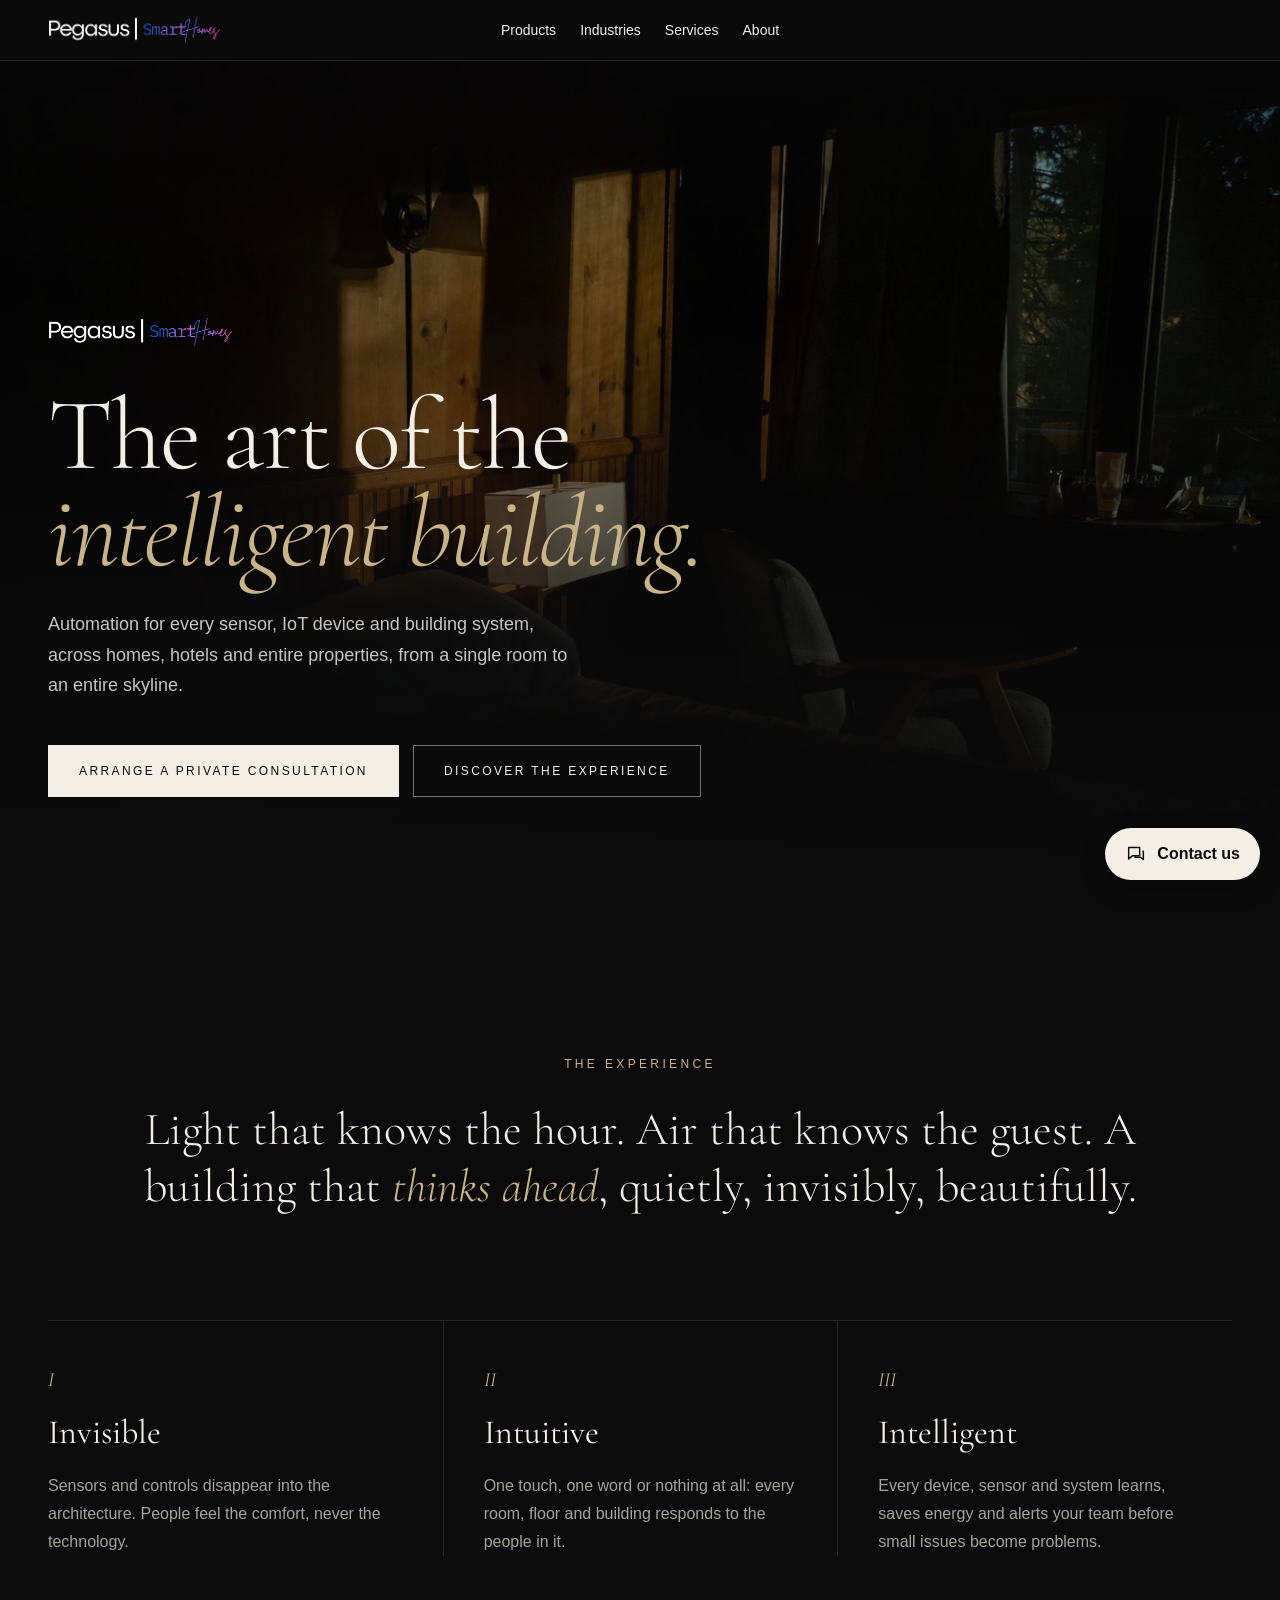
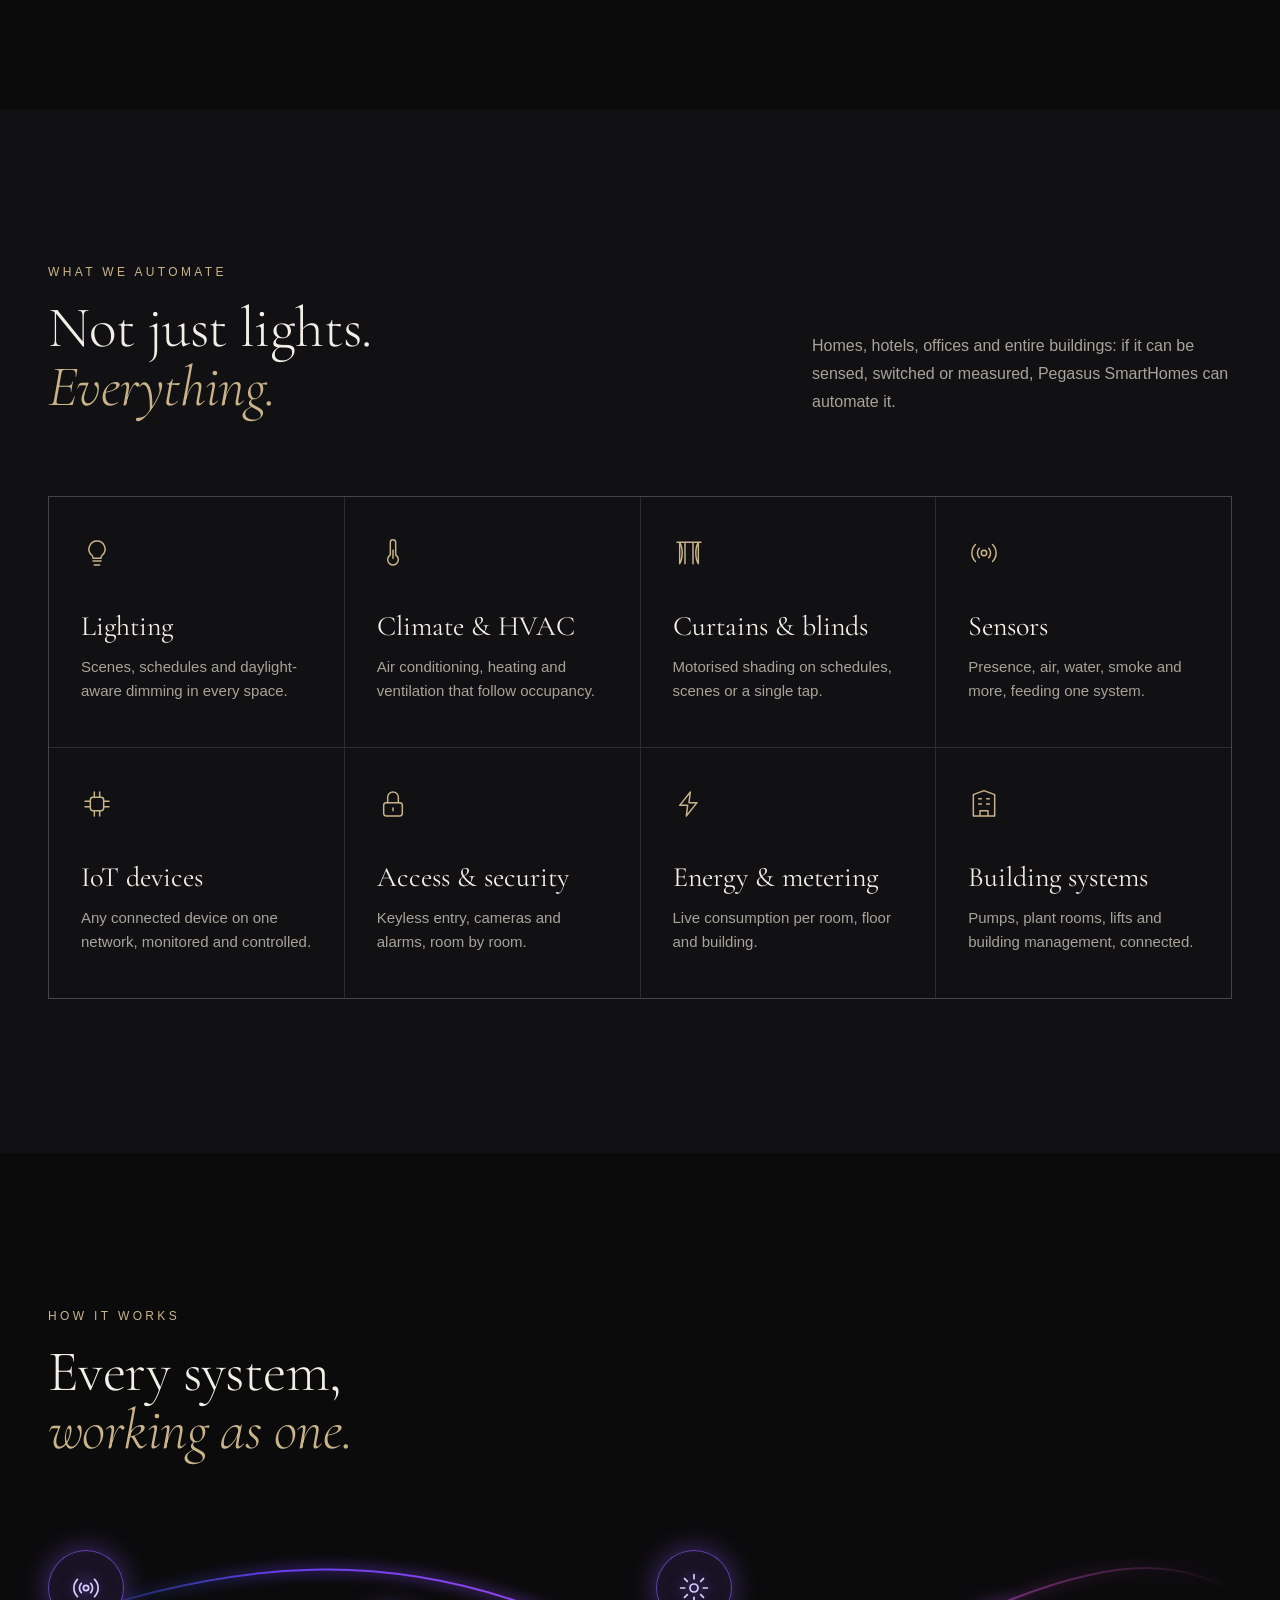
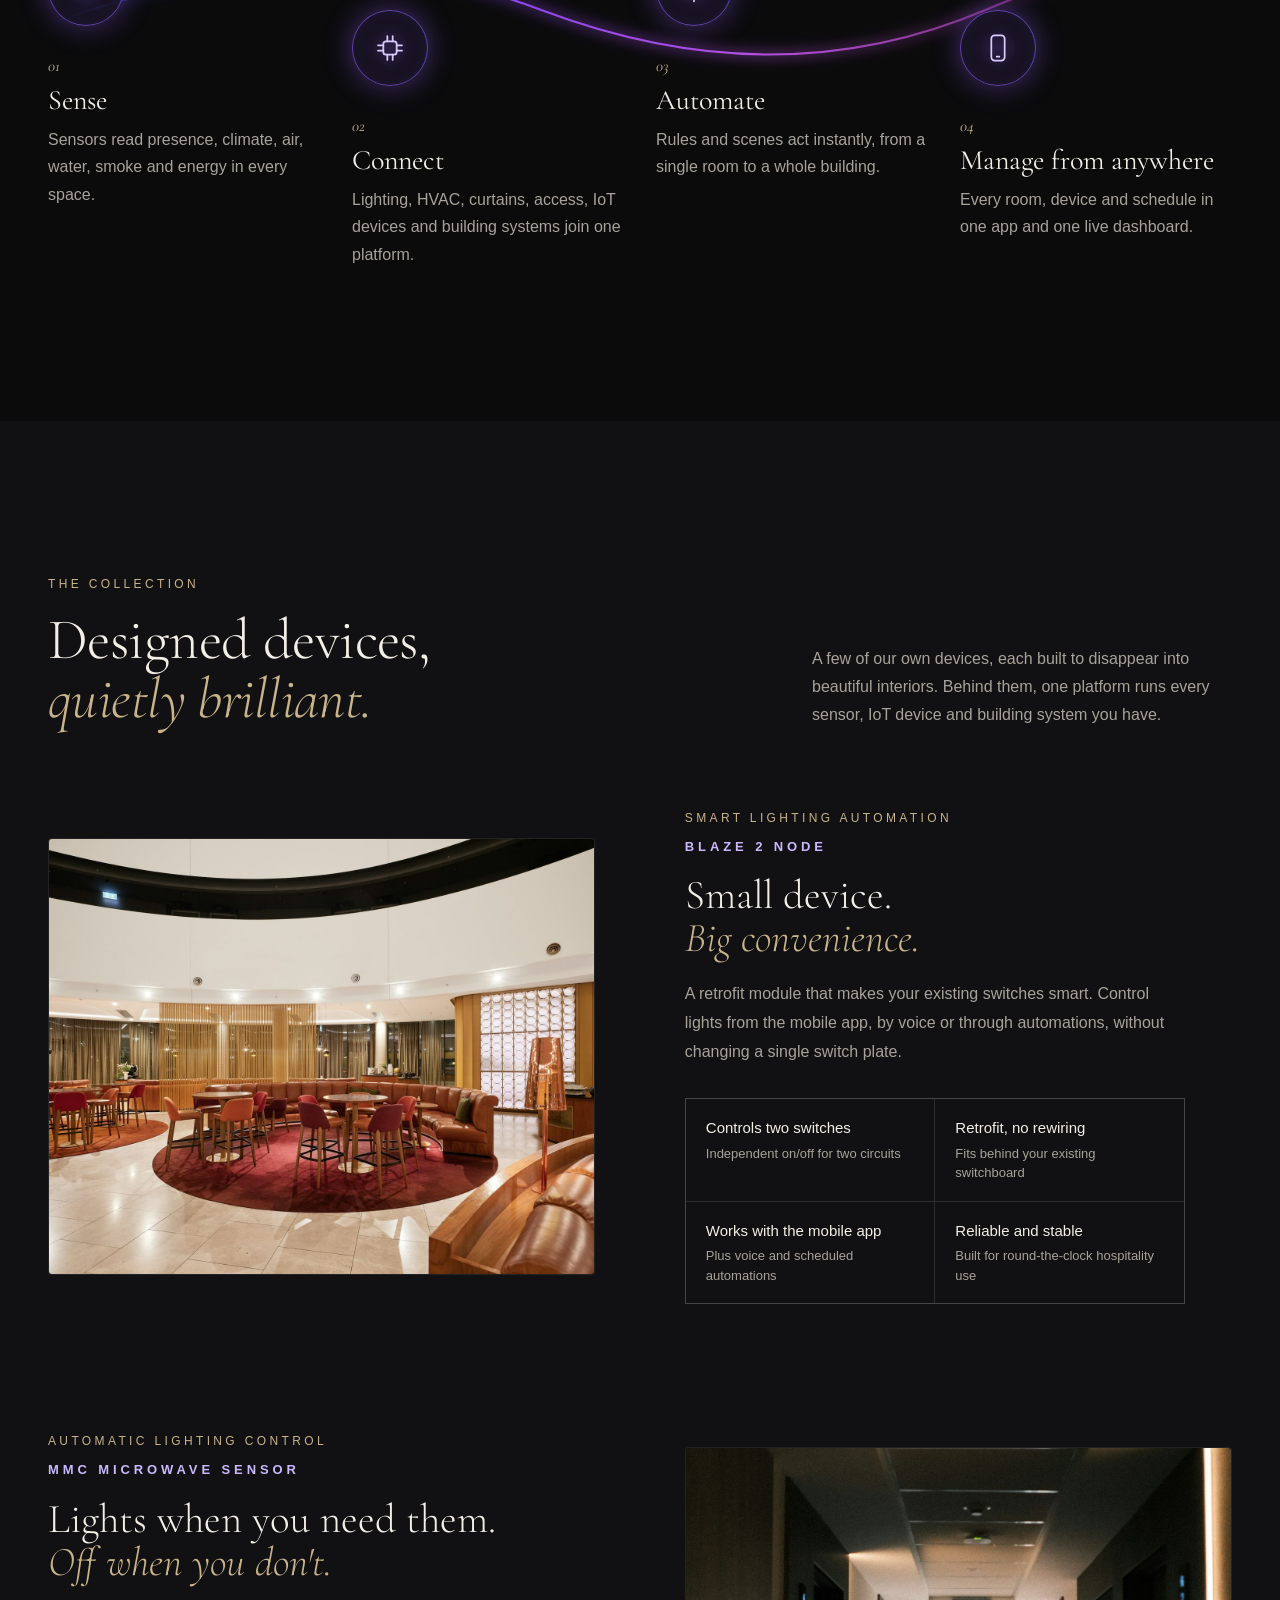
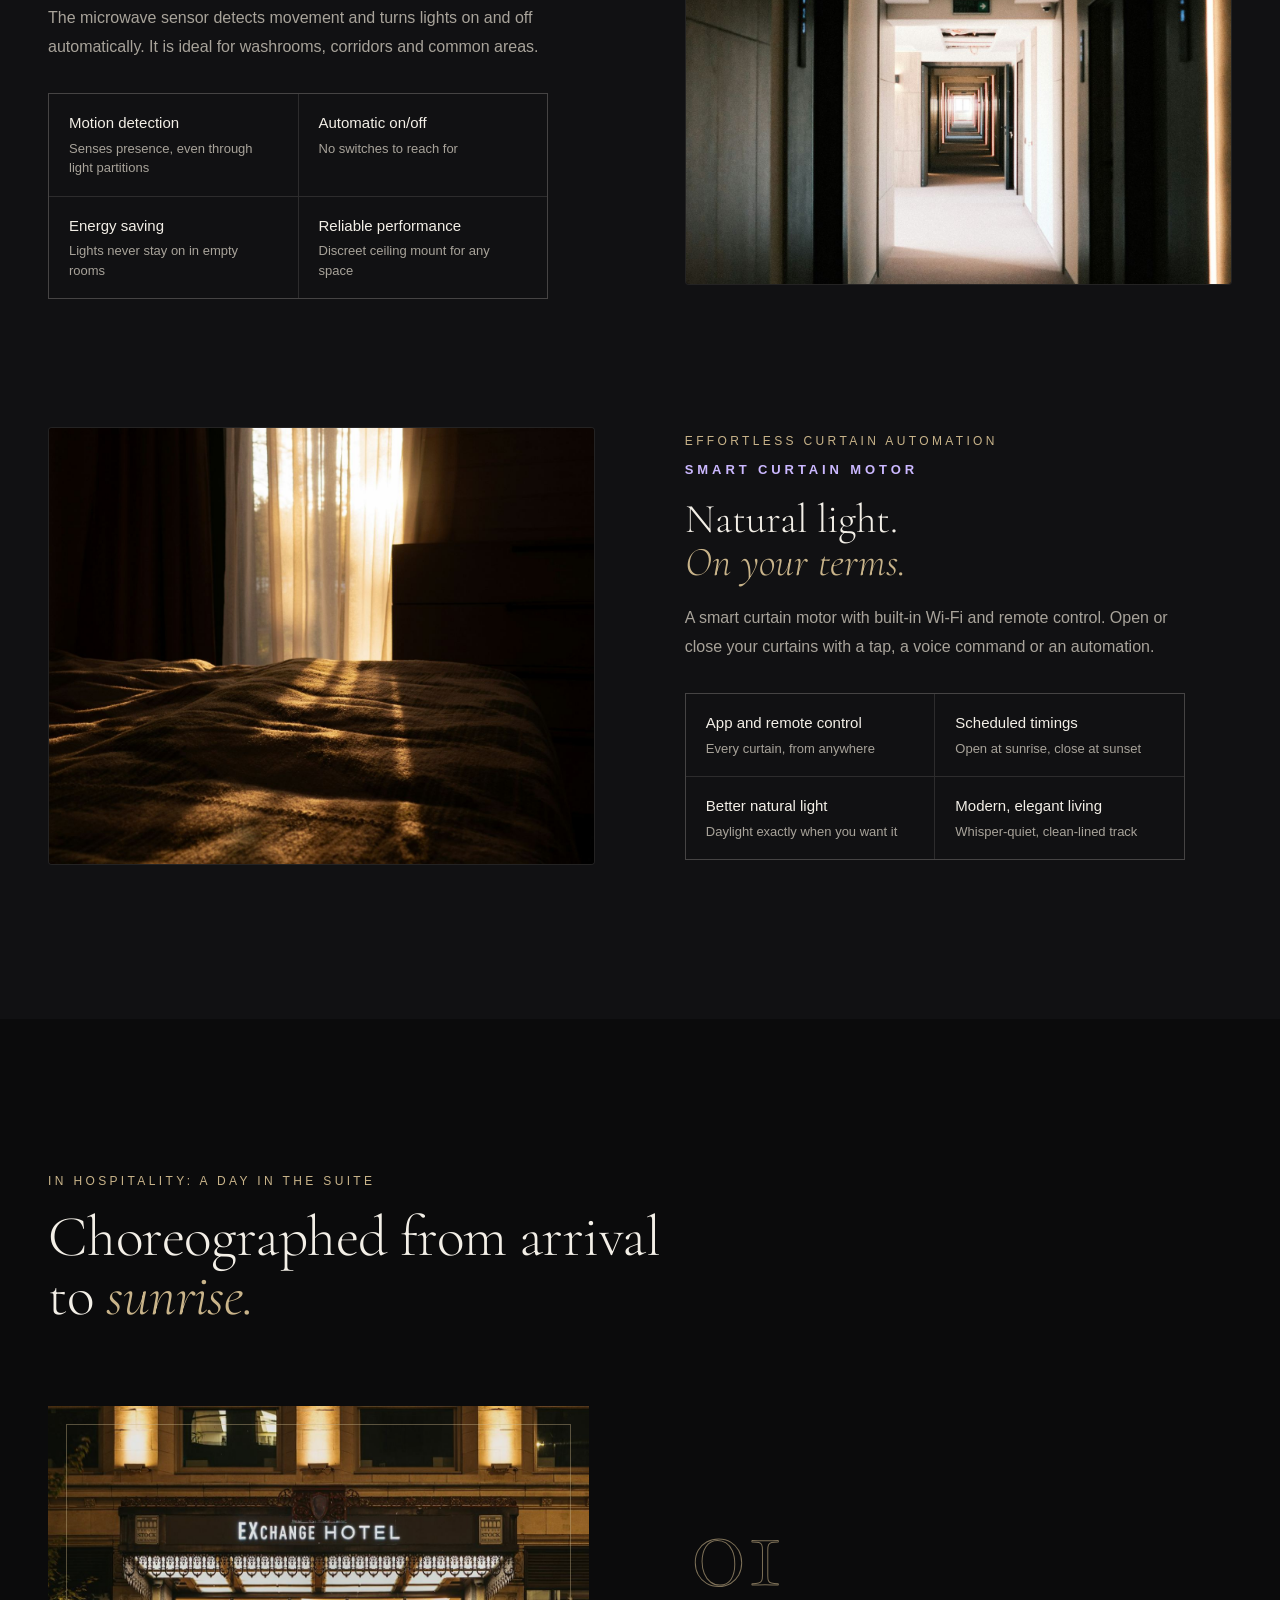
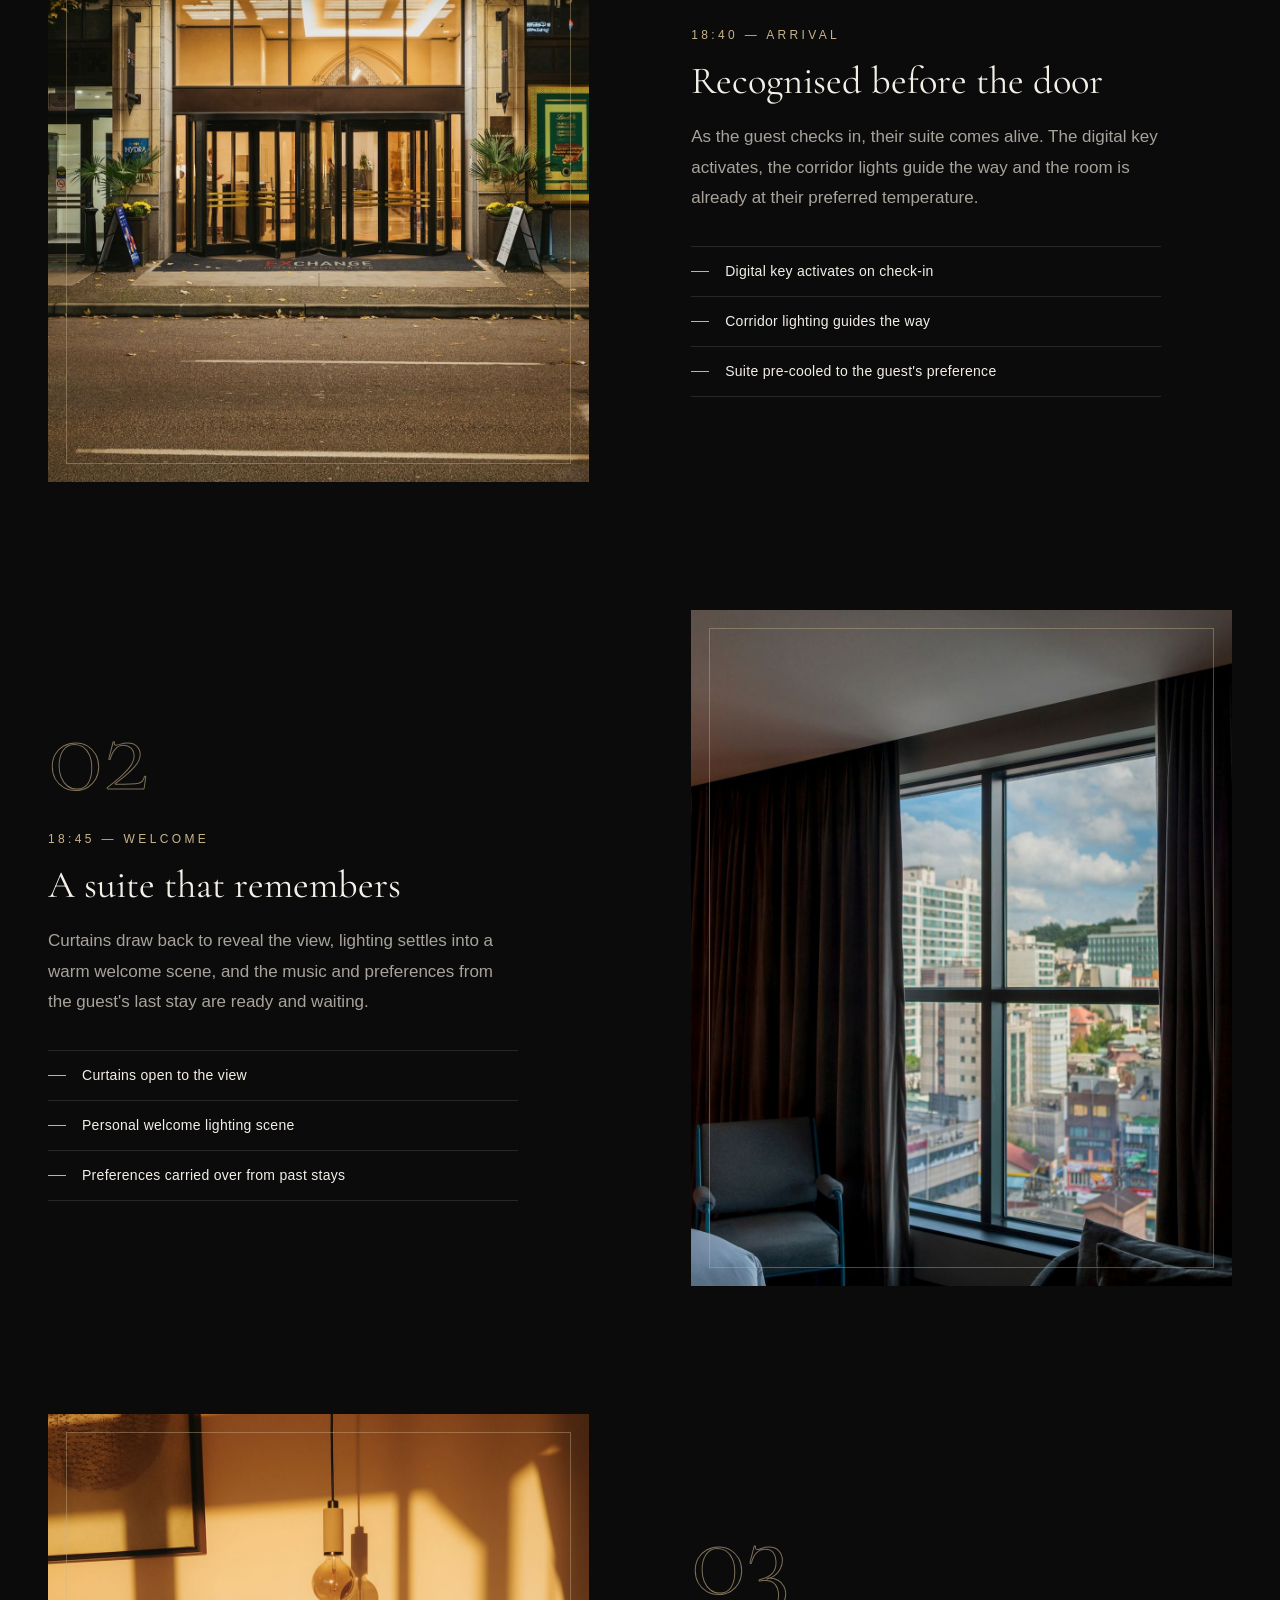
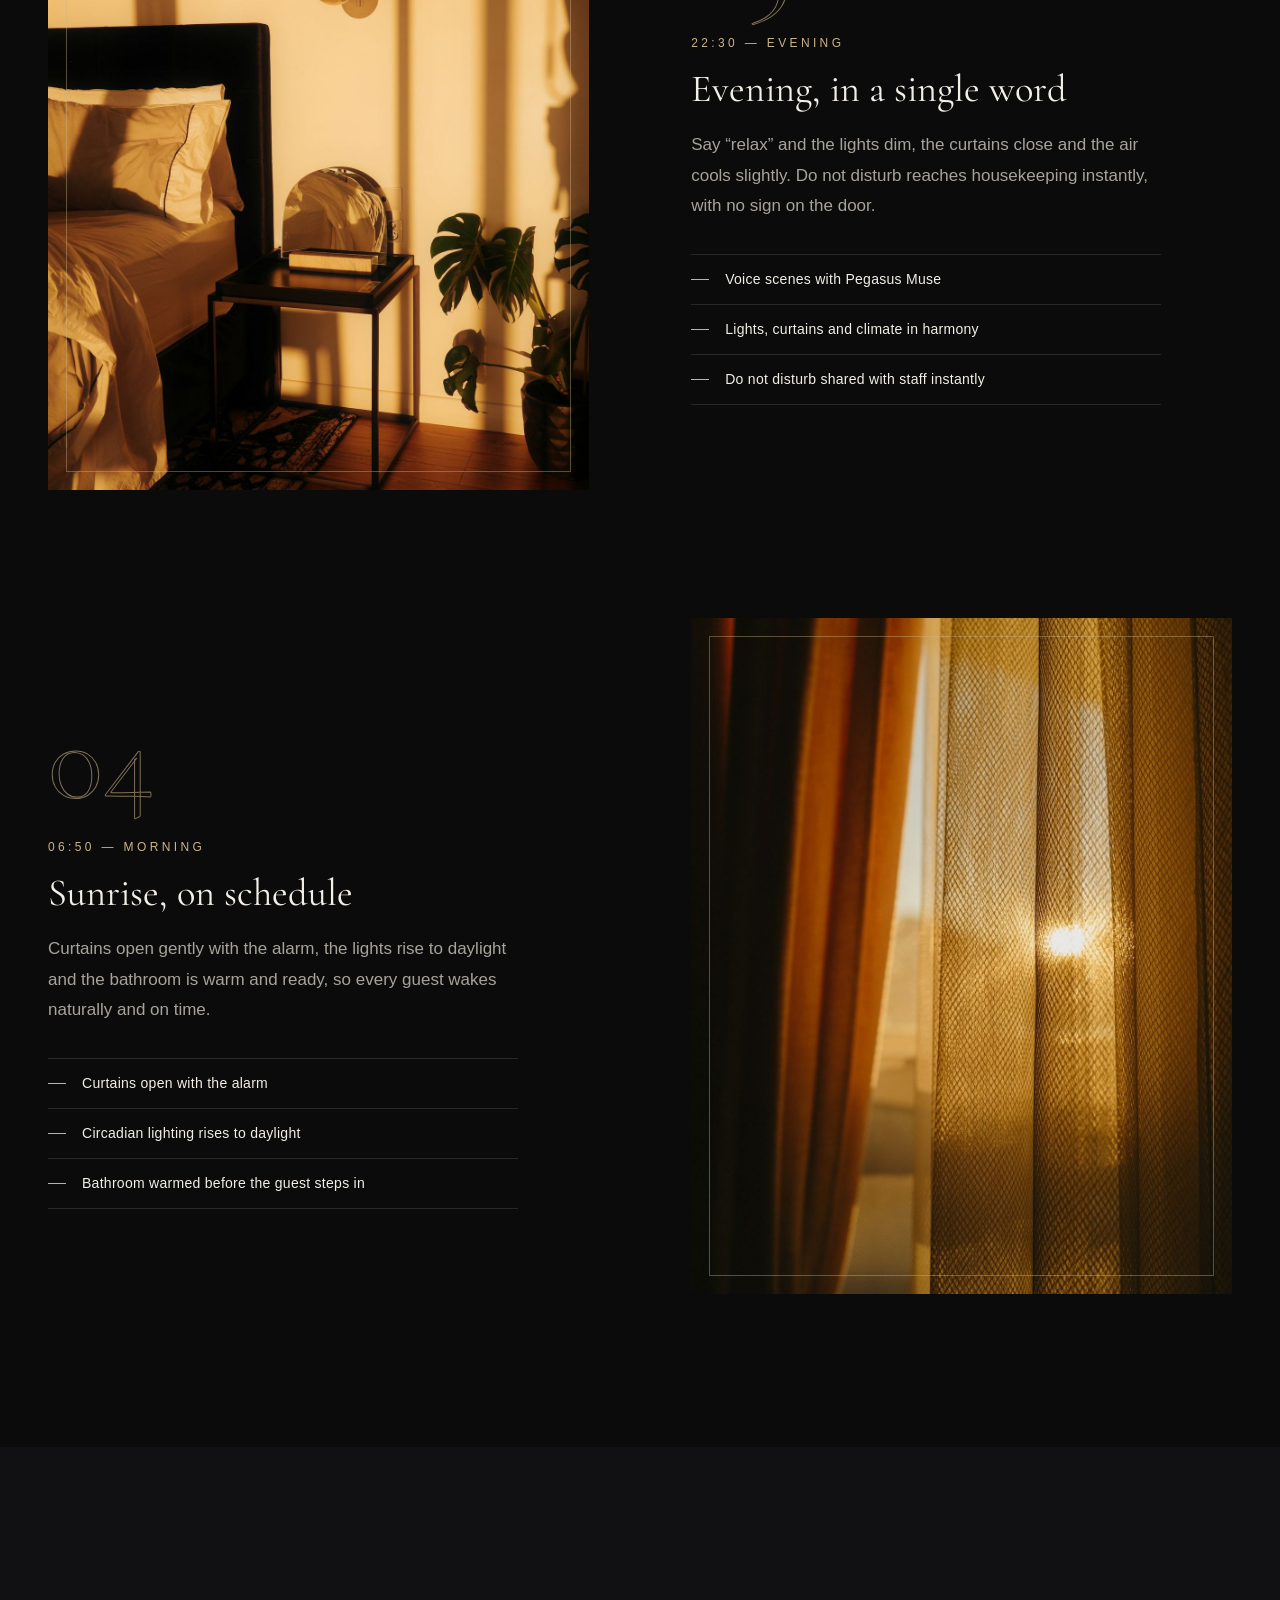
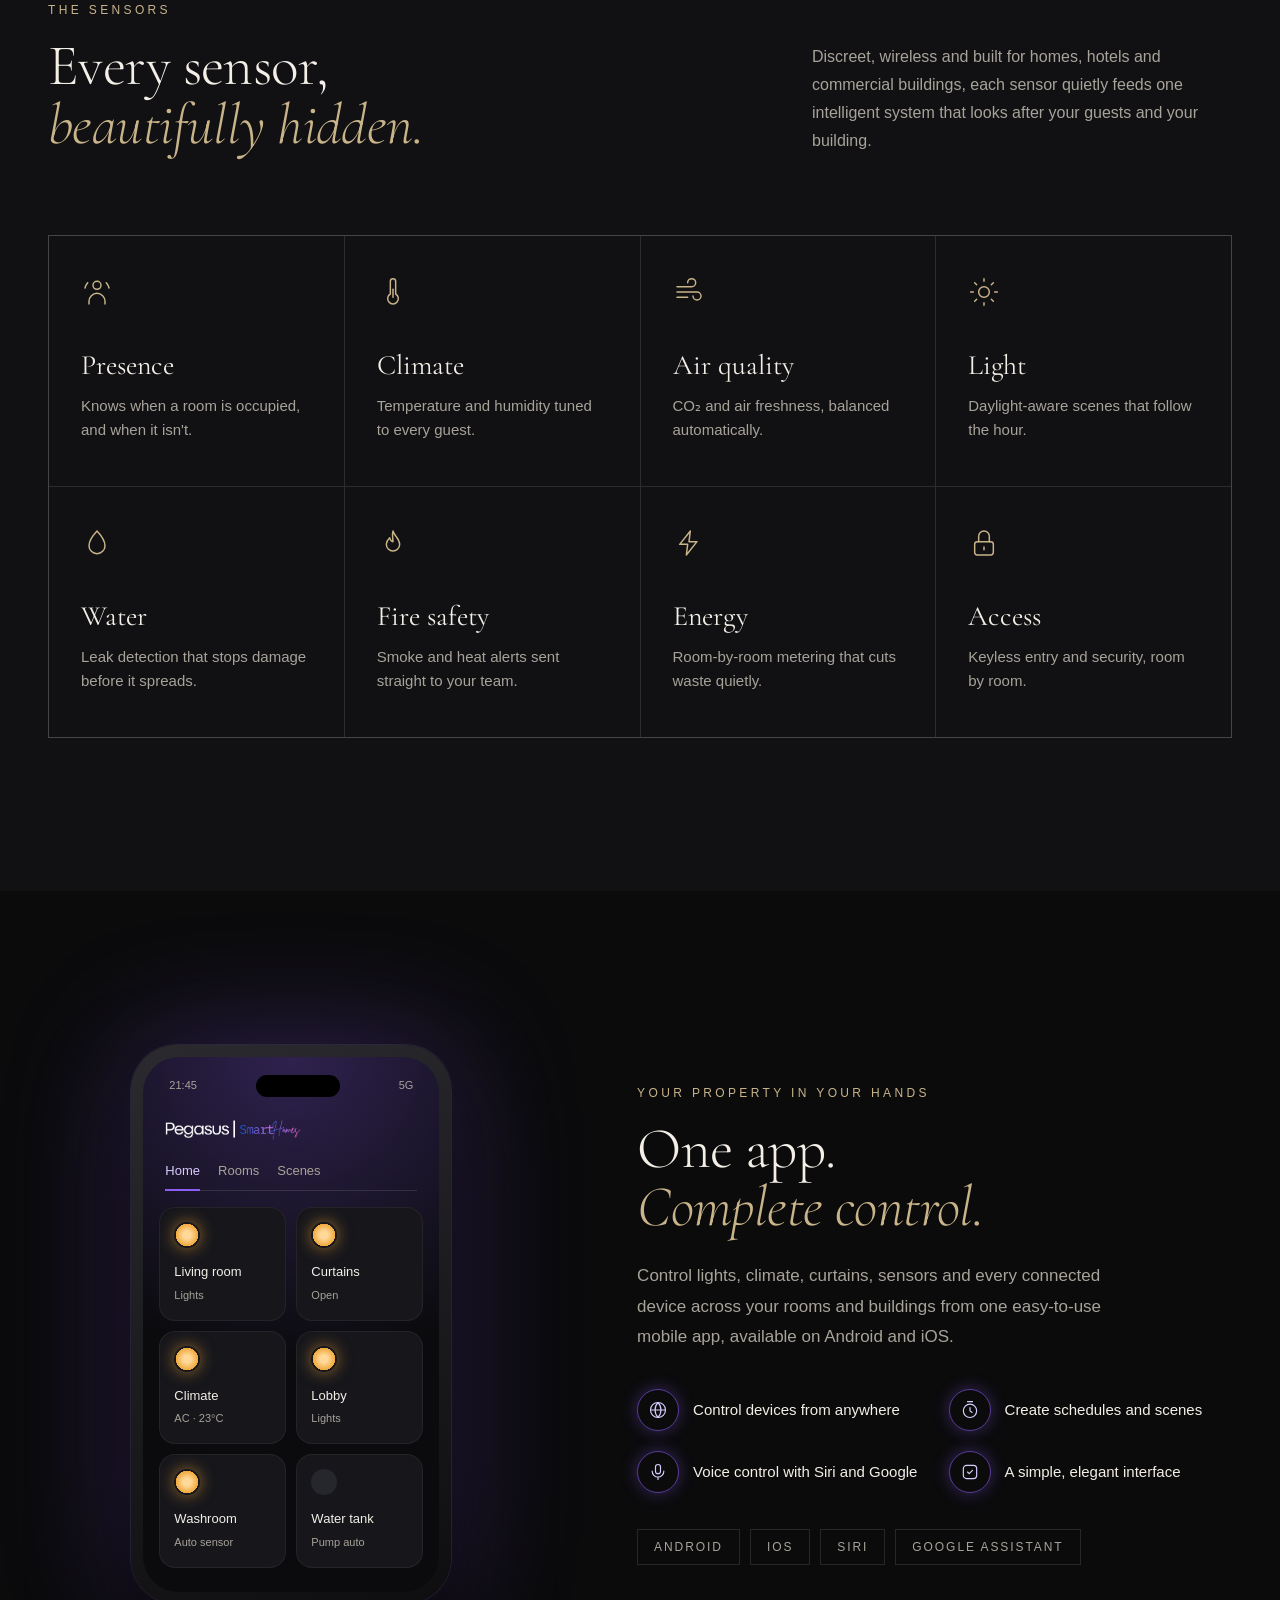
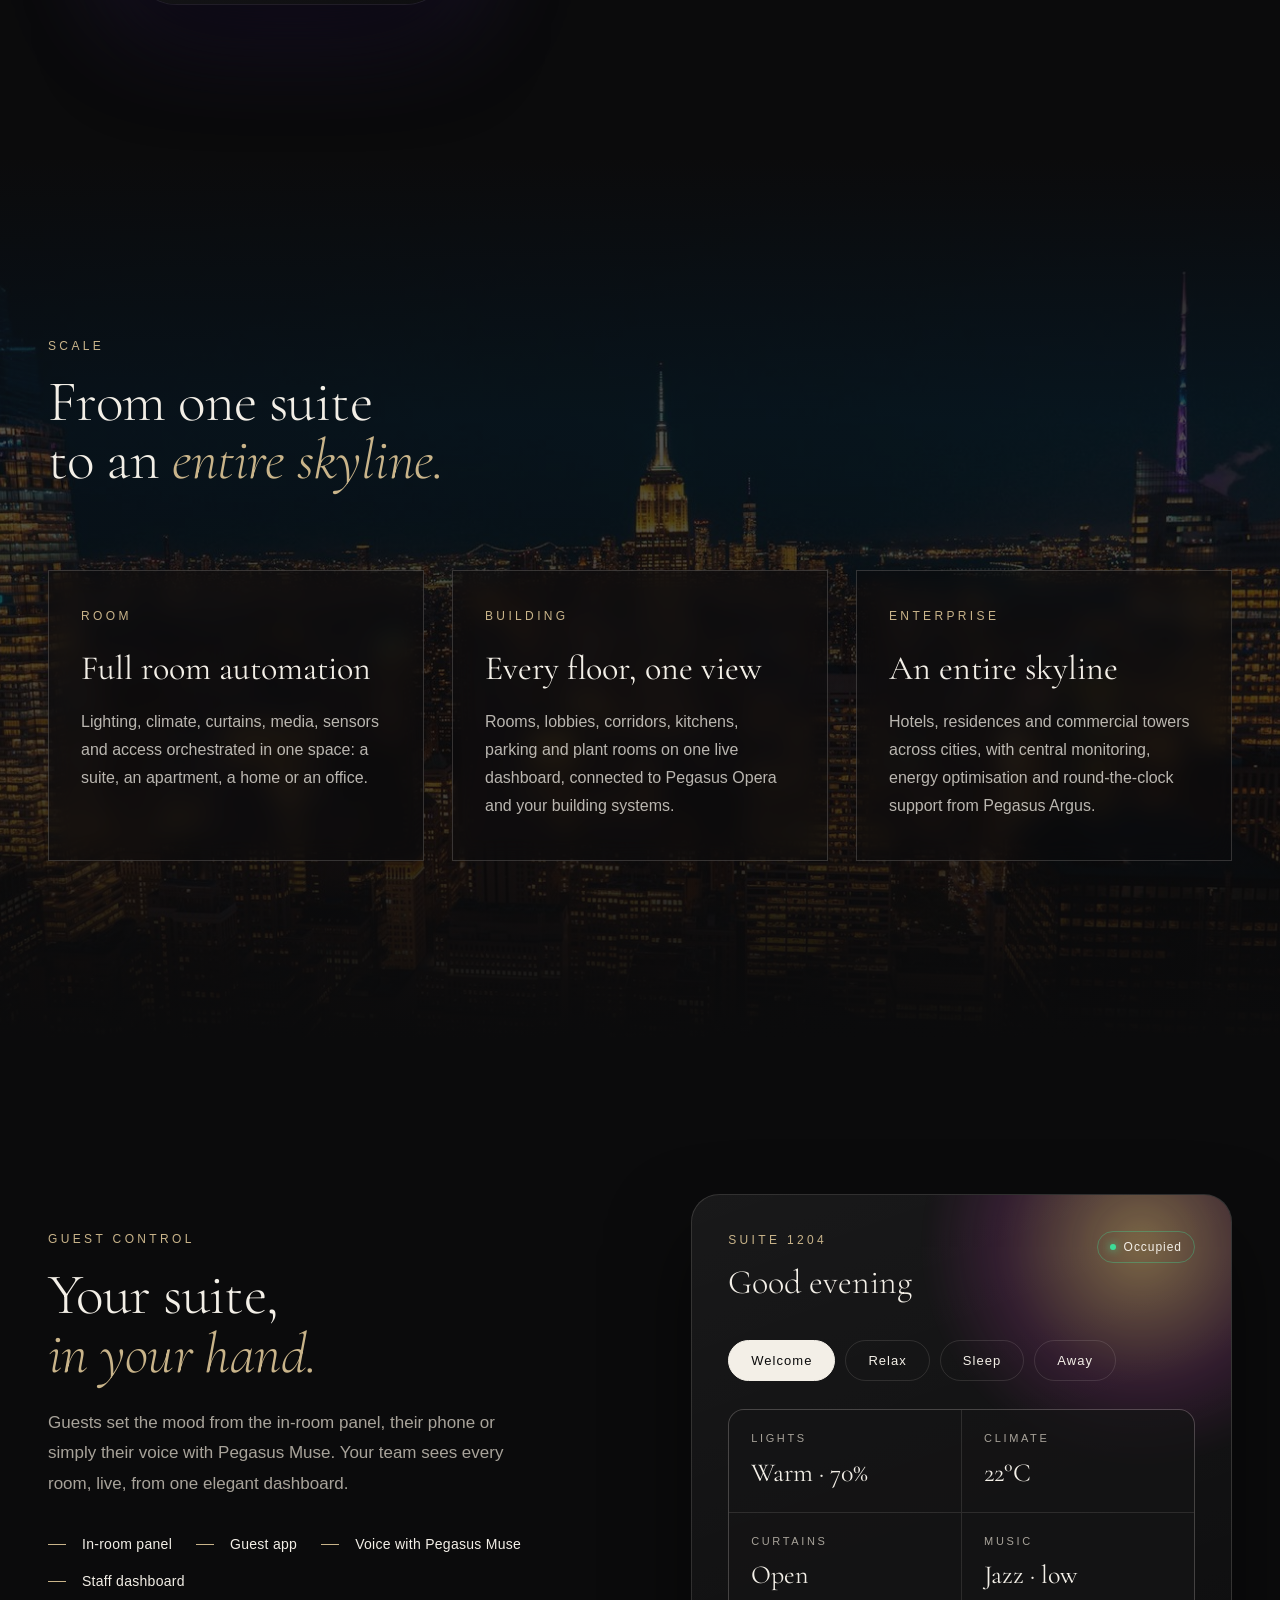
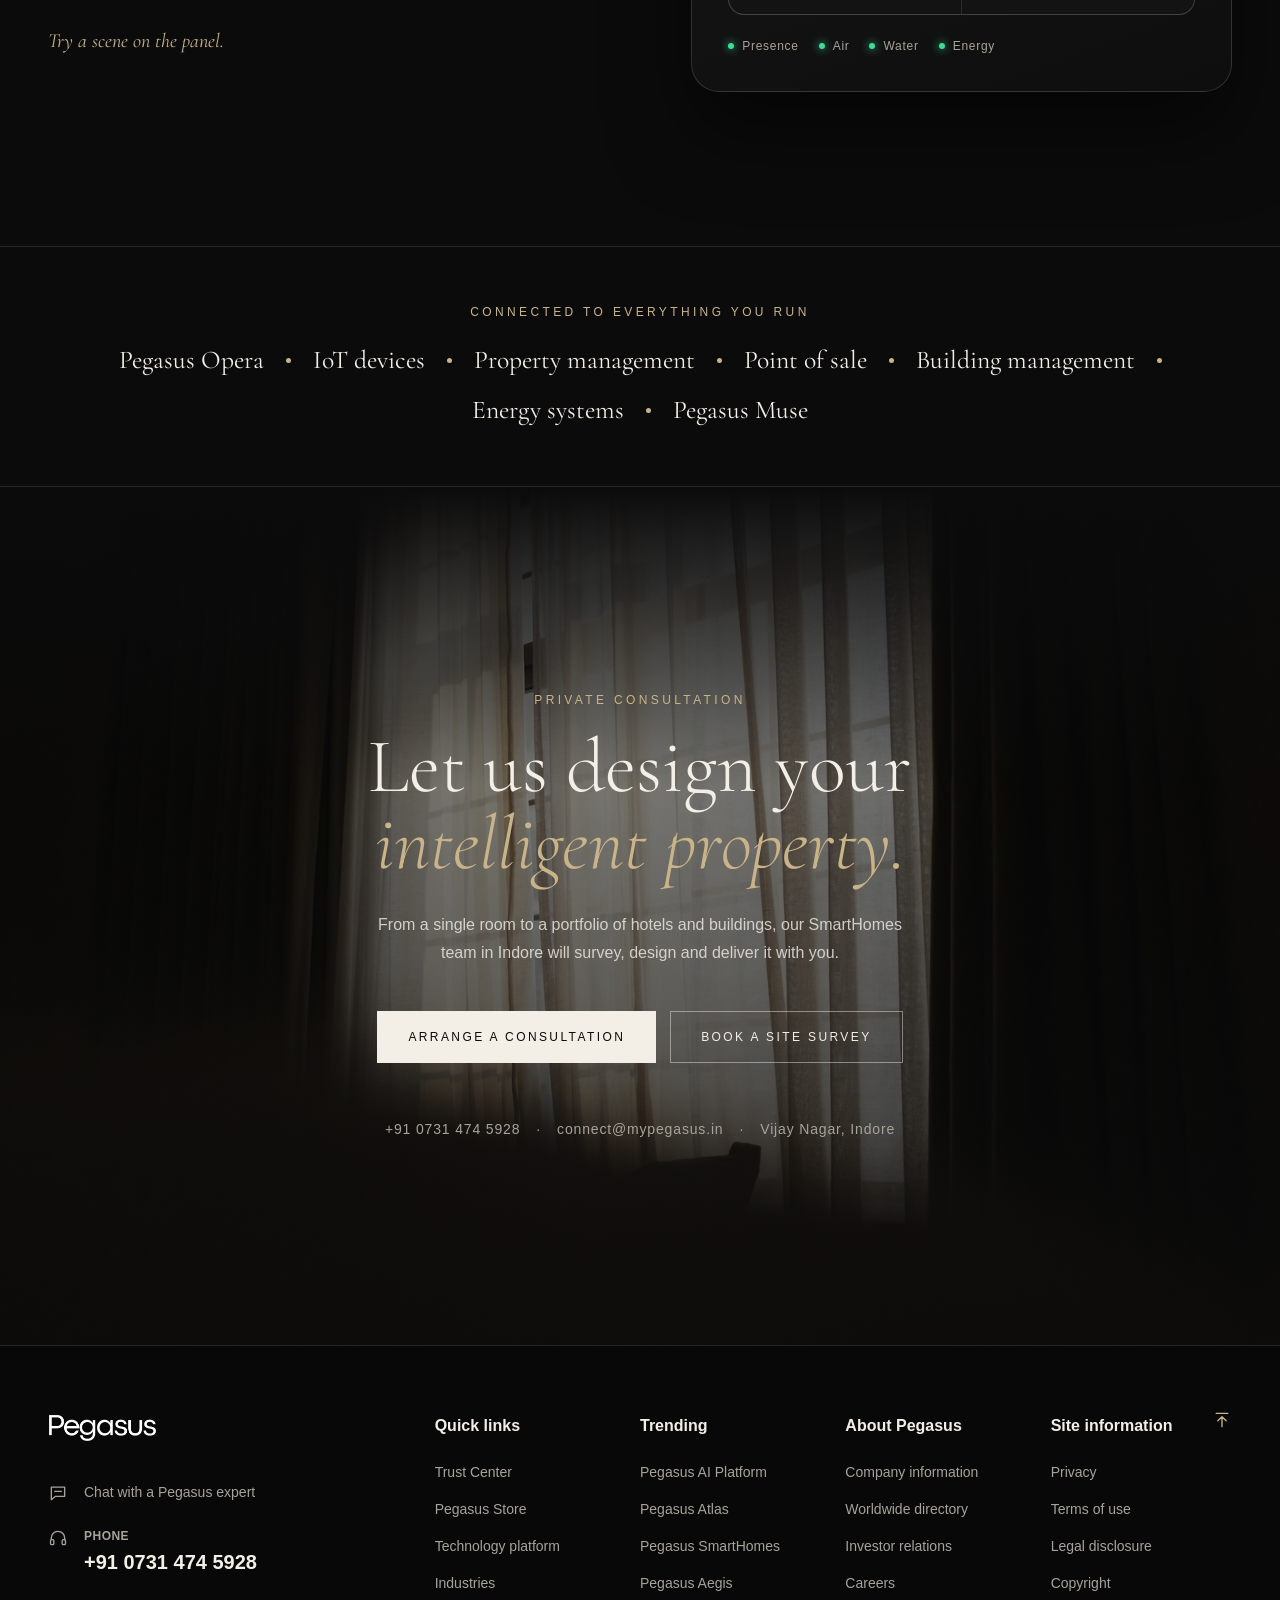
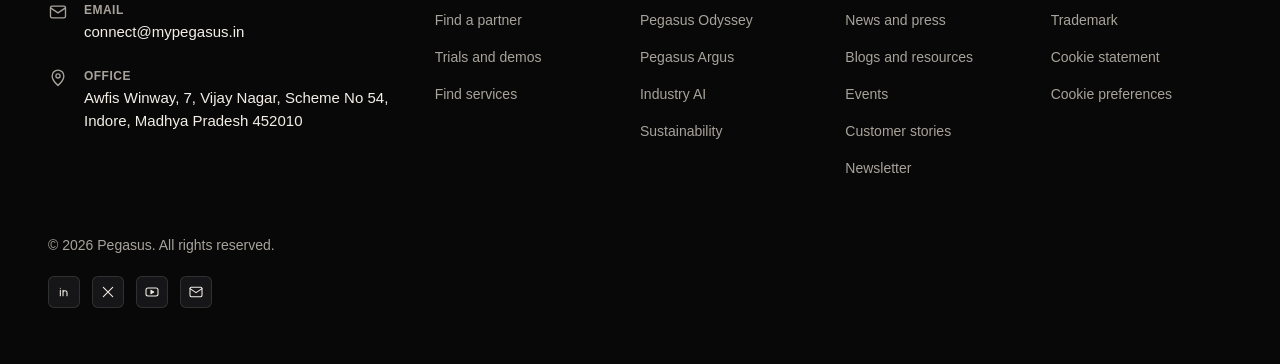
==== commit 0013283e: "Broaden SmartHomes copy, drop purple photo overlays, add Cloudflare deploy - SmartHomes page now cov" ====
--- a/smarthomes.html
+++ b/smarthomes.html
@@ -3,7 +3,7 @@
 <head>
   <meta charset="UTF-8">
   <meta name="viewport" content="width=device-width, initial-scale=1.0">
-  <meta name="description" content="Pegasus SmartHomes: luxury hospitality automation, from full room automation to enterprise buildings.">
+  <meta name="description" content="Pegasus SmartHomes: automation for sensors, IoT devices, buildings and hospitality, from a single room to enterprise properties.">
   <title>Pegasus SmartHomes</title>
   <link rel="icon" type="image/png" href="assets/favicon/favicon-96x96.png" sizes="96x96">
   <link rel="icon" type="image/svg+xml" href="assets/favicon/favicon.svg">
@@ -178,8 +178,8 @@
       <img class="lx-hero__bg" src="assets/images/smarthomes/hero.jpg" alt="" width="2000" height="1125">
       <div class="container lx-hero__inner">
         <img class="lx-hero__logo" src="assets/images/smarthomes-logo.png" alt="Pegasus SmartHomes" width="729" height="118">
-        <h1 class="lx-hero__title">The art of the<br><em>intelligent stay.</em></h1>
-        <p class="lx-hero__text">Hospitality automation that anticipates every guest, from a single suite to an entire skyline.</p>
+        <h1 class="lx-hero__title">The art of the<br><em>intelligent building.</em></h1>
+        <p class="lx-hero__text">Automation for every sensor, IoT device and building system, across homes, hotels and entire properties, from a single room to an entire skyline.</p>
         <div class="lx-actions">
           <a href="mailto:connect@mypegasus.in?subject=Pegasus%20SmartHomes%20consultation" class="lx-btn lx-btn--solid">Arrange a private consultation</a>
           <a href="#the-experience" class="lx-btn">Discover the experience</a>
@@ -197,17 +197,72 @@
           <div class="lx-pillar lx-reveal">
             <span class="lx-pillar__num">I</span>
             <h3>Invisible</h3>
-            <p>Sensors and controls disappear into the architecture. Guests feel the comfort, never the technology.</p>
+            <p>Sensors and controls disappear into the architecture. People feel the comfort, never the technology.</p>
           </div>
           <div class="lx-pillar lx-reveal">
             <span class="lx-pillar__num">II</span>
             <h3>Intuitive</h3>
-            <p>One touch, one word or nothing at all: every room responds to the people in it.</p>
+            <p>One touch, one word or nothing at all: every room, floor and building responds to the people in it.</p>
           </div>
           <div class="lx-pillar lx-reveal">
             <span class="lx-pillar__num">III</span>
             <h3>Intelligent</h3>
-            <p>Every space learns, saves energy and alerts your team before small issues become complaints.</p>
+            <p>Every device, sensor and system learns, saves energy and alerts your team before small issues become problems.</p>
+          </div>
+        </div>
+      </div>
+    </section>
+
+    <!-- ===== What we automate ===== -->
+    <section class="lx-section lx-section--alt">
+      <div class="container">
+        <header class="lx-head lx-head--split lx-reveal">
+          <div>
+            <p class="lx-eyebrow">What we automate</p>
+            <h2 class="lx-title">Not just lights.<br><em>Everything.</em></h2>
+          </div>
+          <p class="lx-head__text">Homes, hotels, offices and entire buildings: if it can be sensed, switched or measured, Pegasus SmartHomes can automate it.</p>
+        </header>
+        <div class="lx-sensors">
+          <div class="lx-sensor lx-reveal">
+            <svg viewBox="0 0 24 24" aria-hidden="true"><path d="M9 18h6M10 21h4M12 3a6 6 0 0 0-4 10.5c.7.7 1 1.5 1 2.5h6c0-1 .3-1.8 1-2.5A6 6 0 0 0 12 3z"/></svg>
+            <h3>Lighting</h3>
+            <p>Scenes, schedules and daylight-aware dimming in every space.</p>
+          </div>
+          <div class="lx-sensor lx-reveal">
+            <svg viewBox="0 0 24 24" aria-hidden="true"><path d="M10 4a2 2 0 0 1 4 0v9.5a4 4 0 1 1-4 0z"/><path d="M12 10v6"/></svg>
+            <h3>Climate &amp; HVAC</h3>
+            <p>Air conditioning, heating and ventilation that follow occupancy.</p>
+          </div>
+          <div class="lx-sensor lx-reveal">
+            <svg viewBox="0 0 24 24" aria-hidden="true"><path d="M3 4h18M5 4v16M19 4v16M5 20c2.5-4 2.5-12 0-16M19 20c-2.5-4-2.5-12 0-16M9 4v16M15 4v16"/></svg>
+            <h3>Curtains &amp; blinds</h3>
+            <p>Motorised shading on schedules, scenes or a single tap.</p>
+          </div>
+          <div class="lx-sensor lx-reveal">
+            <svg viewBox="0 0 24 24" aria-hidden="true"><circle cx="12" cy="12" r="2"/><path d="M8.5 8.5a5 5 0 0 0 0 7M15.5 8.5a5 5 0 0 1 0 7M5.6 5.6a9 9 0 0 0 0 12.8M18.4 5.6a9 9 0 0 1 0 12.8"/></svg>
+            <h3>Sensors</h3>
+            <p>Presence, air, water, smoke and more, feeding one system.</p>
+          </div>
+          <div class="lx-sensor lx-reveal">
+            <svg viewBox="0 0 24 24" aria-hidden="true"><rect x="7" y="7" width="10" height="10" rx="2"/><path d="M10 3v4M14 3v4M10 17v4M14 17v4M3 10h4M3 14h4M17 10h4M17 14h4"/></svg>
+            <h3>IoT devices</h3>
+            <p>Any connected device on one network, monitored and controlled.</p>
+          </div>
+          <div class="lx-sensor lx-reveal">
+            <svg viewBox="0 0 24 24" aria-hidden="true"><rect x="5" y="11" width="14" height="10" rx="2"/><path d="M8 11V7a4 4 0 0 1 8 0v4M12 15v2"/></svg>
+            <h3>Access &amp; security</h3>
+            <p>Keyless entry, cameras and alarms, room by room.</p>
+          </div>
+          <div class="lx-sensor lx-reveal">
+            <svg viewBox="0 0 24 24" aria-hidden="true"><path d="M13 3L5 13h6l-1 8 8-10h-6z"/></svg>
+            <h3>Energy &amp; metering</h3>
+            <p>Live consumption per room, floor and building.</p>
+          </div>
+          <div class="lx-sensor lx-reveal">
+            <svg viewBox="0 0 24 24" aria-hidden="true"><path d="M4 21V5l8-3 8 3v16M4 21h16M9 21v-4h6v4M8 8h2M14 8h2M8 12h2M14 12h2"/></svg>
+            <h3>Building systems</h3>
+            <p>Pumps, plant rooms, lifts and building management, connected.</p>
           </div>
         </div>
       </div>
@@ -218,7 +273,7 @@
       <div class="container">
         <header class="lx-head lx-reveal">
           <p class="lx-eyebrow">How it works</p>
-          <h2 class="lx-title">A smarter stay<br>in <em>every moment.</em></h2>
+          <h2 class="lx-title">Every system,<br><em>working as one.</em></h2>
         </header>
         <div class="lx-how__track">
           <svg class="lx-wave" viewBox="0 0 1200 200" preserveAspectRatio="none" aria-hidden="true">
@@ -235,28 +290,28 @@
           </svg>
           <ol class="lx-steps">
           <li class="lx-step lx-reveal">
-            <span class="lx-step__ring"><svg viewBox="0 0 24 24" aria-hidden="true"><circle cx="14" cy="4.5" r="1.8"/><path d="M8 21l3-6 3 2v4M11 15l1-5 4 2 3-1M12 10L8 11l-2 4"/></svg></span>
+            <span class="lx-step__ring"><svg viewBox="0 0 24 24" aria-hidden="true"><circle cx="12" cy="12" r="2"/><path d="M8.5 8.5a5 5 0 0 0 0 7M15.5 8.5a5 5 0 0 1 0 7M5.6 5.6a9 9 0 0 0 0 12.8M18.4 5.6a9 9 0 0 1 0 12.8"/></svg></span>
             <span class="lx-step__num">01</span>
-            <h3>Detect motion</h3>
-            <p>Microwave sensors notice the moment someone enters.</p>
+            <h3>Sense</h3>
+            <p>Sensors read presence, climate, air, water, smoke and energy in every space.</p>
           </li>
           <li class="lx-step lx-reveal">
-            <span class="lx-step__ring"><svg viewBox="0 0 24 24" aria-hidden="true"><path d="M9 18h6M10 21h4M12 3a6 6 0 0 0-4 10.5c.7.7 1 1.5 1 2.5h6c0-1 .3-1.8 1-2.5A6 6 0 0 0 12 3z"/></svg></span>
+            <span class="lx-step__ring"><svg viewBox="0 0 24 24" aria-hidden="true"><rect x="7" y="7" width="10" height="10" rx="2"/><path d="M10 3v4M14 3v4M10 17v4M14 17v4M3 10h4M3 14h4M17 10h4M17 14h4"/></svg></span>
             <span class="lx-step__num">02</span>
-            <h3>Automate lights</h3>
-            <p>Lighting responds instantly, and switches off when the room empties.</p>
+            <h3>Connect</h3>
+            <p>Lighting, HVAC, curtains, access, IoT devices and building systems join one platform.</p>
           </li>
           <li class="lx-step lx-reveal">
-            <span class="lx-step__ring"><svg viewBox="0 0 24 24" aria-hidden="true"><path d="M3 4h18M5 4v16M19 4v16M5 20c2.5-4 2.5-12 0-16M19 20c-2.5-4-2.5-12 0-16M9 4v16M15 4v16"/></svg></span>
+            <span class="lx-step__ring"><svg viewBox="0 0 24 24" aria-hidden="true"><circle cx="12" cy="12" r="3"/><path d="M12 2v3M12 19v3M2 12h3M19 12h3M4.9 4.9L7 7M17 17l2.1 2.1M4.9 19.1L7 17M17 7l2.1-2.1"/></svg></span>
             <span class="lx-step__num">03</span>
-            <h3>Control curtains</h3>
-            <p>Curtains glide open with the sunrise or close with a single tap.</p>
+            <h3>Automate</h3>
+            <p>Rules and scenes act instantly, from a single room to a whole building.</p>
           </li>
           <li class="lx-step lx-reveal">
             <span class="lx-step__ring"><svg viewBox="0 0 24 24" aria-hidden="true"><rect x="7" y="2.5" width="10" height="19" rx="2.5"/><path d="M11 18.5h2"/></svg></span>
             <span class="lx-step__num">04</span>
-            <h3>Manage from your phone</h3>
-            <p>Every room, scene and schedule in one app, from anywhere.</p>
+            <h3>Manage from anywhere</h3>
+            <p>Every room, device and schedule in one app and one live dashboard.</p>
           </li>
           </ol>
         </div>
@@ -271,7 +326,7 @@
             <p class="lx-eyebrow">The collection</p>
             <h2 class="lx-title">Designed devices,<br><em>quietly brilliant.</em></h2>
           </div>
-          <p class="lx-head__text">Each Pegasus SmartHomes device is built to disappear into beautiful interiors and work flawlessly, day and night.</p>
+          <p class="lx-head__text">A few of our own devices, each built to disappear into beautiful interiors. Behind them, one platform runs every sensor, IoT device and building system you have.</p>
         </header>
         <!-- Each stage shows the device's automation flow over a real interior -->
         <article class="lx-product lx-product--node">
@@ -329,7 +384,7 @@
     <section class="lx-section">
       <div class="container">
         <header class="lx-head lx-reveal">
-          <p class="lx-eyebrow">A day in the suite</p>
+          <p class="lx-eyebrow">In hospitality: a day in the suite</p>
           <h2 class="lx-title">Choreographed from arrival<br>to <em>sunrise.</em></h2>
         </header>
         <!-- Photos (Unsplash): arrival @albert-stoynov, welcome @sung-jin-cho, evening @archee-lal, morning @fujiphilm -->
@@ -392,7 +447,7 @@
             <p class="lx-eyebrow">The sensors</p>
             <h2 class="lx-title">Every sensor,<br><em>beautifully hidden.</em></h2>
           </div>
-          <p class="lx-head__text">Discreet, wireless and designed for hospitality, each sensor quietly feeds one intelligent system that looks after your guests and your building.</p>
+          <p class="lx-head__text">Discreet, wireless and built for homes, hotels and commercial buildings, each sensor quietly feeds one intelligent system that looks after your guests and your building.</p>
         </header>
         <div class="lx-sensors">
           <div class="lx-sensor lx-reveal">
@@ -447,13 +502,13 @@
             <div class="lx-app__bar"><span>21:45</span><span class="lx-app__notch"></span><span>5G</span></div>
             <img class="lx-app__logo" src="assets/images/smarthomes-logo.png" alt="" width="729" height="118">
             <div class="lx-app__tabs"><span class="is-active">Home</span><span>Rooms</span><span>Scenes</span></div>
-            <div class="lx-app__grid"><div class="lx-app__tile is-on"><i></i><strong>Living room</strong><span>Lights</span></div><div class="lx-app__tile is-on"><i></i><strong>Curtains</strong><span>Open</span></div><div class="lx-app__tile"><i></i><strong>Bedroom</strong><span>Lights</span></div><div class="lx-app__tile is-on"><i></i><strong>Lobby</strong><span>Lights</span></div><div class="lx-app__tile is-on"><i></i><strong>Washroom</strong><span>Auto sensor</span></div><div class="lx-app__tile"><i></i><strong>Kitchen</strong><span>Lights</span></div></div>
+            <div class="lx-app__grid"><div class="lx-app__tile is-on"><i></i><strong>Living room</strong><span>Lights</span></div><div class="lx-app__tile is-on"><i></i><strong>Curtains</strong><span>Open</span></div><div class="lx-app__tile is-on"><i></i><strong>Climate</strong><span>AC &middot; 23°C</span></div><div class="lx-app__tile is-on"><i></i><strong>Lobby</strong><span>Lights</span></div><div class="lx-app__tile is-on"><i></i><strong>Washroom</strong><span>Auto sensor</span></div><div class="lx-app__tile"><i></i><strong>Water tank</strong><span>Pump auto</span></div></div>
           </div>
         </div>
         <div class="lx-app__text lx-reveal">
           <p class="lx-eyebrow">Your property in your hands</p>
           <h2 class="lx-title">One app.<br><em>Complete control.</em></h2>
-          <p class="lx-control__body">Control lights, curtains and more from a single, easy-to-use mobile app, available on Android and iOS.</p>
+          <p class="lx-control__body">Control lights, climate, curtains, sensors and every connected device across your rooms and buildings from one easy-to-use mobile app, available on Android and iOS.</p>
           <ul class="lx-app__feats">
             <li><svg viewBox="0 0 24 24" aria-hidden="true"><circle cx="12" cy="12" r="9"/><path d="M3 12h18M12 3c2.5 2.5 3.5 5.5 3.5 9S14.5 18.5 12 21c-2.5-2.5-3.5-5.5-3.5-9S9.5 5.5 12 3z"/></svg><span>Control devices from anywhere</span></li>
             <li><svg viewBox="0 0 24 24" aria-hidden="true"><circle cx="12" cy="13" r="8"/><path d="M12 9v4l2.5 2M9 2h6"/></svg><span>Create schedules and scenes</span></li>
@@ -476,19 +531,19 @@
         </header>
         <div class="lx-tiers">
           <div class="lx-tier lx-reveal">
-            <p class="lx-eyebrow">Suite</p>
+            <p class="lx-eyebrow">Room</p>
             <h3>Full room automation</h3>
-            <p>Lighting, climate, curtains, media and access orchestrated around one guest, in one beautifully calm space.</p>
+            <p>Lighting, climate, curtains, media, sensors and access orchestrated in one space: a suite, an apartment, a home or an office.</p>
           </div>
           <div class="lx-tier lx-reveal">
-            <p class="lx-eyebrow">Property</p>
-            <h3>Every room, one view</h3>
-            <p>Rooms, corridors, kitchens and plant rooms on one live dashboard, connected to Pegasus Opera and your property systems.</p>
+            <p class="lx-eyebrow">Building</p>
+            <h3>Every floor, one view</h3>
+            <p>Rooms, lobbies, corridors, kitchens, parking and plant rooms on one live dashboard, connected to Pegasus Opera and your building systems.</p>
           </div>
           <div class="lx-tier lx-reveal">
             <p class="lx-eyebrow">Enterprise</p>
             <h3>An entire skyline</h3>
-            <p>Hotels, residences and towers across cities, with central monitoring, energy optimisation and round-the-clock support from Pegasus Argus.</p>
+            <p>Hotels, residences and commercial towers across cities, with central monitoring, energy optimisation and round-the-clock support from Pegasus Argus.</p>
           </div>
         </div>
       </div>
@@ -532,7 +587,7 @@
     <section class="lx-connect">
       <div class="container">
         <p class="lx-eyebrow">Connected to everything you run</p>
-        <p class="lx-connect__list"><span>Pegasus Opera</span><span class="lx-dot" aria-hidden="true"></span><span>Property management</span><span class="lx-dot" aria-hidden="true"></span><span>Point of sale</span><span class="lx-dot" aria-hidden="true"></span><span>Building management</span><span class="lx-dot" aria-hidden="true"></span><span>Energy systems</span><span class="lx-dot" aria-hidden="true"></span><span>Pegasus Muse</span></p>
+        <p class="lx-connect__list"><span>Pegasus Opera</span><span class="lx-dot" aria-hidden="true"></span><span>IoT devices</span><span class="lx-dot" aria-hidden="true"></span><span>Property management</span><span class="lx-dot" aria-hidden="true"></span><span>Point of sale</span><span class="lx-dot" aria-hidden="true"></span><span>Building management</span><span class="lx-dot" aria-hidden="true"></span><span>Energy systems</span><span class="lx-dot" aria-hidden="true"></span><span>Pegasus Muse</span></p>
       </div>
     </section>
 
@@ -543,7 +598,7 @@
       <div class="container lx-close__inner lx-reveal">
         <p class="lx-eyebrow">Private consultation</p>
         <h2 class="lx-close__title">Let us design your<br><em>intelligent property.</em></h2>
-        <p class="lx-close__text">From a single signature suite to a portfolio of buildings, our SmartHomes team in Indore will survey, design and deliver it with you.</p>
+        <p class="lx-close__text">From a single room to a portfolio of hotels and buildings, our SmartHomes team in Indore will survey, design and deliver it with you.</p>
         <div class="lx-actions lx-actions--center">
           <a href="mailto:connect@mypegasus.in?subject=Pegasus%20SmartHomes%20consultation" class="lx-btn lx-btn--solid">Arrange a consultation</a>
           <a href="mailto:connect@mypegasus.in?subject=Pegasus%20SmartHomes%20site%20survey" class="lx-btn">Book a site survey</a>
--- a/css/smarthomes.css
+++ b/css/smarthomes.css
@@ -955,57 +955,22 @@
 
 .lx-product__stage {
   position: relative;
-  display: grid;
-  place-items: center;
   aspect-ratio: 5 / 4;
   overflow: hidden;
   border: 1px solid var(--lx-line);
   border-radius: 4px;
-  background:
-    radial-gradient(ellipse at 50% 62%, rgba(139, 92, 246, 0.45), transparent 58%),
-    radial-gradient(ellipse at 50% 100%, rgba(226, 79, 201, 0.18), transparent 60%),
-    #070708;
-}
-
-/* violet floor-light under each device */
-.lx-product__stage::after {
-  content: "";
-  position: absolute;
-  left: 22%;
-  right: 22%;
-  bottom: 14%;
-  height: 2px;
-  background: linear-gradient(90deg, transparent, #b18cff, transparent);
-  box-shadow: 0 0 24px 6px rgba(139, 92, 246, 0.55);
+  background: #070708;
 }
 
 .lx-product__stage img {
-  position: relative;
-  z-index: 1;
-  max-width: 70%;
-  max-height: 72%;
-  width: auto;
-  height: auto;
+  width: 100%;
+  height: 100%;
+  object-fit: cover;
   transition: transform 1.2s var(--lx-ease);
-  /* feather the render's edges so it melts into the stage */
-  -webkit-mask-image: radial-gradient(ellipse 50% 50% at 50% 50%, #000 62%, transparent 100%);
-  mask-image: radial-gradient(ellipse 50% 50% at 50% 50%, #000 62%, transparent 100%);
-}
-
-.lx-product--node .lx-product__stage img {
-  max-height: 78%;
-}
-
-.lx-product--curtain .lx-product__stage img {
-  max-width: 92%;
-  -webkit-mask-image: linear-gradient(to right, transparent, #000 10%, #000 90%, transparent), linear-gradient(#000 80%, transparent);
-  -webkit-mask-composite: source-in;
-  mask-image: linear-gradient(to right, transparent, #000 10%, #000 90%, transparent), linear-gradient(#000 80%, transparent);
-  mask-composite: intersect;
 }
 
 .lx-product:hover .lx-product__stage img {
-  transform: translateY(-8px);
+  transform: scale(1.04);
 }
 
 .lx-product__text {
